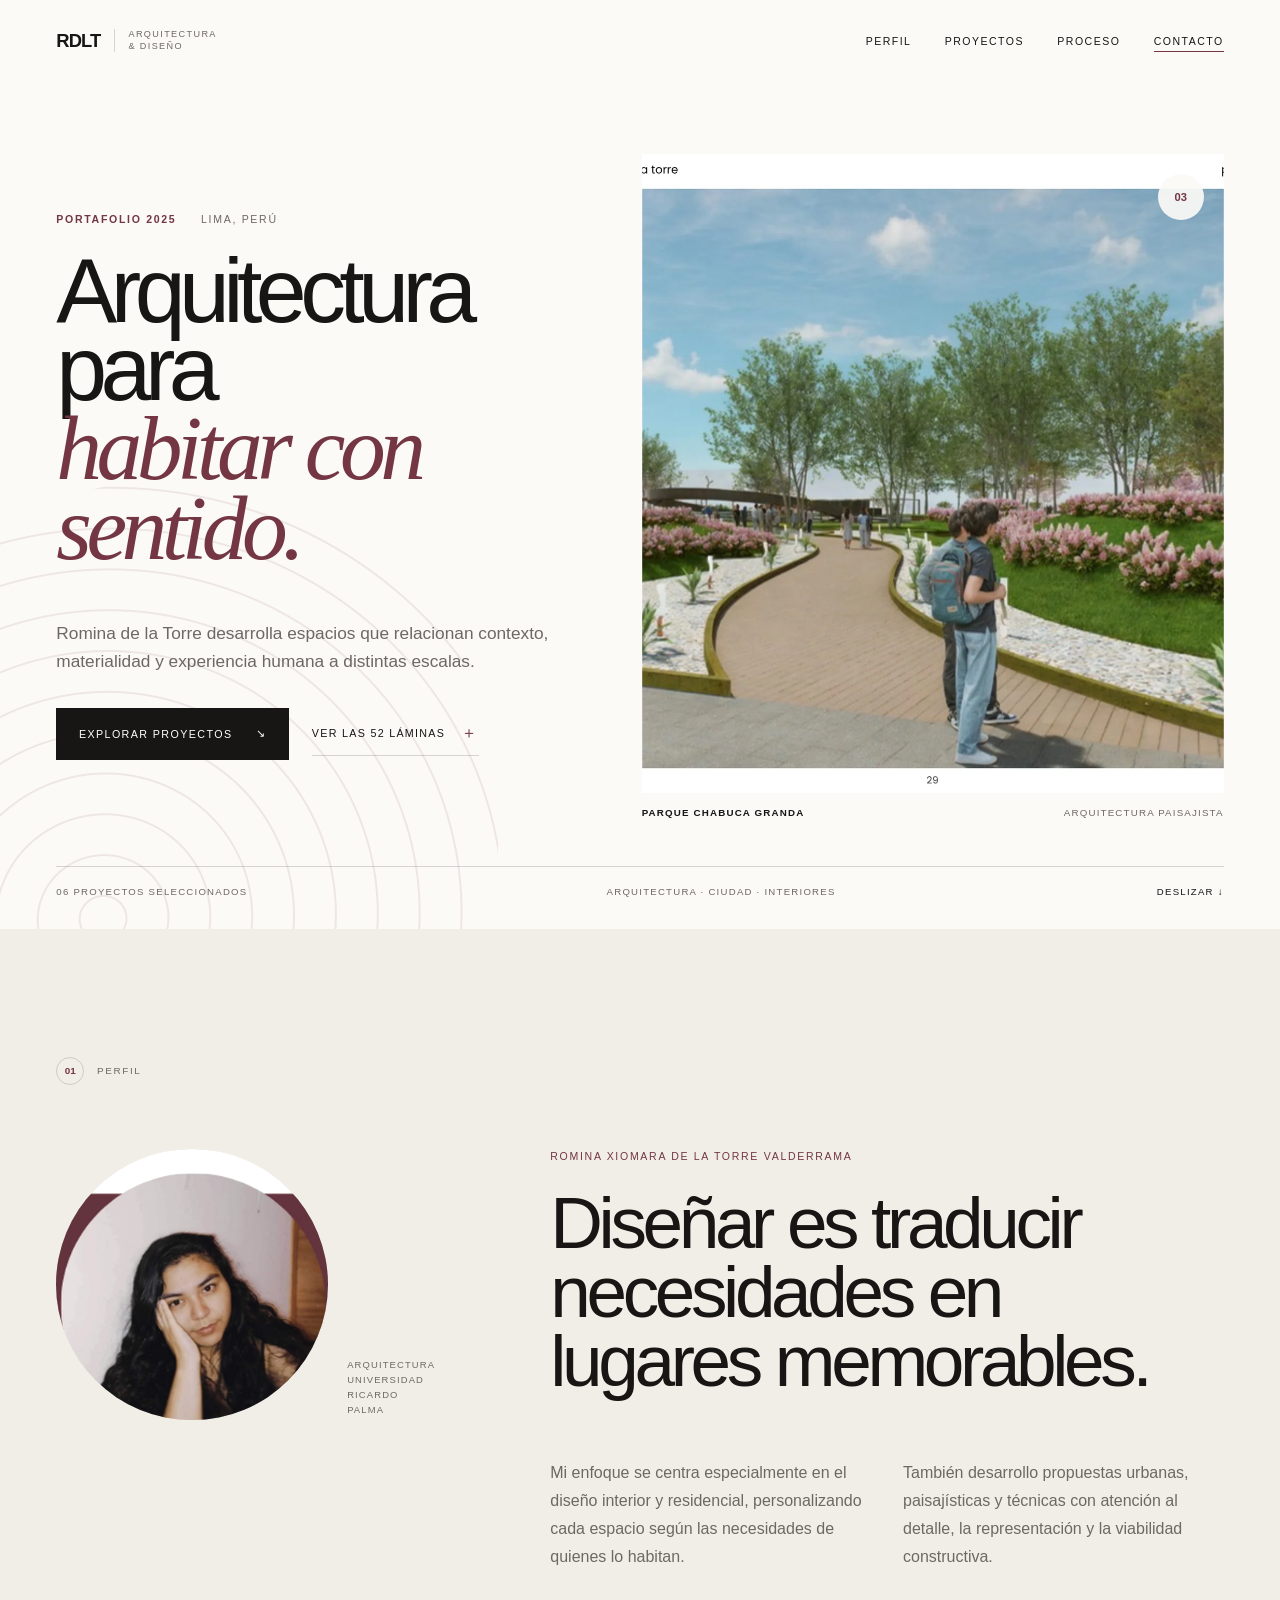
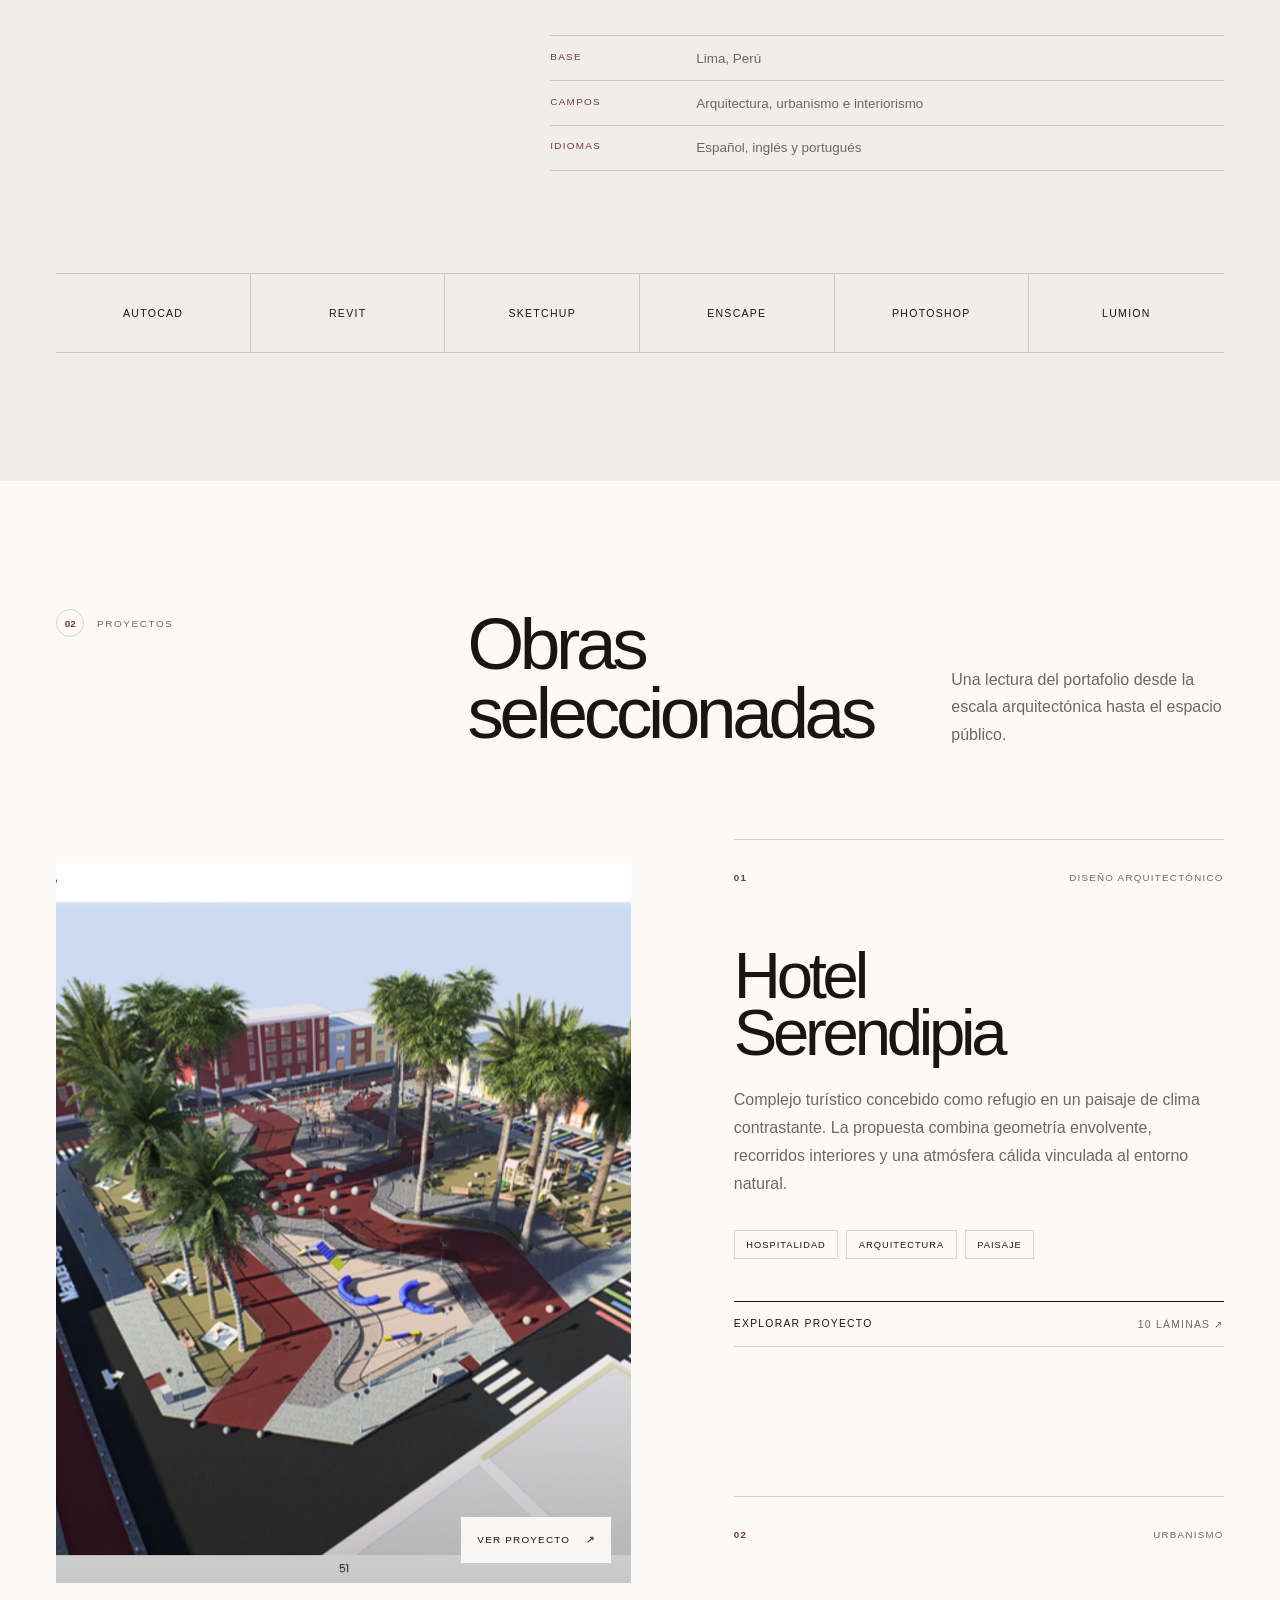
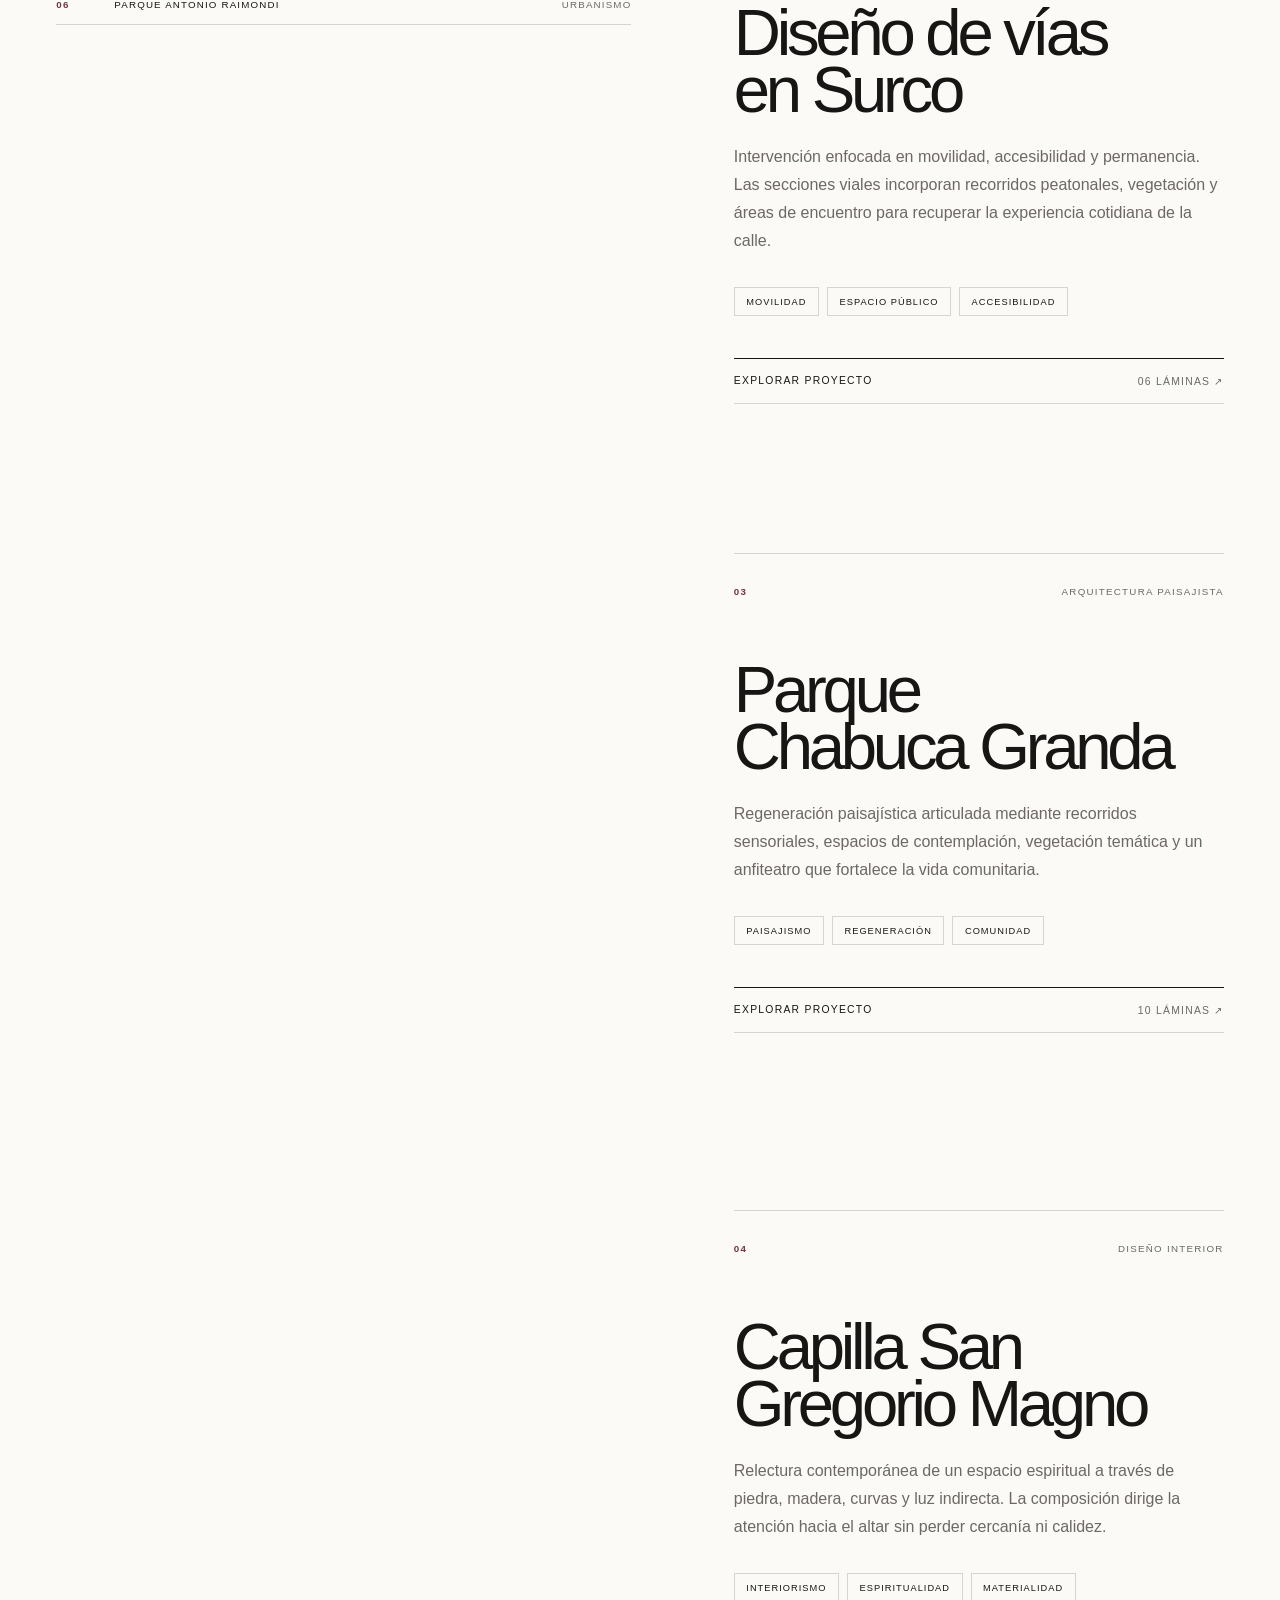
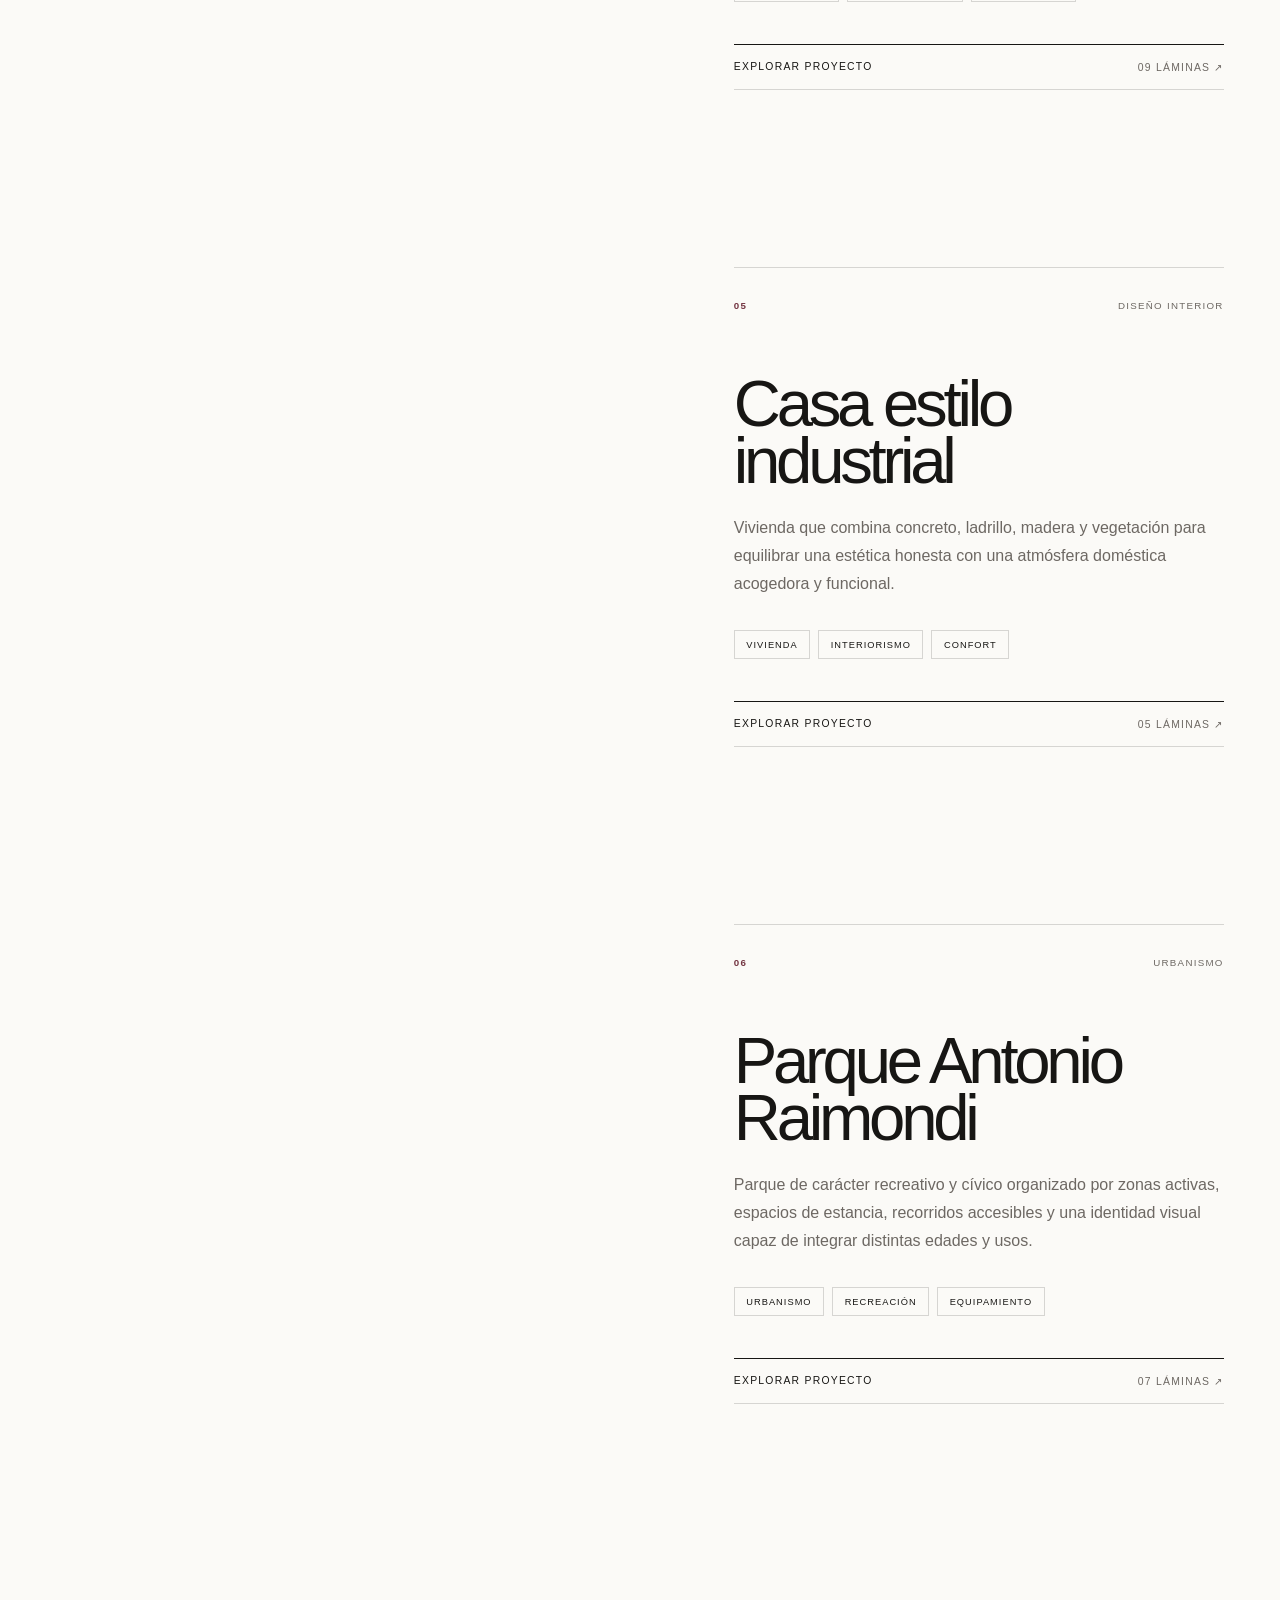
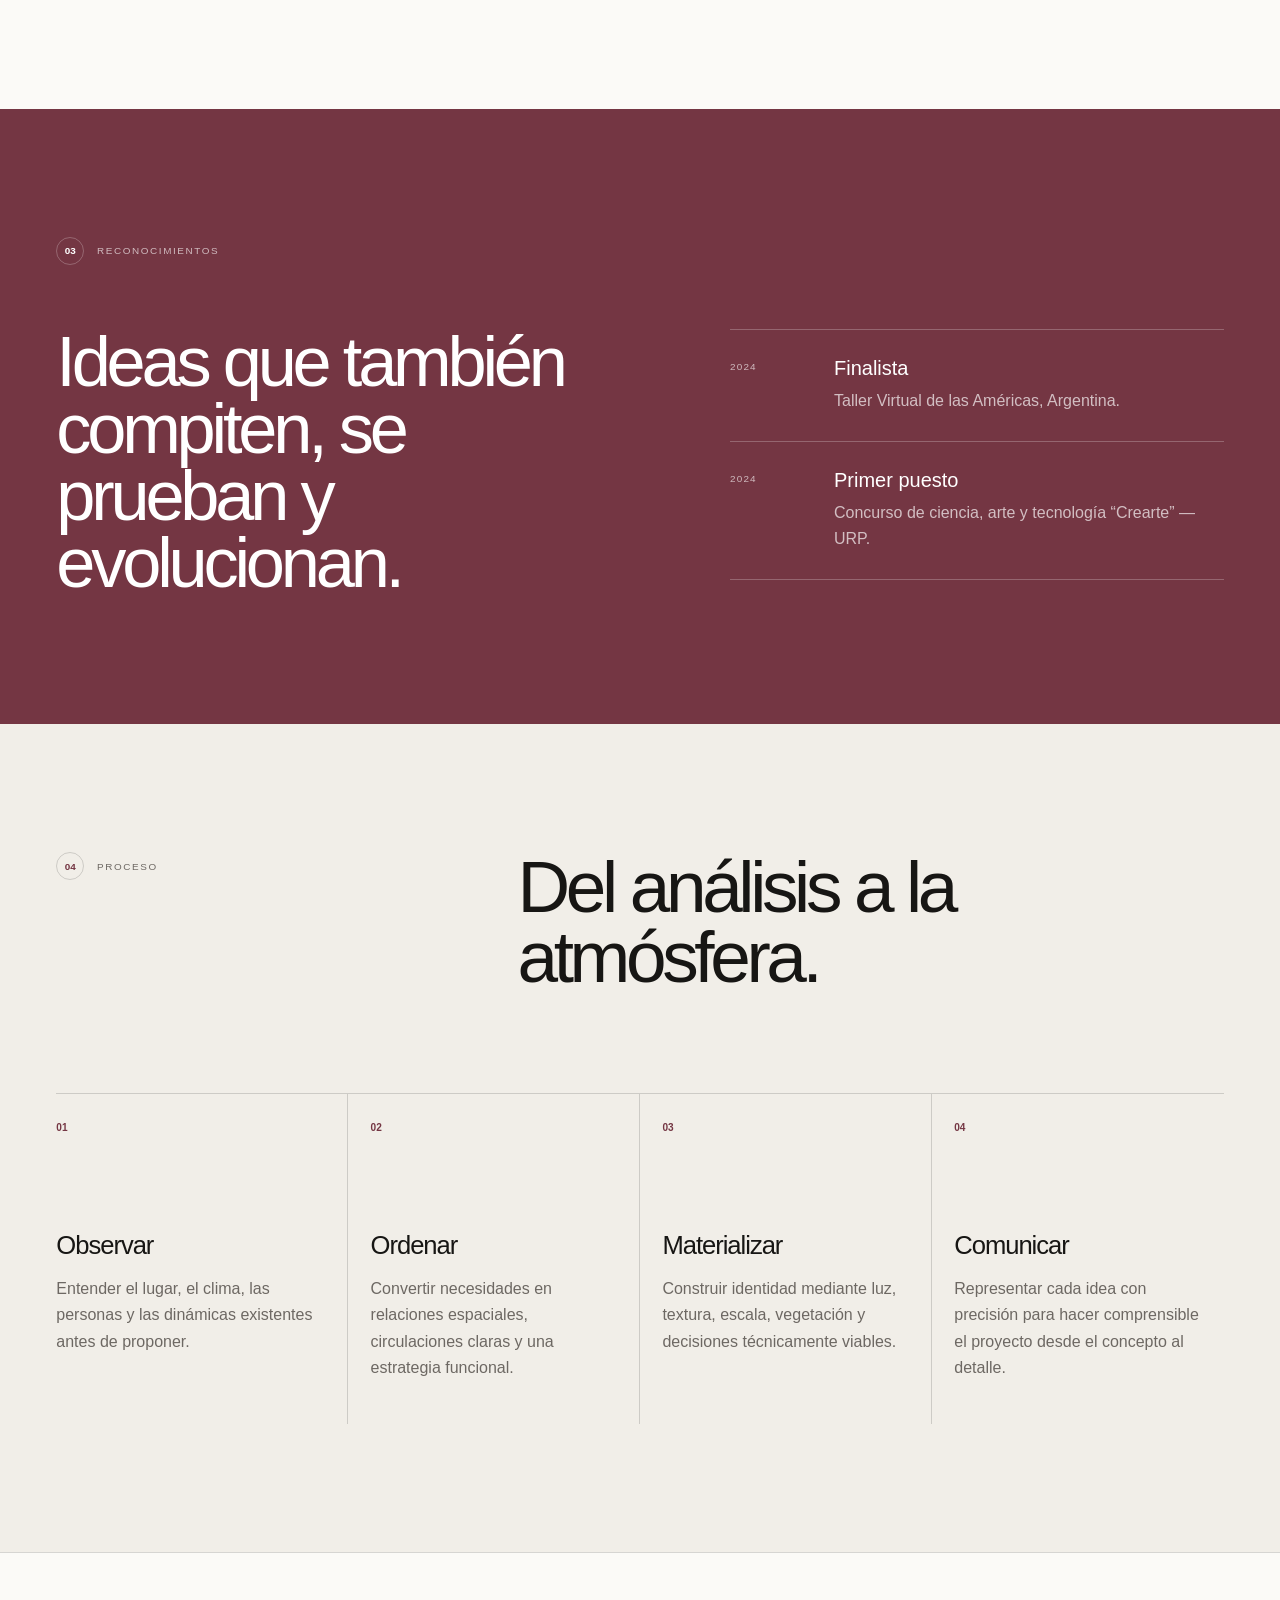
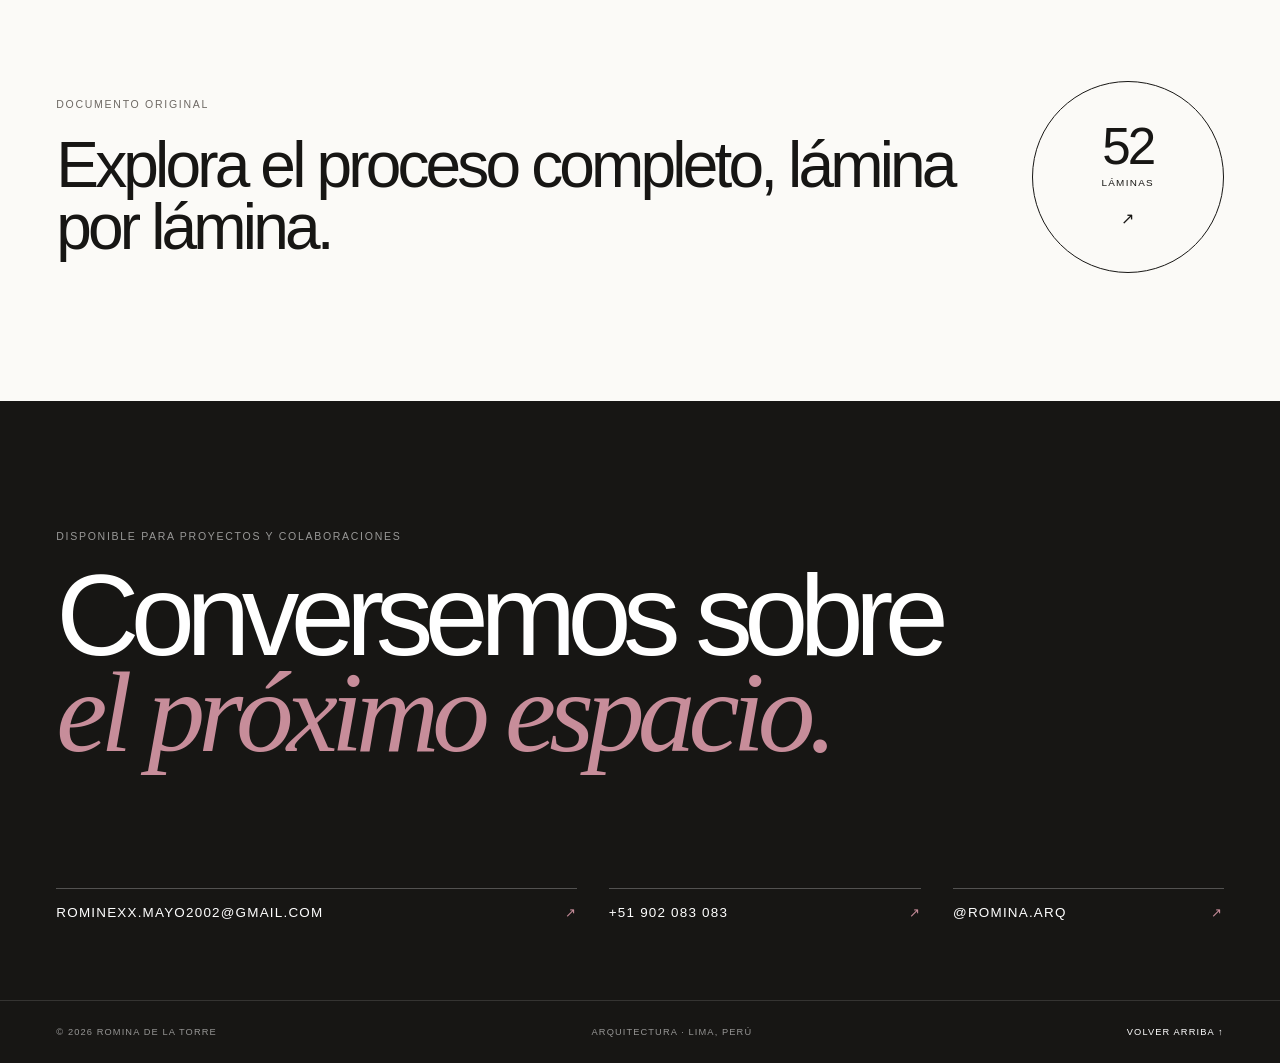
==== index.html @ 22844c63 "Add files via upload" ====
<!doctype html>
<html lang="es">
<head>
  <meta charset="UTF-8" />
  <meta name="viewport" content="width=device-width, initial-scale=1.0" />
  <meta name="theme-color" content="#743643" />
  <meta name="description" content="Portafolio de arquitectura, urbanismo e interiorismo de Romina Xiomara de la Torre Valderrama." />
  <meta name="author" content="Romina Xiomara de la Torre Valderrama" />
  <meta property="og:title" content="Romina de la Torre — Portafolio de arquitectura" />
  <meta property="og:description" content="Arquitectura, paisaje, ciudad e interiorismo desde una mirada sensible y funcional." />
  <meta property="og:type" content="website" />
  <title>Romina de la Torre — Arquitectura</title>
  <link rel="icon" href="assets/favicon.svg" type="image/svg+xml" />
  <link rel="preload" href="assets/portfolio/29.webp" as="image" type="image/webp" />
  <link rel="stylesheet" href="styles.css" />
</head>
<body>
  <div class="scroll-progress" aria-hidden="true"><span></span></div>

  <header class="site-header" id="inicio">
    <a class="brand" href="#inicio" aria-label="Ir al inicio">
      <span class="brand-mark">RDLT</span>
      <span class="brand-copy">arquitectura<br />& diseño</span>
    </a>

    <button class="menu-button" type="button" aria-expanded="false" aria-controls="main-navigation">
      <span>Menú</span>
      <i aria-hidden="true"></i>
    </button>

    <nav class="main-nav" id="main-navigation" aria-label="Navegación principal">
      <a href="#perfil">Perfil</a>
      <a href="#proyectos">Proyectos</a>
      <a href="#proceso">Proceso</a>
      <a href="#contacto">Contacto</a>
    </nav>
  </header>

  <main>
    <section class="hero" aria-labelledby="hero-title">
      <div class="hero-copy reveal">
        <p class="eyebrow"><span>Portafolio 2025</span> Lima, Perú</p>
        <h1 id="hero-title">Arquitectura para<br /><em>habitar con sentido.</em></h1>
        <p class="hero-intro">Romina de la Torre desarrolla espacios que relacionan contexto, materialidad y experiencia humana a distintas escalas.</p>
        <div class="hero-actions">
          <a class="button button-dark" href="#proyectos">Explorar proyectos <span aria-hidden="true">↘</span></a>
          <button class="text-link" type="button" data-open-gallery="all">Ver las 52 láminas <span aria-hidden="true">＋</span></button>
        </div>
      </div>

      <figure class="hero-media reveal">
        <div class="hero-image-wrap">
          <img src="assets/portfolio/29.webp" alt="Vista del proyecto paisajístico Parque Chabuca Granda" width="1800" height="1273" fetchpriority="high" />
          <span class="hero-image-index">03</span>
        </div>
        <figcaption>
          <span>Parque Chabuca Granda</span>
          <span>Arquitectura paisajista</span>
        </figcaption>
      </figure>

      <div class="hero-foot reveal" aria-label="Resumen del portafolio">
        <span>06 proyectos seleccionados</span>
        <span>Arquitectura · ciudad · interiores</span>
        <a href="#perfil" aria-label="Continuar hacia el perfil">Deslizar ↓</a>
      </div>
      <div class="topography" aria-hidden="true"></div>
    </section>

    <section class="profile section" id="perfil" aria-labelledby="profile-title">
      <div class="section-label reveal"><span>01</span> Perfil</div>
      <div class="profile-grid">
        <div class="profile-portrait reveal">
          <figure>
            <img src="assets/profile.webp" alt="Retrato de Romina de la Torre" width="700" height="700" loading="lazy" decoding="async" />
          </figure>
          <p>Arquitectura<br />Universidad Ricardo Palma</p>
        </div>

        <div class="profile-content reveal">
          <p class="eyebrow">Romina Xiomara de la Torre Valderrama</p>
          <h2 id="profile-title">Diseñar es traducir necesidades en lugares memorables.</h2>
          <div class="profile-text">
            <p>Mi enfoque se centra especialmente en el diseño interior y residencial, personalizando cada espacio según las necesidades de quienes lo habitan.</p>
            <p>También desarrollo propuestas urbanas, paisajísticas y técnicas con atención al detalle, la representación y la viabilidad constructiva.</p>
          </div>
          <dl class="profile-facts">
            <div><dt>Base</dt><dd>Lima, Perú</dd></div>
            <div><dt>Campos</dt><dd>Arquitectura, urbanismo e interiorismo</dd></div>
            <div><dt>Idiomas</dt><dd>Español, inglés y portugués</dd></div>
          </dl>
        </div>
      </div>

      <div class="skills reveal" aria-label="Herramientas de diseño">
        <span>AutoCAD</span><span>Revit</span><span>SketchUp</span><span>Enscape</span><span>Photoshop</span><span>Lumion</span>
      </div>
    </section>

    <section class="work section" id="proyectos" aria-labelledby="work-title">
      <div class="work-heading reveal">
        <div class="section-label"><span>02</span> Proyectos</div>
        <h2 id="work-title">Obras seleccionadas</h2>
        <p>Una lectura del portafolio desde la escala arquitectónica hasta el espacio público.</p>
      </div>

      <div class="work-shell">
        <figure class="work-stage reveal" aria-live="polite">
          <button class="work-stage-button" type="button" data-open-gallery="serendipia" aria-label="Abrir proyecto Hotel Serendipia">
            <img id="work-stage-image" src="assets/portfolio/14.webp" alt="Hotel Serendipia" width="1800" height="1273" decoding="async" />
            <span class="stage-action">Ver proyecto <b aria-hidden="true">↗</b></span>
          </button>
          <figcaption>
            <span id="work-stage-number">01</span>
            <span id="work-stage-title">Hotel Serendipia</span>
            <span id="work-stage-discipline">Diseño arquitectónico</span>
          </figcaption>
        </figure>

        <div class="work-feed">
          <article class="work-entry active reveal" data-key="serendipia" data-image="14" data-number="01" data-title="Hotel Serendipia" data-discipline="Diseño arquitectónico">
            <button class="mobile-project-media" type="button" data-open-gallery="serendipia" aria-label="Abrir Hotel Serendipia">
              <img src="assets/portfolio/14.webp" alt="Vista exterior del Hotel Serendipia" loading="lazy" decoding="async" />
            </button>
            <div class="work-entry-head"><span>01</span><span>Diseño arquitectónico</span></div>
            <h3>Hotel<br />Serendipia</h3>
            <p>Complejo turístico concebido como refugio en un paisaje de clima contrastante. La propuesta combina geometría envolvente, recorridos interiores y una atmósfera cálida vinculada al entorno natural.</p>
            <ul><li>Hospitalidad</li><li>Arquitectura</li><li>Paisaje</li></ul>
            <button class="project-link" type="button" data-open-gallery="serendipia">Explorar proyecto <span>10 láminas ↗</span></button>
          </article>

          <article class="work-entry reveal" data-key="urbano" data-image="19" data-number="02" data-title="Diseño de vías en Surco" data-discipline="Urbanismo">
            <button class="mobile-project-media" type="button" data-open-gallery="urbano" aria-label="Abrir Diseño de vías en Surco">
              <img src="assets/portfolio/19.webp" alt="Propuesta urbana de vía 30 en Surco" loading="lazy" decoding="async" />
            </button>
            <div class="work-entry-head"><span>02</span><span>Urbanismo</span></div>
            <h3>Diseño de vías<br />en Surco</h3>
            <p>Intervención enfocada en movilidad, accesibilidad y permanencia. Las secciones viales incorporan recorridos peatonales, vegetación y áreas de encuentro para recuperar la experiencia cotidiana de la calle.</p>
            <ul><li>Movilidad</li><li>Espacio público</li><li>Accesibilidad</li></ul>
            <button class="project-link" type="button" data-open-gallery="urbano">Explorar proyecto <span>06 láminas ↗</span></button>
          </article>

          <article class="work-entry reveal" data-key="chabuca" data-image="29" data-number="03" data-title="Parque Chabuca Granda" data-discipline="Arquitectura paisajista">
            <button class="mobile-project-media" type="button" data-open-gallery="chabuca" aria-label="Abrir Parque Chabuca Granda">
              <img src="assets/portfolio/29.webp" alt="Sendero del Parque Chabuca Granda" loading="lazy" decoding="async" />
            </button>
            <div class="work-entry-head"><span>03</span><span>Arquitectura paisajista</span></div>
            <h3>Parque<br />Chabuca Granda</h3>
            <p>Regeneración paisajística articulada mediante recorridos sensoriales, espacios de contemplación, vegetación temática y un anfiteatro que fortalece la vida comunitaria.</p>
            <ul><li>Paisajismo</li><li>Regeneración</li><li>Comunidad</li></ul>
            <button class="project-link" type="button" data-open-gallery="chabuca">Explorar proyecto <span>10 láminas ↗</span></button>
          </article>

          <article class="work-entry reveal" data-key="capilla" data-image="39" data-number="04" data-title="Capilla San Gregorio Magno" data-discipline="Diseño interior">
            <button class="mobile-project-media" type="button" data-open-gallery="capilla" aria-label="Abrir Capilla San Gregorio Magno">
              <img src="assets/portfolio/39.webp" alt="Altar de la Capilla San Gregorio Magno" loading="lazy" decoding="async" />
            </button>
            <div class="work-entry-head"><span>04</span><span>Diseño interior</span></div>
            <h3>Capilla San<br />Gregorio Magno</h3>
            <p>Relectura contemporánea de un espacio espiritual a través de piedra, madera, curvas y luz indirecta. La composición dirige la atención hacia el altar sin perder cercanía ni calidez.</p>
            <ul><li>Interiorismo</li><li>Espiritualidad</li><li>Materialidad</li></ul>
            <button class="project-link" type="button" data-open-gallery="capilla">Explorar proyecto <span>09 láminas ↗</span></button>
          </article>

          <article class="work-entry reveal" data-key="industrial" data-image="44" data-number="05" data-title="Casa estilo industrial" data-discipline="Diseño interior">
            <button class="mobile-project-media" type="button" data-open-gallery="industrial" aria-label="Abrir Casa estilo industrial">
              <img src="assets/portfolio/44.webp" alt="Interior de casa de estilo industrial" loading="lazy" decoding="async" />
            </button>
            <div class="work-entry-head"><span>05</span><span>Diseño interior</span></div>
            <h3>Casa estilo<br />industrial</h3>
            <p>Vivienda que combina concreto, ladrillo, madera y vegetación para equilibrar una estética honesta con una atmósfera doméstica acogedora y funcional.</p>
            <ul><li>Vivienda</li><li>Interiorismo</li><li>Confort</li></ul>
            <button class="project-link" type="button" data-open-gallery="industrial">Explorar proyecto <span>05 láminas ↗</span></button>
          </article>

          <article class="work-entry reveal" data-key="raimondi" data-image="53" data-number="06" data-title="Parque Antonio Raimondi" data-discipline="Urbanismo">
            <button class="mobile-project-media" type="button" data-open-gallery="raimondi" aria-label="Abrir Parque Antonio Raimondi">
              <img src="assets/portfolio/53.webp" alt="Vista aérea del Parque Antonio Raimondi" loading="lazy" decoding="async" />
            </button>
            <div class="work-entry-head"><span>06</span><span>Urbanismo</span></div>
            <h3>Parque Antonio<br />Raimondi</h3>
            <p>Parque de carácter recreativo y cívico organizado por zonas activas, espacios de estancia, recorridos accesibles y una identidad visual capaz de integrar distintas edades y usos.</p>
            <ul><li>Urbanismo</li><li>Recreación</li><li>Equipamiento</li></ul>
            <button class="project-link" type="button" data-open-gallery="raimondi">Explorar proyecto <span>07 láminas ↗</span></button>
          </article>
        </div>
      </div>
    </section>

    <section class="recognition section" aria-labelledby="recognition-title">
      <div class="section-label light reveal"><span>03</span> Reconocimientos</div>
      <div class="recognition-grid">
        <h2 id="recognition-title" class="reveal">Ideas que también compiten, se prueban y evolucionan.</h2>
        <div class="recognition-list reveal">
          <article>
            <span>2024</span>
            <div><h3>Finalista</h3><p>Taller Virtual de las Américas, Argentina.</p></div>
          </article>
          <article>
            <span>2024</span>
            <div><h3>Primer puesto</h3><p>Concurso de ciencia, arte y tecnología “Crearte” — URP.</p></div>
          </article>
        </div>
      </div>
    </section>

    <section class="process section" id="proceso" aria-labelledby="process-title">
      <div class="process-heading reveal">
        <div class="section-label"><span>04</span> Proceso</div>
        <h2 id="process-title">Del análisis a la atmósfera.</h2>
      </div>
      <div class="process-grid">
        <article class="reveal"><span>01</span><h3>Observar</h3><p>Entender el lugar, el clima, las personas y las dinámicas existentes antes de proponer.</p></article>
        <article class="reveal"><span>02</span><h3>Ordenar</h3><p>Convertir necesidades en relaciones espaciales, circulaciones claras y una estrategia funcional.</p></article>
        <article class="reveal"><span>03</span><h3>Materializar</h3><p>Construir identidad mediante luz, textura, escala, vegetación y decisiones técnicamente viables.</p></article>
        <article class="reveal"><span>04</span><h3>Comunicar</h3><p>Representar cada idea con precisión para hacer comprensible el proyecto desde el concepto al detalle.</p></article>
      </div>
    </section>

    <section class="portfolio-callout section reveal" aria-label="Portafolio completo">
      <div>
        <p class="eyebrow">Documento original</p>
        <h2>Explora el proceso completo, lámina por lámina.</h2>
      </div>
      <button class="round-button" type="button" data-open-gallery="all" aria-label="Abrir portafolio completo">
        <span>52</span><small>láminas</small><b aria-hidden="true">↗</b>
      </button>
    </section>

    <section class="contact section" id="contacto" aria-labelledby="contact-title">
      <div class="contact-top reveal">
        <p class="eyebrow">Disponible para proyectos y colaboraciones</p>
        <h2 id="contact-title">Conversemos sobre<br /><em>el próximo espacio.</em></h2>
      </div>
      <div class="contact-bottom reveal">
        <a href="mailto:rominexx.mayo2002@gmail.com">rominexx.mayo2002@gmail.com <span>↗</span></a>
        <a href="tel:+51902083083">+51 902 083 083 <span>↗</span></a>
        <a href="https://www.instagram.com/romina.arq" target="_blank" rel="noreferrer">@romina.arq <span>↗</span></a>
      </div>
    </section>
  </main>

  <footer class="site-footer">
    <span>© <span id="year"></span> Romina de la Torre</span>
    <span>Arquitectura · Lima, Perú</span>
    <a href="#inicio">Volver arriba ↑</a>
  </footer>

  <dialog class="gallery-dialog" aria-labelledby="gallery-title">
    <div class="gallery-panel">
      <header class="gallery-toolbar">
        <div>
          <span class="gallery-kicker">Proyecto</span>
          <h2 id="gallery-title" class="gallery-title"></h2>
        </div>
        <div class="gallery-tools">
          <span class="gallery-counter" aria-live="polite"></span>
          <button type="button" data-gallery-zoom aria-label="Cambiar nivel de zoom">Ampliar</button>
          <button type="button" data-gallery-close aria-label="Cerrar galería">Cerrar ×</button>
        </div>
      </header>

      <div class="gallery-viewport">
        <button class="gallery-arrow prev" type="button" data-gallery-prev aria-label="Lámina anterior">←</button>
        <div class="gallery-canvas">
          <img class="gallery-image" alt="" />
        </div>
        <button class="gallery-arrow next" type="button" data-gallery-next aria-label="Lámina siguiente">→</button>
      </div>

      <nav class="gallery-pages" aria-label="Seleccionar lámina"></nav>
    </div>
  </dialog>

  <script src="script.js"></script>
</body>
</html>
---- styles.css ----
:root {
  --wine: #743643;
  --wine-deep: #4c222c;
  --wine-soft: #986573;
  --paper: #fbfaf7;
  --ivory: #f1eee8;
  --ink: #171614;
  --muted: #6d6863;
  --stone: #b8aea5;
  --line: rgba(23, 22, 20, 0.16);
  --line-light: rgba(255, 255, 255, 0.24);
  --header-h: 82px;
  --gutter: clamp(1.25rem, 4.4vw, 5.5rem);
  --ease: cubic-bezier(.22, .7, .15, 1);
}

* { box-sizing: border-box; }
html { scroll-behavior: smooth; }
body {
  margin: 0;
  background: var(--paper);
  color: var(--ink);
  font-family: "Helvetica Neue", Helvetica, Arial, sans-serif;
  -webkit-font-smoothing: antialiased;
  overflow-x: hidden;
}
body.menu-open, body.dialog-open { overflow: hidden; }
button, a { color: inherit; font: inherit; }
button { border: 0; }
a { text-decoration: none; }
img { display: block; width: 100%; }
::selection { color: #fff; background: var(--wine); }

.scroll-progress {
  position: fixed;
  inset: 0 0 auto;
  height: 3px;
  z-index: 100;
  pointer-events: none;
}
.scroll-progress span {
  display: block;
  width: 100%;
  height: 100%;
  background: var(--wine);
  transform: scaleX(0);
  transform-origin: left;
}

.site-header {
  position: fixed;
  top: 0;
  left: 0;
  right: 0;
  z-index: 90;
  height: var(--header-h);
  padding: 0 var(--gutter);
  display: flex;
  align-items: center;
  justify-content: space-between;
  transition: background .35s ease, border-color .35s ease, height .35s ease;
  border-bottom: 1px solid transparent;
}
.site-header.scrolled {
  height: 68px;
  background: rgba(251, 250, 247, .88);
  border-color: var(--line);
  backdrop-filter: blur(18px);
  -webkit-backdrop-filter: blur(18px);
}
.brand { display: inline-flex; align-items: center; gap: .85rem; z-index: 2; }
.brand-mark { font-weight: 800; letter-spacing: -.05em; font-size: 1.15rem; }
.brand-copy {
  padding-left: .85rem;
  border-left: 1px solid var(--line);
  font-size: .57rem;
  line-height: 1.25;
  text-transform: uppercase;
  letter-spacing: .15em;
  color: var(--muted);
}
.main-nav { display: flex; align-items: center; gap: clamp(1.3rem, 2.6vw, 3rem); }
.main-nav a {
  position: relative;
  padding: .5rem 0;
  font-size: .66rem;
  text-transform: uppercase;
  letter-spacing: .14em;
}
.main-nav a::after {
  content: "";
  position: absolute;
  left: 0;
  right: 100%;
  bottom: .15rem;
  height: 1px;
  background: var(--wine);
  transition: right .3s var(--ease);
}
.main-nav a:hover::after, .main-nav a.active::after { right: 0; }
.menu-button {
  display: none;
  align-items: center;
  gap: .65rem;
  padding: .5rem 0;
  background: transparent;
  cursor: pointer;
  z-index: 2;
  font-size: .66rem;
  text-transform: uppercase;
  letter-spacing: .14em;
}
.menu-button i, .menu-button i::before {
  display: block;
  width: 18px;
  height: 1px;
  background: currentColor;
  transition: transform .3s ease;
}
.menu-button i { position: relative; }
.menu-button i::before { content: ""; position: absolute; transform: translateY(5px); }
.menu-button[aria-expanded="true"] i { transform: rotate(45deg); }
.menu-button[aria-expanded="true"] i::before { transform: rotate(90deg); }

.hero {
  position: relative;
  min-height: 100svh;
  padding: calc(var(--header-h) + clamp(3rem, 8vh, 7rem)) var(--gutter) 2rem;
  display: grid;
  grid-template-columns: minmax(0, .92fr) minmax(420px, 1.08fr);
  grid-template-rows: 1fr auto;
  gap: 3rem clamp(2rem, 7vw, 8rem);
  align-items: center;
  overflow: hidden;
}
.hero-copy { position: relative; z-index: 2; max-width: 790px; }
.eyebrow {
  margin: 0 0 1.5rem;
  font-size: .66rem;
  line-height: 1.4;
  text-transform: uppercase;
  letter-spacing: .16em;
  color: var(--muted);
}
.eyebrow span { color: var(--wine); font-weight: 700; margin-right: 1.25rem; }
.hero h1 {
  margin: 0;
  max-width: 900px;
  font-size: clamp(3.75rem, 7.15vw, 8.65rem);
  line-height: .86;
  letter-spacing: -.072em;
  font-weight: 500;
}
.hero h1 em, .contact h2 em {
  color: var(--wine);
  font-family: Georgia, "Times New Roman", serif;
  font-weight: 400;
  letter-spacing: -.06em;
}
.hero-intro {
  max-width: 590px;
  margin: clamp(1.75rem, 4vw, 3.4rem) 0 2rem;
  font-size: clamp(1rem, 1.35vw, 1.25rem);
  line-height: 1.65;
  color: var(--muted);
}
.hero-actions { display: flex; align-items: center; flex-wrap: wrap; gap: 1.4rem; }
.button {
  min-height: 52px;
  padding: 0 1.35rem;
  display: inline-flex;
  align-items: center;
  justify-content: space-between;
  gap: 1.5rem;
  border: 1px solid var(--ink);
  font-size: .67rem;
  text-transform: uppercase;
  letter-spacing: .13em;
  transition: background .3s, color .3s, border-color .3s;
}
.button-dark { background: var(--ink); color: #fff; }
.button-dark:hover { background: var(--wine); border-color: var(--wine); }
.text-link {
  display: inline-flex;
  align-items: center;
  gap: 1rem;
  padding: .7rem 0;
  background: transparent;
  border-bottom: 1px solid var(--line);
  cursor: pointer;
  font-size: .67rem;
  text-transform: uppercase;
  letter-spacing: .12em;
}
.text-link span { color: var(--wine); font-size: 1rem; }

.hero-media { position: relative; z-index: 2; margin: 0; justify-self: stretch; }
.hero-image-wrap { position: relative; overflow: hidden; background: var(--ivory); }
.hero-image-wrap::before {
  content: "";
  position: absolute;
  inset: 0;
  z-index: 1;
  box-shadow: inset 0 0 0 1px rgba(255,255,255,.2);
  pointer-events: none;
}
.hero-image-wrap img {
  height: min(71vh, 820px);
  object-fit: cover;
  transition: transform 1.3s var(--ease);
}
.hero-media:hover img { transform: scale(1.018); }
.hero-image-index {
  position: absolute;
  z-index: 2;
  top: 1.25rem;
  right: 1.25rem;
  width: 46px;
  height: 46px;
  display: grid;
  place-items: center;
  border-radius: 50%;
  background: rgba(251,250,247,.92);
  color: var(--wine);
  font-size: .7rem;
  font-weight: 700;
}
.hero-media figcaption {
  display: flex;
  justify-content: space-between;
  gap: 1rem;
  margin-top: .85rem;
  font-size: .61rem;
  text-transform: uppercase;
  letter-spacing: .12em;
  color: var(--muted);
}
.hero-media figcaption span:first-child { color: var(--ink); font-weight: 700; }
.hero-foot {
  grid-column: 1 / -1;
  display: grid;
  grid-template-columns: 1fr 1fr auto;
  gap: 2rem;
  padding-top: 1.2rem;
  border-top: 1px solid var(--line);
  font-size: .6rem;
  text-transform: uppercase;
  letter-spacing: .13em;
  color: var(--muted);
  z-index: 2;
}
.hero-foot a { color: var(--ink); }
.topography {
  position: absolute;
  left: -13vw;
  bottom: -17vw;
  width: 52vw;
  aspect-ratio: 1;
  border-radius: 50%;
  opacity: .1;
  background: repeating-radial-gradient(ellipse at 36% 62%, transparent 0 22px, var(--wine) 23px 24px, transparent 25px 42px);
  transform: rotate(-18deg);
}

.section { padding: clamp(5.5rem, 10vw, 10.5rem) var(--gutter); }
.section-label {
  display: flex;
  align-items: center;
  gap: .8rem;
  margin-bottom: clamp(2.5rem, 5vw, 5rem);
  font-size: .62rem;
  text-transform: uppercase;
  letter-spacing: .16em;
  color: var(--muted);
}
.section-label span {
  display: grid;
  place-items: center;
  width: 28px;
  height: 28px;
  border: 1px solid var(--line);
  border-radius: 50%;
  color: var(--wine);
  font-weight: 700;
  letter-spacing: 0;
}
.section-label.light { color: rgba(255,255,255,.66); }
.section-label.light span { border-color: var(--line-light); color: #fff; }

.profile { background: var(--ivory); }
.profile-grid {
  display: grid;
  grid-template-columns: minmax(280px, .72fr) minmax(0, 1.28fr);
  gap: clamp(3rem, 9vw, 10rem);
  align-items: start;
}
.profile-portrait { display: grid; grid-template-columns: minmax(180px, 360px) 1fr; gap: 1.2rem; align-items: end; }
.profile-portrait figure { margin: 0; overflow: hidden; aspect-ratio: 1; border-radius: 50%; background: #ddd4ce; }
.profile-portrait img { height: 100%; object-fit: cover; object-position: center; filter: saturate(.76) contrast(1.03); }
.profile-portrait p {
  margin: 0;
  padding-bottom: .2rem;
  font-size: .59rem;
  line-height: 1.6;
  text-transform: uppercase;
  letter-spacing: .12em;
  color: var(--muted);
}
.profile-content h2, .work-heading h2, .process-heading h2 {
  margin: 0;
  font-size: clamp(3rem, 5.7vw, 7rem);
  line-height: .95;
  letter-spacing: -.06em;
  font-weight: 500;
}
.profile-content .eyebrow { color: var(--wine); }
.profile-text {
  max-width: 850px;
  margin: clamp(2.2rem, 5vw, 4.7rem) 0;
  display: grid;
  grid-template-columns: 1fr 1fr;
  gap: 2rem;
}
.profile-text p { margin: 0; line-height: 1.75; color: var(--muted); }
.profile-facts { margin: 0; border-top: 1px solid var(--line); }
.profile-facts > div {
  display: grid;
  grid-template-columns: 130px 1fr;
  gap: 1rem;
  padding: .9rem 0;
  border-bottom: 1px solid var(--line);
}
.profile-facts dt { font-size: .62rem; text-transform: uppercase; letter-spacing: .13em; color: var(--wine); }
.profile-facts dd { margin: 0; font-size: .84rem; color: var(--muted); }
.skills {
  margin-top: clamp(4rem, 8vw, 8rem);
  display: grid;
  grid-template-columns: repeat(6, 1fr);
  border-top: 1px solid var(--line);
  border-bottom: 1px solid var(--line);
}
.skills span {
  min-height: 78px;
  padding: 1rem;
  display: grid;
  place-items: center;
  border-right: 1px solid var(--line);
  font-size: .66rem;
  text-transform: uppercase;
  letter-spacing: .12em;
}
.skills span:last-child { border-right: 0; }

.work { background: var(--paper); }
.work-heading {
  display: grid;
  grid-template-columns: 1fr 1.2fr .75fr;
  gap: 3rem;
  align-items: end;
  margin-bottom: clamp(4rem, 9vw, 9rem);
}
.work-heading .section-label { margin: 0; align-self: start; }
.work-heading p { margin: 0; max-width: 390px; line-height: 1.7; color: var(--muted); }
.work-shell {
  display: grid;
  grid-template-columns: minmax(0, 1.08fr) minmax(370px, .92fr);
  gap: clamp(3rem, 8vw, 9rem);
  align-items: start;
}
.work-stage {
  position: sticky;
  top: calc(68px + 2rem);
  margin: 0;
  align-self: start;
}
.work-stage-button {
  position: relative;
  display: block;
  width: 100%;
  padding: 0;
  background: var(--ivory);
  overflow: hidden;
  cursor: pointer;
}
.work-stage-button::after {
  content: "";
  position: absolute;
  inset: 0;
  background: linear-gradient(180deg, transparent 62%, rgba(0,0,0,.22));
  pointer-events: none;
}
.work-stage-button img {
  height: calc(100svh - 180px);
  min-height: 560px;
  max-height: 850px;
  object-fit: cover;
  transition: opacity .22s ease, transform .8s var(--ease);
}
.work-stage-button img.changing { opacity: .18; transform: scale(1.012); }
.work-stage-button:hover img { transform: scale(1.018); }
.stage-action {
  position: absolute;
  right: 1.25rem;
  bottom: 1.25rem;
  z-index: 2;
  min-width: 144px;
  height: 46px;
  padding: 0 1rem;
  display: flex;
  align-items: center;
  justify-content: space-between;
  gap: 1rem;
  background: rgba(251,250,247,.94);
  font-size: .62rem;
  text-transform: uppercase;
  letter-spacing: .12em;
}
.stage-action b { color: var(--wine); }
.work-stage figcaption {
  display: grid;
  grid-template-columns: 42px 1fr auto;
  gap: 1rem;
  padding-top: 1rem;
  border-bottom: 1px solid var(--line);
  padding-bottom: .9rem;
  font-size: .61rem;
  text-transform: uppercase;
  letter-spacing: .12em;
  color: var(--muted);
}
.work-stage figcaption span:first-child { color: var(--wine); font-weight: 800; }
.work-stage figcaption span:nth-child(2) { color: var(--ink); }
.work-feed { margin-top: -1.5rem; }
.work-entry {
  min-height: 73svh;
  padding: 2rem 0 5rem;
  border-top: 1px solid var(--line);
  opacity: .48;
  transition: opacity .45s ease;
}
.work-entry.active { opacity: 1; }
.work-entry-head {
  display: flex;
  justify-content: space-between;
  gap: 1rem;
  font-size: .61rem;
  text-transform: uppercase;
  letter-spacing: .13em;
  color: var(--muted);
}
.work-entry-head span:first-child { color: var(--wine); font-weight: 800; }
.work-entry h3 {
  margin: clamp(2rem, 5vw, 4.5rem) 0 1.5rem;
  font-size: clamp(3.2rem, 5.1vw, 6.4rem);
  line-height: .88;
  letter-spacing: -.065em;
  font-weight: 500;
}
.work-entry p { max-width: 620px; margin: 0; line-height: 1.75; color: var(--muted); }
.work-entry ul {
  display: flex;
  flex-wrap: wrap;
  gap: .5rem;
  margin: 2rem 0 2.6rem;
  padding: 0;
  list-style: none;
}
.work-entry li {
  padding: .55rem .72rem;
  border: 1px solid var(--line);
  font-size: .58rem;
  text-transform: uppercase;
  letter-spacing: .11em;
}
.project-link {
  width: 100%;
  padding: 1rem 0;
  display: flex;
  justify-content: space-between;
  background: transparent;
  border-top: 1px solid var(--ink);
  border-bottom: 1px solid var(--line);
  cursor: pointer;
  font-size: .65rem;
  text-transform: uppercase;
  letter-spacing: .12em;
  text-align: left;
}
.project-link span { color: var(--muted); transition: color .25s; }
.project-link:hover span { color: var(--wine); }
.mobile-project-media { display: none; }

.recognition { background: var(--wine); color: #fff; }
.recognition-grid {
  display: grid;
  grid-template-columns: 1.05fr .95fr;
  gap: clamp(4rem, 10vw, 12rem);
  align-items: start;
}
.recognition h2 {
  margin: 0;
  max-width: 820px;
  font-size: clamp(3rem, 5.5vw, 6.8rem);
  line-height: .95;
  letter-spacing: -.06em;
  font-weight: 500;
}
.recognition-list { border-top: 1px solid var(--line-light); }
.recognition-list article {
  display: grid;
  grid-template-columns: 80px 1fr;
  gap: 1.5rem;
  padding: 1.7rem 0;
  border-bottom: 1px solid var(--line-light);
}
.recognition-list article > span { padding-top: .25rem; font-size: .62rem; letter-spacing: .12em; color: rgba(255,255,255,.65); }
.recognition-list h3 { margin: 0 0 .5rem; font-weight: 500; font-size: 1.25rem; }
.recognition-list p { margin: 0; line-height: 1.6; color: rgba(255,255,255,.68); }

.process { background: var(--ivory); }
.process-heading {
  display: grid;
  grid-template-columns: .72fr 1.28fr;
  gap: 4rem;
  align-items: start;
  margin-bottom: clamp(4rem, 8vw, 8rem);
}
.process-heading .section-label { margin: 0; }
.process-grid { display: grid; grid-template-columns: repeat(4, 1fr); border-top: 1px solid var(--line); }
.process-grid article { min-height: 330px; padding: 1.4rem 1.4rem 1.6rem 0; border-right: 1px solid var(--line); }
.process-grid article:not(:first-child) { padding-left: 1.4rem; }
.process-grid article:last-child { border-right: 0; }
.process-grid span { font-size: .63rem; color: var(--wine); font-weight: 700; }
.process-grid h3 { margin: 6rem 0 1rem; font-size: clamp(1.5rem, 2vw, 2.3rem); font-weight: 500; letter-spacing: -.04em; }
.process-grid p { margin: 0; line-height: 1.65; color: var(--muted); }

.portfolio-callout {
  display: grid;
  grid-template-columns: 1fr auto;
  gap: 3rem;
  align-items: center;
  background: var(--paper);
  border-top: 1px solid var(--line);
}
.portfolio-callout h2 {
  max-width: 900px;
  margin: 0;
  font-size: clamp(2.7rem, 5vw, 6rem);
  line-height: .96;
  letter-spacing: -.06em;
  font-weight: 500;
}
.round-button {
  width: clamp(150px, 15vw, 220px);
  aspect-ratio: 1;
  padding: 1.5rem;
  display: grid;
  place-content: center;
  border-radius: 50%;
  border: 1px solid var(--ink);
  background: transparent;
  cursor: pointer;
  transition: background .35s, color .35s, transform .35s var(--ease);
}
.round-button:hover { color: #fff; background: var(--wine); border-color: var(--wine); transform: rotate(-6deg); }
.round-button span { font-size: clamp(2.4rem, 4vw, 4.5rem); line-height: .8; letter-spacing: -.06em; }
.round-button small { margin-top: .6rem; font-size: .62rem; text-transform: uppercase; letter-spacing: .13em; }
.round-button b { margin-top: 1.3rem; font-weight: 400; }

.contact { background: var(--ink); color: #fff; padding-bottom: 4rem; }
.contact-top h2 {
  margin: 0;
  font-size: clamp(4rem, 9vw, 11rem);
  line-height: .83;
  letter-spacing: -.075em;
  font-weight: 500;
}
.contact .eyebrow { color: rgba(255,255,255,.56); }
.contact h2 em { color: #c78d9a; }
.contact-bottom {
  margin-top: clamp(5rem, 10vw, 10rem);
  display: grid;
  grid-template-columns: 1.25fr .75fr .65fr;
  gap: 2rem;
}
.contact-bottom a {
  display: flex;
  justify-content: space-between;
  gap: 1rem;
  padding: 1rem 0;
  border-top: 1px solid rgba(255,255,255,.26);
  font-size: clamp(.72rem, 1.05vw, 1rem);
  text-transform: uppercase;
  letter-spacing: .09em;
}
.contact-bottom a span { color: #c78d9a; }
.site-footer {
  padding: 1.6rem var(--gutter);
  display: grid;
  grid-template-columns: 1fr 1fr auto;
  gap: 1rem;
  background: var(--ink);
  border-top: 1px solid rgba(255,255,255,.13);
  color: rgba(255,255,255,.55);
  font-size: .58rem;
  text-transform: uppercase;
  letter-spacing: .12em;
}
.site-footer a { color: #fff; }

.reveal { opacity: 0; transform: translateY(26px); transition: opacity .8s ease, transform .8s var(--ease); }
.reveal.visible { opacity: 1; transform: none; }

.gallery-dialog {
  width: 100vw;
  height: 100dvh;
  max-width: none;
  max-height: none;
  margin: 0;
  padding: 0;
  border: 0;
  background: #11100f;
  color: #fff;
}
.gallery-dialog::backdrop { background: #11100f; }
.gallery-panel { height: 100%; display: grid; grid-template-rows: auto 1fr auto; }
.gallery-toolbar {
  min-height: 86px;
  padding: 1rem clamp(1rem, 3vw, 3rem);
  display: flex;
  align-items: center;
  justify-content: space-between;
  gap: 2rem;
  border-bottom: 1px solid rgba(255,255,255,.14);
}
.gallery-kicker { display: block; margin-bottom: .25rem; font-size: .53rem; text-transform: uppercase; letter-spacing: .14em; color: #999; }
.gallery-title { margin: 0; font-size: 1rem; font-weight: 500; }
.gallery-tools { display: flex; align-items: center; gap: 1.3rem; }
.gallery-tools button {
  padding: .55rem 0;
  background: transparent;
  color: #fff;
  cursor: pointer;
  font-size: .58rem;
  text-transform: uppercase;
  letter-spacing: .12em;
}
.gallery-counter { min-width: 62px; font-size: .6rem; letter-spacing: .12em; color: #aaa; }
.gallery-viewport { position: relative; min-height: 0; display: grid; grid-template-columns: auto 1fr auto; align-items: center; }
.gallery-canvas {
  height: 100%;
  min-height: 0;
  padding: 1.5rem;
  display: grid;
  place-items: center;
  overflow: auto;
}
.gallery-image {
  width: auto;
  max-width: min(88vw, 1500px);
  max-height: calc(100dvh - 170px);
  object-fit: contain;
  box-shadow: 0 30px 100px rgba(0,0,0,.38);
  transition: opacity .2s ease, transform .25s ease;
}
.gallery-image.loading { opacity: .16; transform: scale(.992); }
.gallery-canvas.zoomed { display: block; cursor: zoom-out; }
.gallery-canvas.zoomed .gallery-image { max-width: none; max-height: none; width: 1800px; margin: 0 auto; cursor: zoom-out; }
.gallery-arrow {
  width: 64px;
  align-self: stretch;
  background: transparent;
  color: #fff;
  cursor: pointer;
  font-size: 1.35rem;
  transition: background .25s;
}
.gallery-arrow:hover { background: rgba(255,255,255,.07); }
.gallery-pages {
  min-height: 54px;
  padding: .7rem clamp(1rem, 3vw, 3rem);
  display: flex;
  gap: .3rem;
  overflow-x: auto;
  border-top: 1px solid rgba(255,255,255,.14);
  scrollbar-width: thin;
}
.gallery-pages button {
  flex: 0 0 34px;
  height: 30px;
  border: 1px solid rgba(255,255,255,.16);
  background: transparent;
  color: #777;
  cursor: pointer;
  font-size: .55rem;
}
.gallery-pages button.active { color: #fff; border-color: #fff; background: rgba(255,255,255,.08); }

@media (max-width: 1100px) {
  .hero { grid-template-columns: 1fr 1fr; gap: 2.5rem; }
  .work-shell { grid-template-columns: 1fr 1fr; gap: 3rem; }
  .work-entry h3 { font-size: clamp(3rem, 5vw, 5rem); }
  .skills { grid-template-columns: repeat(3, 1fr); }
  .skills span:nth-child(3) { border-right: 0; }
  .skills span:nth-child(-n+3) { border-bottom: 1px solid var(--line); }
  .process-grid { grid-template-columns: 1fr 1fr; }
  .process-grid article:nth-child(2) { border-right: 0; }
  .process-grid article:nth-child(-n+2) { border-bottom: 1px solid var(--line); }
}

@media (max-width: 850px) {
  :root { --header-h: 70px; }
  .site-header.scrolled { height: 64px; }
  .menu-button { display: flex; }
  .main-nav {
    position: fixed;
    inset: 0;
    padding: calc(var(--header-h) + 3rem) var(--gutter) 3rem;
    display: flex;
    flex-direction: column;
    align-items: flex-start;
    justify-content: center;
    gap: 1.6rem;
    background: var(--paper);
    opacity: 0;
    visibility: hidden;
    transform: translateY(-12px);
    transition: opacity .3s, visibility .3s, transform .3s;
  }
  .main-nav.open { opacity: 1; visibility: visible; transform: none; }
  .main-nav a { font-size: clamp(2.4rem, 10vw, 5rem); line-height: .9; letter-spacing: -.05em; text-transform: none; }
  .main-nav a::after { bottom: -.25rem; }

  .hero {
    min-height: auto;
    padding-top: calc(var(--header-h) + 5rem);
    grid-template-columns: 1fr;
    grid-template-rows: auto;
    gap: 3.5rem;
  }
  .hero h1 { font-size: clamp(3.5rem, 13vw, 6.8rem); }
  .hero-media { width: min(100%, 760px); justify-self: end; }
  .hero-image-wrap img { height: min(64svh, 660px); }
  .hero-foot { grid-template-columns: 1fr auto; }
  .hero-foot span:nth-child(2) { display: none; }
  .topography { width: 95vw; left: -35vw; bottom: 24vw; }

  .profile-grid, .recognition-grid { grid-template-columns: 1fr; }
  .profile-portrait { max-width: 560px; }
  .profile-text { grid-template-columns: 1fr; }
  .work-heading { grid-template-columns: 1fr; gap: 1.5rem; }
  .work-heading .section-label { margin-bottom: 1rem; }
  .work-heading p { max-width: 580px; }
  .work-shell { display: block; }
  .work-stage { display: none; }
  .work-feed { margin: 0; }
  .work-entry { min-height: auto; padding: 2rem 0 6rem; opacity: 1; }
  .mobile-project-media { display: block; width: 100%; margin: 0 0 1.3rem; padding: 0; overflow: hidden; background: var(--ivory); cursor: pointer; }
  .mobile-project-media img { aspect-ratio: 4 / 3; object-fit: cover; transition: transform .6s var(--ease); }
  .mobile-project-media:hover img { transform: scale(1.018); }
  .work-entry h3 { margin-top: 2.5rem; font-size: clamp(3.3rem, 12vw, 6.2rem); }
  .recognition-list { margin-top: 1rem; }
  .process-heading { grid-template-columns: 1fr; gap: 2rem; }
  .portfolio-callout { grid-template-columns: 1fr; }
  .round-button { justify-self: end; }
  .contact-bottom { grid-template-columns: 1fr; }
  .site-footer { grid-template-columns: 1fr auto; }
  .site-footer span:nth-child(2) { display: none; }
}

@media (max-width: 560px) {
  .brand-copy { display: none; }
  .hero { padding-bottom: 1.3rem; }
  .hero-actions { align-items: flex-start; flex-direction: column; }
  .hero-media figcaption { flex-direction: column; gap: .3rem; }
  .profile-portrait { grid-template-columns: 1fr; }
  .profile-portrait figure { width: min(76vw, 340px); }
  .profile-portrait p { padding: 0; }
  .profile-facts > div { grid-template-columns: 92px 1fr; }
  .skills { grid-template-columns: 1fr 1fr; }
  .skills span:nth-child(3) { border-right: 1px solid var(--line); }
  .skills span:nth-child(even) { border-right: 0; }
  .skills span:nth-child(-n+4) { border-bottom: 1px solid var(--line); }
  .process-grid { grid-template-columns: 1fr; }
  .process-grid article, .process-grid article:not(:first-child) { min-height: auto; padding: 1.4rem 0 2.2rem; border-right: 0; border-bottom: 1px solid var(--line); }
  .process-grid article:last-child { border-bottom: 0; }
  .process-grid h3 { margin-top: 3.5rem; }
  .round-button { width: 145px; }
  .contact h2 { font-size: clamp(3.6rem, 17vw, 6.2rem); }
  .gallery-toolbar { min-height: 76px; }
  .gallery-tools [data-gallery-zoom] { display: none; }
  .gallery-viewport { grid-template-columns: 44px 1fr 44px; }
  .gallery-arrow { width: 44px; }
  .gallery-canvas { padding: .5rem 0; }
  .gallery-image { max-width: 100%; }
}

@media (prefers-reduced-motion: reduce) {
  html { scroll-behavior: auto; }
  *, *::before, *::after { animation-duration: .01ms !important; animation-iteration-count: 1 !important; transition-duration: .01ms !important; }
  .reveal { opacity: 1; transform: none; }
}
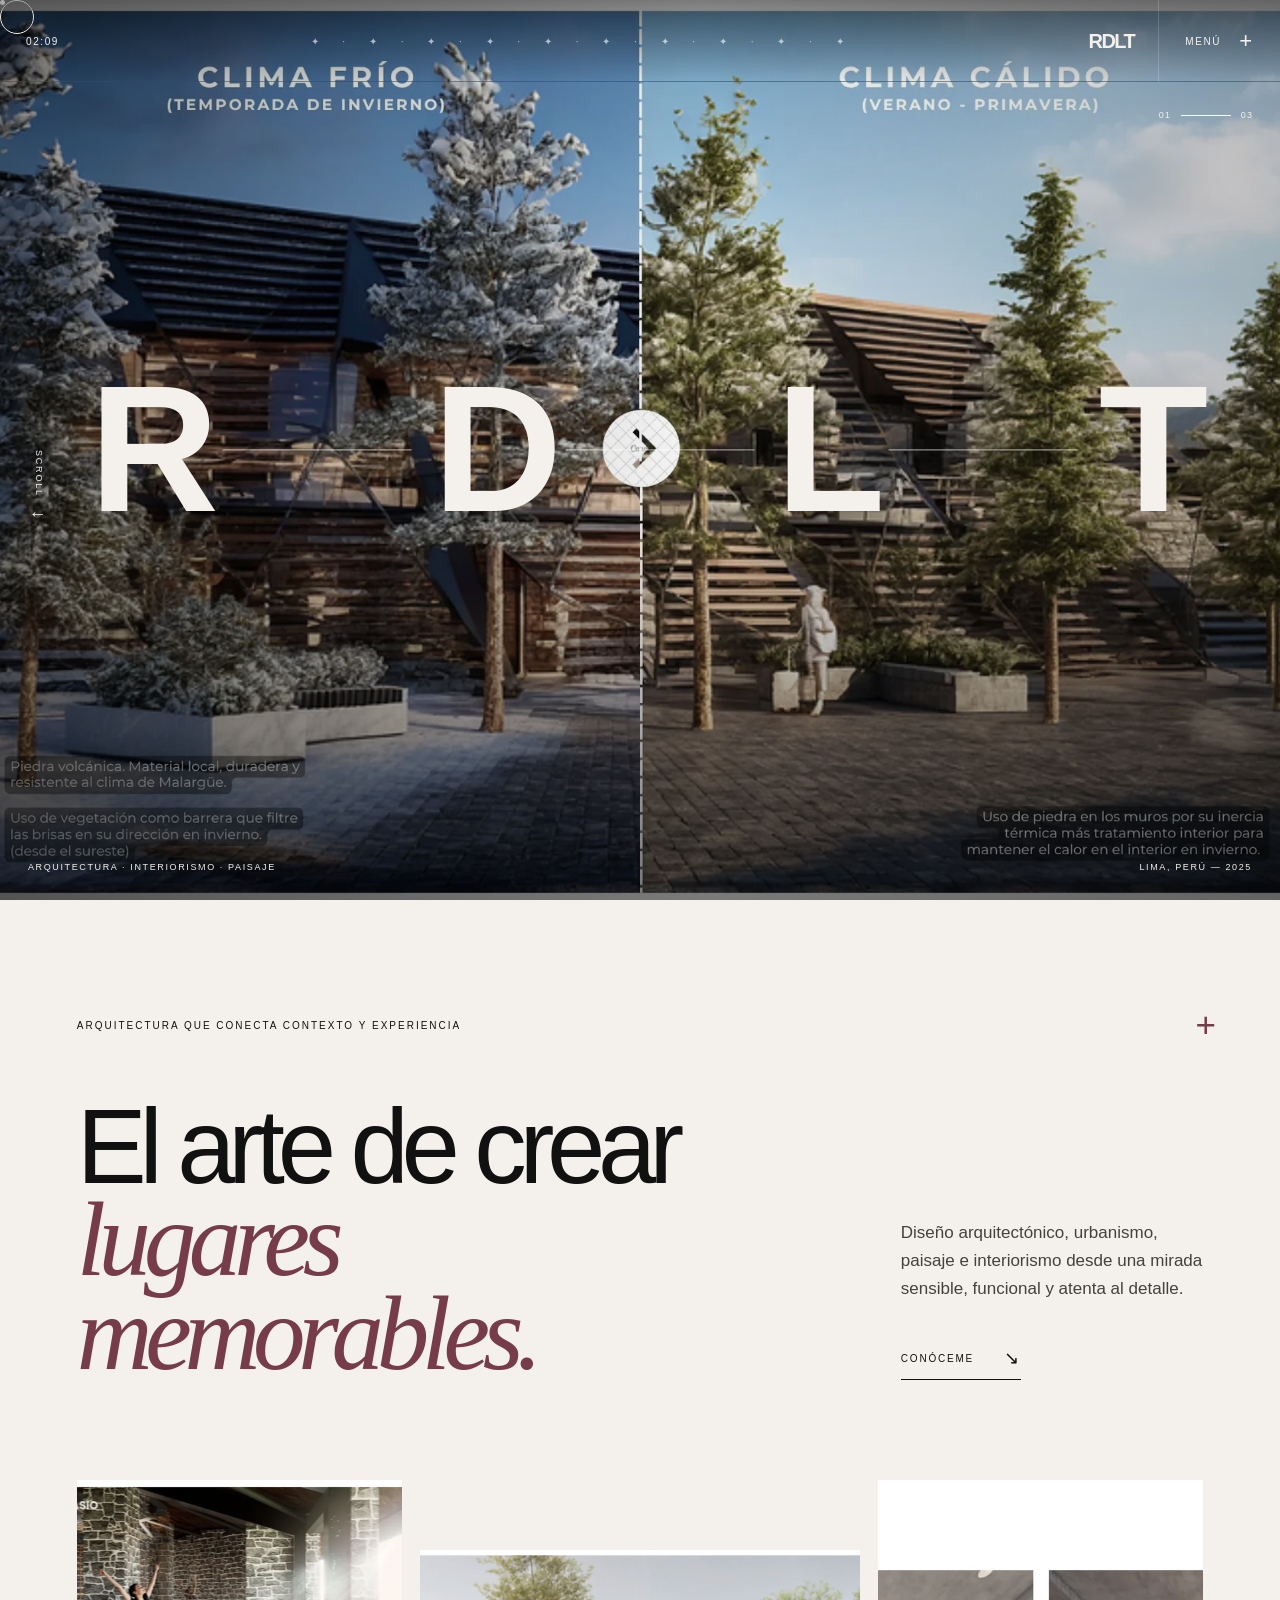
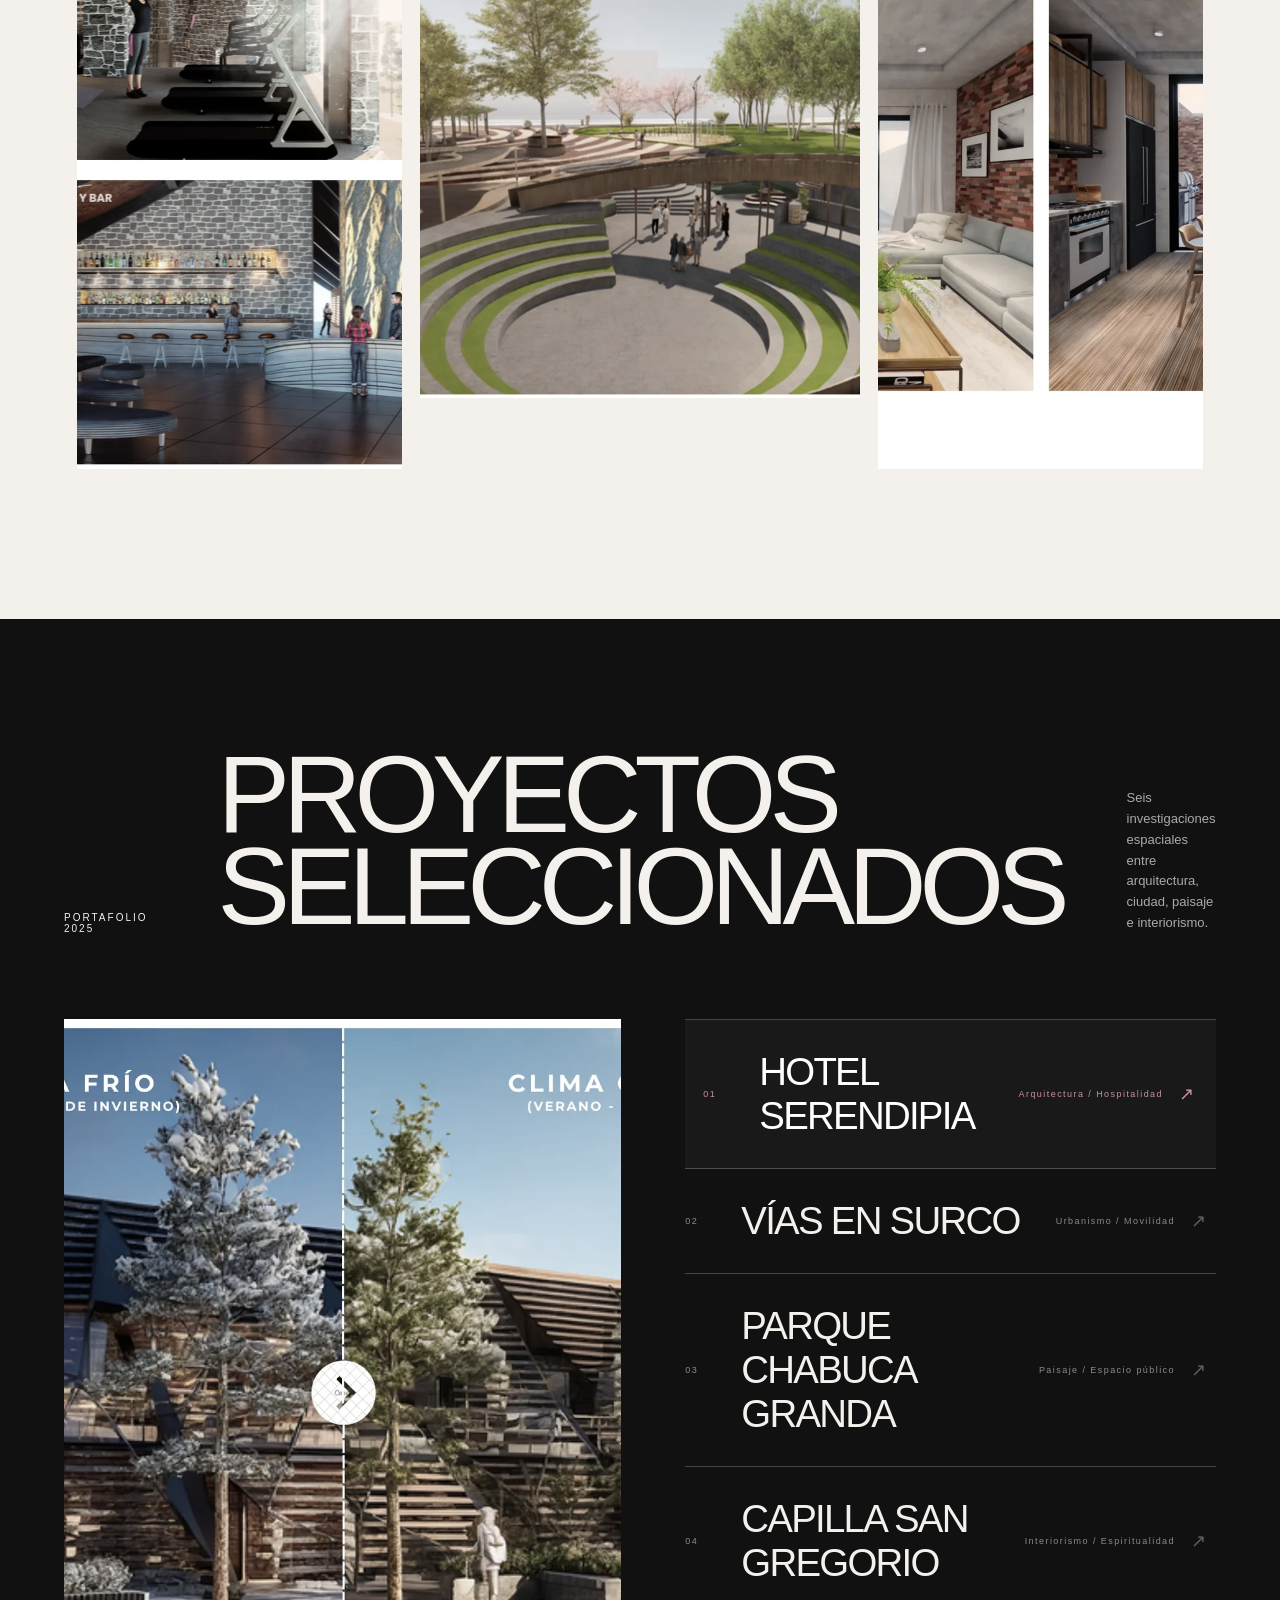
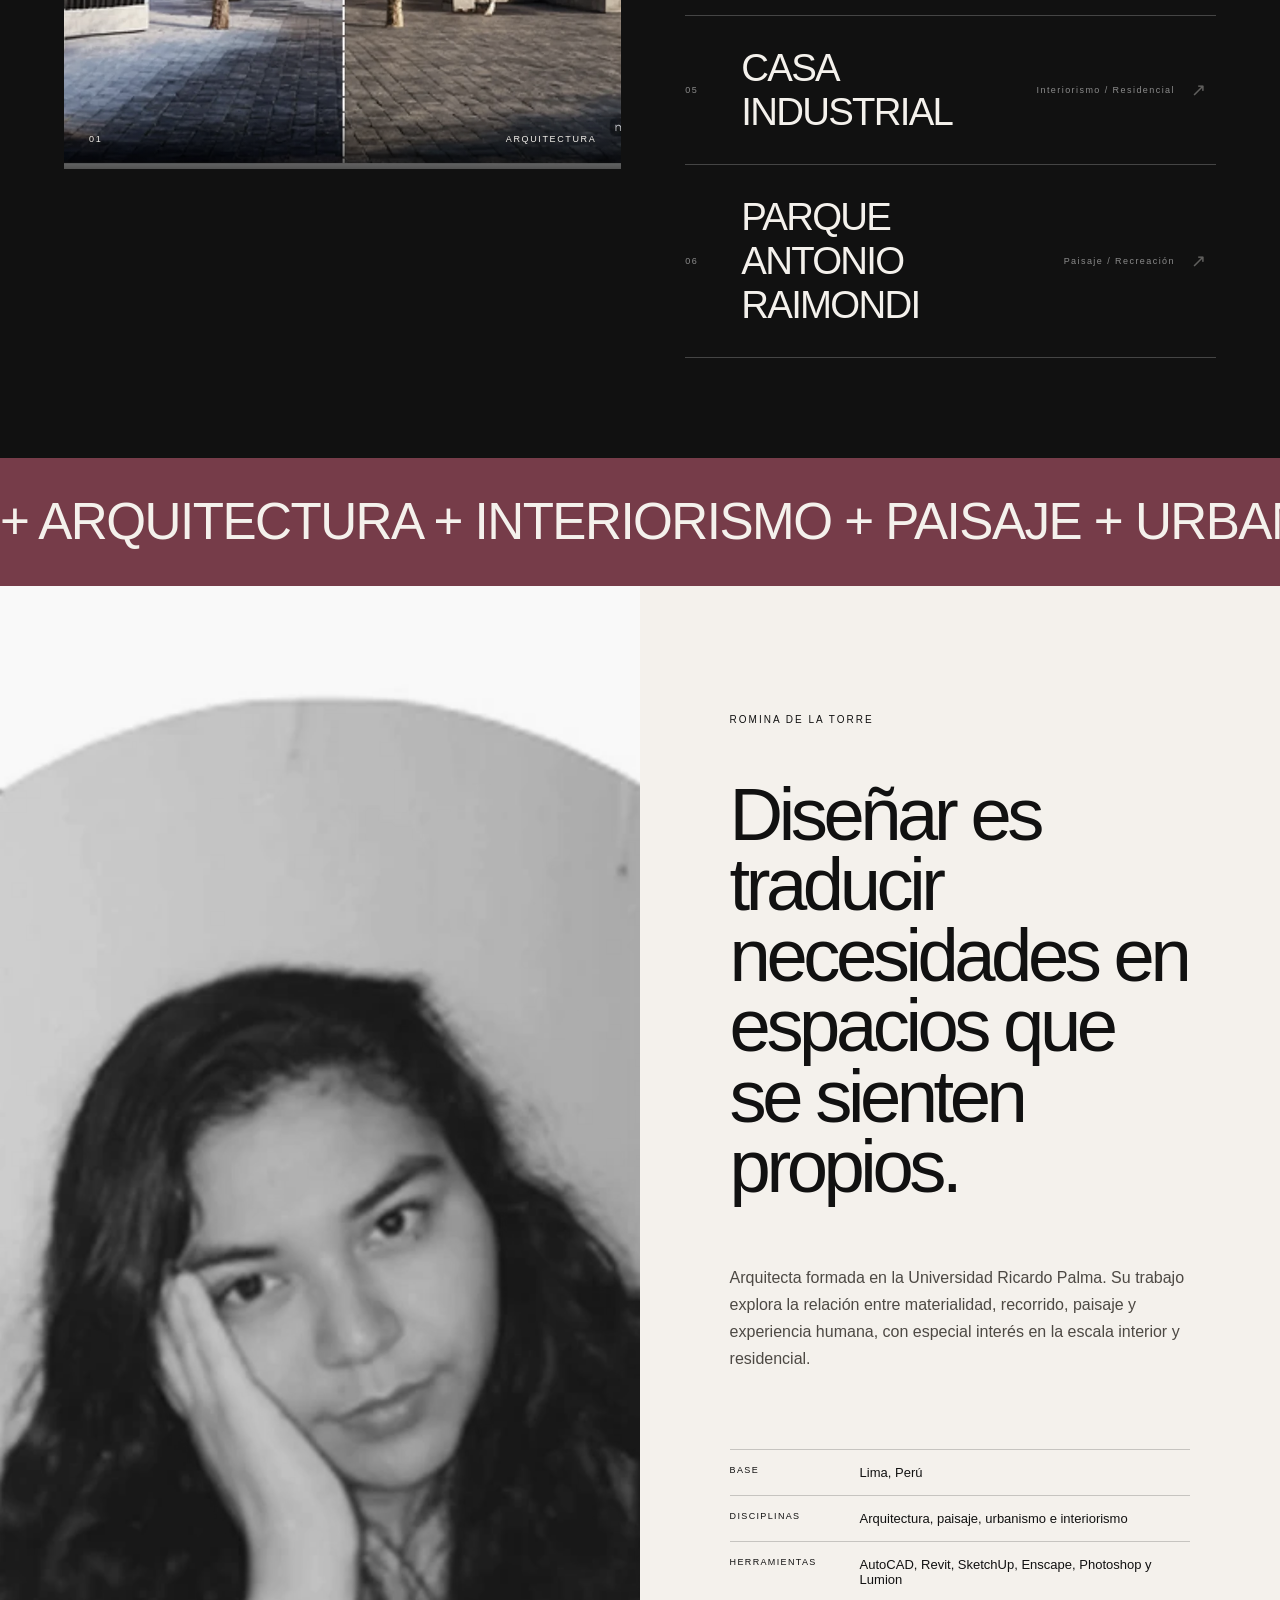
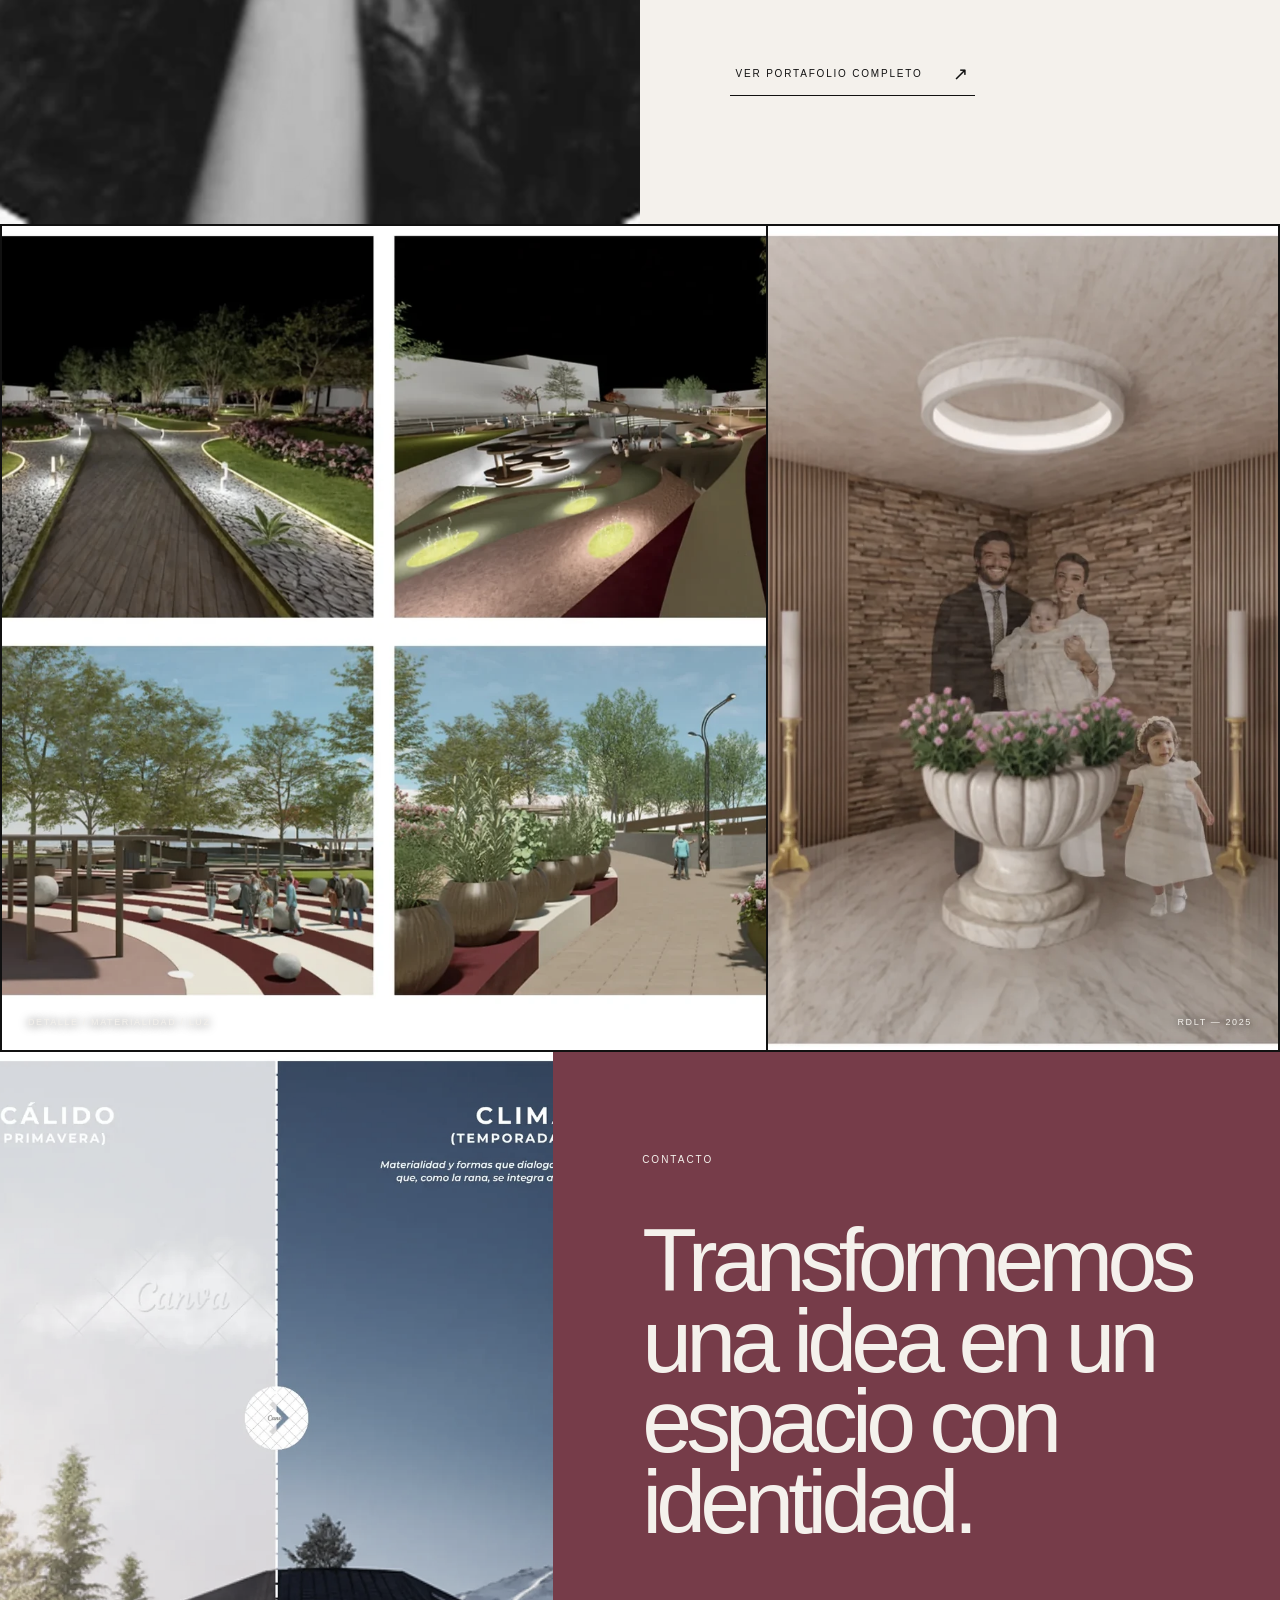
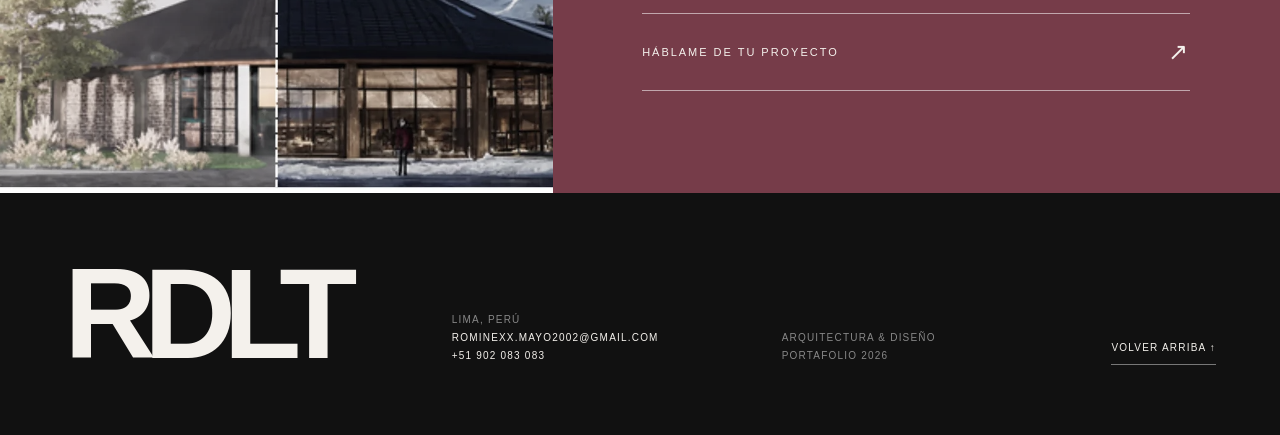
==== commit b8a7c57f: "Add files via upload" ====
--- a/index.html
+++ b/index.html
@@ -1,275 +1,165 @@
 <!doctype html>
 <html lang="es">
 <head>
-  <meta charset="UTF-8" />
-  <meta name="viewport" content="width=device-width, initial-scale=1.0" />
-  <meta name="theme-color" content="#743643" />
-  <meta name="description" content="Portafolio de arquitectura, urbanismo e interiorismo de Romina Xiomara de la Torre Valderrama." />
-  <meta name="author" content="Romina Xiomara de la Torre Valderrama" />
-  <meta property="og:title" content="Romina de la Torre — Portafolio de arquitectura" />
-  <meta property="og:description" content="Arquitectura, paisaje, ciudad e interiorismo desde una mirada sensible y funcional." />
-  <meta property="og:type" content="website" />
+  <meta charset="utf-8">
+  <meta name="viewport" content="width=device-width,initial-scale=1">
+  <meta name="theme-color" content="#151515">
+  <meta name="description" content="Portafolio de arquitectura, urbanismo, paisaje e interiorismo de Romina de la Torre.">
   <title>Romina de la Torre — Arquitectura</title>
-  <link rel="icon" href="assets/favicon.svg" type="image/svg+xml" />
-  <link rel="preload" href="assets/portfolio/29.webp" as="image" type="image/webp" />
-  <link rel="stylesheet" href="styles.css" />
+  <link rel="stylesheet" href="styles.css">
 </head>
 <body>
-  <div class="scroll-progress" aria-hidden="true"><span></span></div>
+  <div class="cursor-dot" aria-hidden="true"></div>
+  <div class="cursor-ring" aria-hidden="true"></div>
+  <div class="page-progress" aria-hidden="true"><span></span></div>
 
-  <header class="site-header" id="inicio">
-    <a class="brand" href="#inicio" aria-label="Ir al inicio">
-      <span class="brand-mark">RDLT</span>
-      <span class="brand-copy">arquitectura<br />& diseño</span>
-    </a>
-
-    <button class="menu-button" type="button" aria-expanded="false" aria-controls="main-navigation">
-      <span>Menú</span>
-      <i aria-hidden="true"></i>
+  <header class="topbar">
+    <div class="clock" aria-label="Hora local en Lima"><span id="clock">00:00</span></div>
+    <div class="asterisks" aria-hidden="true">✦ · ✦ · ✦ · ✦ · ✦ · ✦ · ✦ · ✦ · ✦ · ✦</div>
+    <a class="monogram" href="#inicio" aria-label="Inicio">RDLT</a>
+    <button class="menu-trigger" type="button" aria-controls="menuPanel" aria-expanded="false">
+      <span>MENÚ</span><b>+</b>
     </button>
-
-    <nav class="main-nav" id="main-navigation" aria-label="Navegación principal">
-      <a href="#perfil">Perfil</a>
-      <a href="#proyectos">Proyectos</a>
-      <a href="#proceso">Proceso</a>
-      <a href="#contacto">Contacto</a>
-    </nav>
   </header>
 
+  <aside class="menu-panel" id="menuPanel" aria-hidden="true">
+    <div class="menu-grid">
+      <div class="menu-brand">
+        <span>RDLT</span>
+        <p>Romina de la Torre<br>Arquitectura & diseño</p>
+      </div>
+      <nav aria-label="Menú principal">
+        <a href="#inicio"><span>01</span>Inicio</a>
+        <a href="#proyectos"><span>02</span>Proyectos</a>
+        <a href="#nosotros"><span>03</span>Perfil</a>
+        <a href="#contacto"><span>04</span>Contacto</a>
+      </nav>
+      <div class="menu-contact">
+        <p>Lima, Perú</p>
+        <a href="mailto:rominexx.mayo2002@gmail.com">rominexx.mayo2002@gmail.com</a>
+        <a href="tel:+51902083083">+51 902 083 083</a>
+      </div>
+    </div>
+  </aside>
+
   <main>
-    <section class="hero" aria-labelledby="hero-title">
-      <div class="hero-copy reveal">
-        <p class="eyebrow"><span>Portafolio 2025</span> Lima, Perú</p>
-        <h1 id="hero-title">Arquitectura para<br /><em>habitar con sentido.</em></h1>
-        <p class="hero-intro">Romina de la Torre desarrolla espacios que relacionan contexto, materialidad y experiencia humana a distintas escalas.</p>
-        <div class="hero-actions">
-          <a class="button button-dark" href="#proyectos">Explorar proyectos <span aria-hidden="true">↘</span></a>
-          <button class="text-link" type="button" data-open-gallery="all">Ver las 52 láminas <span aria-hidden="true">＋</span></button>
+    <section class="hero" id="inicio" aria-label="Portada">
+      <div class="hero-slides" aria-hidden="true">
+        <figure class="hero-slide active"><img src="assets/covers/serendipia.webp" alt=""><span></span></figure>
+        <figure class="hero-slide"><img src="assets/covers/chabuca.webp" alt=""><span></span></figure>
+        <figure class="hero-slide"><img src="assets/covers/capilla.webp" alt=""><span></span></figure>
+      </div>
+      <div class="hero-shade"></div>
+      <div class="hero-logo" aria-label="Romina de la Torre">
+        <span>R</span><i></i><span>D</span><i></i><span>L</span><i></i><span>T</span>
+      </div>
+      <div class="hero-meta">
+        <p>ARQUITECTURA · INTERIORISMO · PAISAJE</p>
+        <p>LIMA, PERÚ — 2025</p>
+      </div>
+      <div class="hero-counter"><span id="slideCurrent">01</span><i></i><span>03</span></div>
+      <a class="scroll-cue" href="#manifesto"><span>SCROLL</span><b>↓</b></a>
+    </section>
+
+    <section class="manifesto section-white" id="manifesto">
+      <div class="corner-detail" aria-hidden="true">+</div>
+      <p class="kicker reveal">ARQUITECTURA QUE CONECTA CONTEXTO Y EXPERIENCIA</p>
+      <div class="manifesto-grid">
+        <h1 class="reveal">El arte de crear<br><em>lugares memorables.</em></h1>
+        <div class="manifesto-copy reveal">
+          <p>Diseño arquitectónico, urbanismo, paisaje e interiorismo desde una mirada sensible, funcional y atenta al detalle.</p>
+          <a class="underlink" href="#nosotros">CONÓCEME <span>↘</span></a>
         </div>
       </div>
-
-      <figure class="hero-media reveal">
-        <div class="hero-image-wrap">
-          <img src="assets/portfolio/29.webp" alt="Vista del proyecto paisajístico Parque Chabuca Granda" width="1800" height="1273" fetchpriority="high" />
-          <span class="hero-image-index">03</span>
-        </div>
-        <figcaption>
-          <span>Parque Chabuca Granda</span>
-          <span>Arquitectura paisajista</span>
-        </figcaption>
-      </figure>
-
-      <div class="hero-foot reveal" aria-label="Resumen del portafolio">
-        <span>06 proyectos seleccionados</span>
-        <span>Arquitectura · ciudad · interiores</span>
-        <a href="#perfil" aria-label="Continuar hacia el perfil">Deslizar ↓</a>
-      </div>
-      <div class="topography" aria-hidden="true"></div>
-    </section>
-
-    <section class="profile section" id="perfil" aria-labelledby="profile-title">
-      <div class="section-label reveal"><span>01</span> Perfil</div>
-      <div class="profile-grid">
-        <div class="profile-portrait reveal">
-          <figure>
-            <img src="assets/profile.webp" alt="Retrato de Romina de la Torre" width="700" height="700" loading="lazy" decoding="async" />
-          </figure>
-          <p>Arquitectura<br />Universidad Ricardo Palma</p>
-        </div>
-
-        <div class="profile-content reveal">
-          <p class="eyebrow">Romina Xiomara de la Torre Valderrama</p>
-          <h2 id="profile-title">Diseñar es traducir necesidades en lugares memorables.</h2>
-          <div class="profile-text">
-            <p>Mi enfoque se centra especialmente en el diseño interior y residencial, personalizando cada espacio según las necesidades de quienes lo habitan.</p>
-            <p>También desarrollo propuestas urbanas, paisajísticas y técnicas con atención al detalle, la representación y la viabilidad constructiva.</p>
-          </div>
-          <dl class="profile-facts">
-            <div><dt>Base</dt><dd>Lima, Perú</dd></div>
-            <div><dt>Campos</dt><dd>Arquitectura, urbanismo e interiorismo</dd></div>
-            <div><dt>Idiomas</dt><dd>Español, inglés y portugués</dd></div>
-          </dl>
-        </div>
-      </div>
-
-      <div class="skills reveal" aria-label="Herramientas de diseño">
-        <span>AutoCAD</span><span>Revit</span><span>SketchUp</span><span>Enscape</span><span>Photoshop</span><span>Lumion</span>
+      <div class="triptych reveal">
+        <figure class="tall"><img src="assets/covers/detail_hotel.webp" alt="Interior del Hotel Serendipia" loading="lazy"></figure>
+        <figure><img src="assets/covers/detail_park.webp" alt="Anfiteatro paisajístico" loading="lazy"></figure>
+        <figure class="tall"><img src="assets/covers/industrial.webp" alt="Interior residencial industrial" loading="lazy"></figure>
       </div>
     </section>
 
-    <section class="work section" id="proyectos" aria-labelledby="work-title">
-      <div class="work-heading reveal">
-        <div class="section-label"><span>02</span> Proyectos</div>
-        <h2 id="work-title">Obras seleccionadas</h2>
-        <p>Una lectura del portafolio desde la escala arquitectónica hasta el espacio público.</p>
-      </div>
+    <section class="projects" id="proyectos">
+      <header class="projects-head reveal">
+        <p class="kicker">PORTAFOLIO 2025</p>
+        <h2>PROYECTOS<br>SELECCIONADOS</h2>
+        <p>Seis investigaciones espaciales entre arquitectura, ciudad, paisaje e interiorismo.</p>
+      </header>
 
-      <div class="work-shell">
-        <figure class="work-stage reveal" aria-live="polite">
-          <button class="work-stage-button" type="button" data-open-gallery="serendipia" aria-label="Abrir proyecto Hotel Serendipia">
-            <img id="work-stage-image" src="assets/portfolio/14.webp" alt="Hotel Serendipia" width="1800" height="1273" decoding="async" />
-            <span class="stage-action">Ver proyecto <b aria-hidden="true">↗</b></span>
+      <div class="project-browser">
+        <div class="project-preview" aria-live="polite">
+          <img id="projectPreview" src="assets/covers/serendipia.webp" alt="Vista de Hotel Serendipia">
+          <div class="preview-tag"><span id="previewNumber">01</span><span id="previewType">ARQUITECTURA</span></div>
+        </div>
+        <div class="project-list">
+          <button class="project-row active" data-key="serendipia" data-image="serendipia" data-number="01" data-type="ARQUITECTURA" data-title="HOTEL SERENDIPIA">
+            <span>01</span><strong>HOTEL SERENDIPIA</strong><small>Arquitectura / Hospitalidad</small><b>↗</b>
           </button>
-          <figcaption>
-            <span id="work-stage-number">01</span>
-            <span id="work-stage-title">Hotel Serendipia</span>
-            <span id="work-stage-discipline">Diseño arquitectónico</span>
-          </figcaption>
-        </figure>
-
-        <div class="work-feed">
-          <article class="work-entry active reveal" data-key="serendipia" data-image="14" data-number="01" data-title="Hotel Serendipia" data-discipline="Diseño arquitectónico">
-            <button class="mobile-project-media" type="button" data-open-gallery="serendipia" aria-label="Abrir Hotel Serendipia">
-              <img src="assets/portfolio/14.webp" alt="Vista exterior del Hotel Serendipia" loading="lazy" decoding="async" />
-            </button>
-            <div class="work-entry-head"><span>01</span><span>Diseño arquitectónico</span></div>
-            <h3>Hotel<br />Serendipia</h3>
-            <p>Complejo turístico concebido como refugio en un paisaje de clima contrastante. La propuesta combina geometría envolvente, recorridos interiores y una atmósfera cálida vinculada al entorno natural.</p>
-            <ul><li>Hospitalidad</li><li>Arquitectura</li><li>Paisaje</li></ul>
-            <button class="project-link" type="button" data-open-gallery="serendipia">Explorar proyecto <span>10 láminas ↗</span></button>
-          </article>
-
-          <article class="work-entry reveal" data-key="urbano" data-image="19" data-number="02" data-title="Diseño de vías en Surco" data-discipline="Urbanismo">
-            <button class="mobile-project-media" type="button" data-open-gallery="urbano" aria-label="Abrir Diseño de vías en Surco">
-              <img src="assets/portfolio/19.webp" alt="Propuesta urbana de vía 30 en Surco" loading="lazy" decoding="async" />
-            </button>
-            <div class="work-entry-head"><span>02</span><span>Urbanismo</span></div>
-            <h3>Diseño de vías<br />en Surco</h3>
-            <p>Intervención enfocada en movilidad, accesibilidad y permanencia. Las secciones viales incorporan recorridos peatonales, vegetación y áreas de encuentro para recuperar la experiencia cotidiana de la calle.</p>
-            <ul><li>Movilidad</li><li>Espacio público</li><li>Accesibilidad</li></ul>
-            <button class="project-link" type="button" data-open-gallery="urbano">Explorar proyecto <span>06 láminas ↗</span></button>
-          </article>
-
-          <article class="work-entry reveal" data-key="chabuca" data-image="29" data-number="03" data-title="Parque Chabuca Granda" data-discipline="Arquitectura paisajista">
-            <button class="mobile-project-media" type="button" data-open-gallery="chabuca" aria-label="Abrir Parque Chabuca Granda">
-              <img src="assets/portfolio/29.webp" alt="Sendero del Parque Chabuca Granda" loading="lazy" decoding="async" />
-            </button>
-            <div class="work-entry-head"><span>03</span><span>Arquitectura paisajista</span></div>
-            <h3>Parque<br />Chabuca Granda</h3>
-            <p>Regeneración paisajística articulada mediante recorridos sensoriales, espacios de contemplación, vegetación temática y un anfiteatro que fortalece la vida comunitaria.</p>
-            <ul><li>Paisajismo</li><li>Regeneración</li><li>Comunidad</li></ul>
-            <button class="project-link" type="button" data-open-gallery="chabuca">Explorar proyecto <span>10 láminas ↗</span></button>
-          </article>
-
-          <article class="work-entry reveal" data-key="capilla" data-image="39" data-number="04" data-title="Capilla San Gregorio Magno" data-discipline="Diseño interior">
-            <button class="mobile-project-media" type="button" data-open-gallery="capilla" aria-label="Abrir Capilla San Gregorio Magno">
-              <img src="assets/portfolio/39.webp" alt="Altar de la Capilla San Gregorio Magno" loading="lazy" decoding="async" />
-            </button>
-            <div class="work-entry-head"><span>04</span><span>Diseño interior</span></div>
-            <h3>Capilla San<br />Gregorio Magno</h3>
-            <p>Relectura contemporánea de un espacio espiritual a través de piedra, madera, curvas y luz indirecta. La composición dirige la atención hacia el altar sin perder cercanía ni calidez.</p>
-            <ul><li>Interiorismo</li><li>Espiritualidad</li><li>Materialidad</li></ul>
-            <button class="project-link" type="button" data-open-gallery="capilla">Explorar proyecto <span>09 láminas ↗</span></button>
-          </article>
-
-          <article class="work-entry reveal" data-key="industrial" data-image="44" data-number="05" data-title="Casa estilo industrial" data-discipline="Diseño interior">
-            <button class="mobile-project-media" type="button" data-open-gallery="industrial" aria-label="Abrir Casa estilo industrial">
-              <img src="assets/portfolio/44.webp" alt="Interior de casa de estilo industrial" loading="lazy" decoding="async" />
-            </button>
-            <div class="work-entry-head"><span>05</span><span>Diseño interior</span></div>
-            <h3>Casa estilo<br />industrial</h3>
-            <p>Vivienda que combina concreto, ladrillo, madera y vegetación para equilibrar una estética honesta con una atmósfera doméstica acogedora y funcional.</p>
-            <ul><li>Vivienda</li><li>Interiorismo</li><li>Confort</li></ul>
-            <button class="project-link" type="button" data-open-gallery="industrial">Explorar proyecto <span>05 láminas ↗</span></button>
-          </article>
-
-          <article class="work-entry reveal" data-key="raimondi" data-image="53" data-number="06" data-title="Parque Antonio Raimondi" data-discipline="Urbanismo">
-            <button class="mobile-project-media" type="button" data-open-gallery="raimondi" aria-label="Abrir Parque Antonio Raimondi">
-              <img src="assets/portfolio/53.webp" alt="Vista aérea del Parque Antonio Raimondi" loading="lazy" decoding="async" />
-            </button>
-            <div class="work-entry-head"><span>06</span><span>Urbanismo</span></div>
-            <h3>Parque Antonio<br />Raimondi</h3>
-            <p>Parque de carácter recreativo y cívico organizado por zonas activas, espacios de estancia, recorridos accesibles y una identidad visual capaz de integrar distintas edades y usos.</p>
-            <ul><li>Urbanismo</li><li>Recreación</li><li>Equipamiento</li></ul>
-            <button class="project-link" type="button" data-open-gallery="raimondi">Explorar proyecto <span>07 láminas ↗</span></button>
-          </article>
+          <button class="project-row" data-key="urbano" data-image="urbano" data-number="02" data-type="URBANISMO" data-title="VÍAS EN SURCO">
+            <span>02</span><strong>VÍAS EN SURCO</strong><small>Urbanismo / Movilidad</small><b>↗</b>
+          </button>
+          <button class="project-row" data-key="chabuca" data-image="chabuca" data-number="03" data-type="PAISAJE" data-title="PARQUE CHABUCA GRANDA">
+            <span>03</span><strong>PARQUE CHABUCA GRANDA</strong><small>Paisaje / Espacio público</small><b>↗</b>
+          </button>
+          <button class="project-row" data-key="capilla" data-image="capilla" data-number="04" data-type="INTERIORISMO" data-title="CAPILLA SAN GREGORIO">
+            <span>04</span><strong>CAPILLA SAN GREGORIO</strong><small>Interiorismo / Espiritualidad</small><b>↗</b>
+          </button>
+          <button class="project-row" data-key="industrial" data-image="industrial" data-number="05" data-type="INTERIORISMO" data-title="CASA INDUSTRIAL">
+            <span>05</span><strong>CASA INDUSTRIAL</strong><small>Interiorismo / Residencial</small><b>↗</b>
+          </button>
+          <button class="project-row" data-key="raimondi" data-image="raimondi" data-number="06" data-type="ESPACIO PÚBLICO" data-title="PARQUE ANTONIO RAIMONDI">
+            <span>06</span><strong>PARQUE ANTONIO RAIMONDI</strong><small>Paisaje / Recreación</small><b>↗</b>
+          </button>
         </div>
       </div>
     </section>
 
-    <section class="recognition section" aria-labelledby="recognition-title">
-      <div class="section-label light reveal"><span>03</span> Reconocimientos</div>
-      <div class="recognition-grid">
-        <h2 id="recognition-title" class="reveal">Ideas que también compiten, se prueban y evolucionan.</h2>
-        <div class="recognition-list reveal">
-          <article>
-            <span>2024</span>
-            <div><h3>Finalista</h3><p>Taller Virtual de las Américas, Argentina.</p></div>
-          </article>
-          <article>
-            <span>2024</span>
-            <div><h3>Primer puesto</h3><p>Concurso de ciencia, arte y tecnología “Crearte” — URP.</p></div>
-          </article>
-        </div>
+    <div class="marquee" aria-hidden="true">
+      <div>+ ARQUITECTURA + INTERIORISMO + PAISAJE + URBANISMO + ARQUITECTURA + INTERIORISMO + PAISAJE + URBANISMO</div>
+      <div>+ ARQUITECTURA + INTERIORISMO + PAISAJE + URBANISMO + ARQUITECTURA + INTERIORISMO + PAISAJE + URBANISMO</div>
+    </div>
+
+    <section class="profile" id="nosotros">
+      <div class="profile-media reveal"><img src="assets/profile.webp" alt="Retrato de Romina de la Torre" loading="lazy"></div>
+      <div class="profile-copy reveal">
+        <p class="kicker">ROMINA DE LA TORRE</p>
+        <h2>Diseñar es traducir necesidades en espacios que se sienten propios.</h2>
+        <p>Arquitecta formada en la Universidad Ricardo Palma. Su trabajo explora la relación entre materialidad, recorrido, paisaje y experiencia humana, con especial interés en la escala interior y residencial.</p>
+        <dl>
+          <div><dt>BASE</dt><dd>Lima, Perú</dd></div>
+          <div><dt>DISCIPLINAS</dt><dd>Arquitectura, paisaje, urbanismo e interiorismo</dd></div>
+          <div><dt>HERRAMIENTAS</dt><dd>AutoCAD, Revit, SketchUp, Enscape, Photoshop y Lumion</dd></div>
+        </dl>
+        <button class="underlink dark-link" type="button" data-open-gallery="all">VER PORTAFOLIO COMPLETO <span>↗</span></button>
       </div>
     </section>
 
-    <section class="process section" id="proceso" aria-labelledby="process-title">
-      <div class="process-heading reveal">
-        <div class="section-label"><span>04</span> Proceso</div>
-        <h2 id="process-title">Del análisis a la atmósfera.</h2>
-      </div>
-      <div class="process-grid">
-        <article class="reveal"><span>01</span><h3>Observar</h3><p>Entender el lugar, el clima, las personas y las dinámicas existentes antes de proponer.</p></article>
-        <article class="reveal"><span>02</span><h3>Ordenar</h3><p>Convertir necesidades en relaciones espaciales, circulaciones claras y una estrategia funcional.</p></article>
-        <article class="reveal"><span>03</span><h3>Materializar</h3><p>Construir identidad mediante luz, textura, escala, vegetación y decisiones técnicamente viables.</p></article>
-        <article class="reveal"><span>04</span><h3>Comunicar</h3><p>Representar cada idea con precisión para hacer comprensible el proyecto desde el concepto al detalle.</p></article>
-      </div>
+    <section class="visual-break" aria-label="Detalle de proyecto">
+      <figure><img src="assets/covers/night_park.webp" alt="Iluminación nocturna del Parque Chabuca Granda" loading="lazy"></figure>
+      <figure><img src="assets/covers/chapel.webp" alt="Interior de la Capilla San Gregorio" loading="lazy"></figure>
+      <div class="visual-caption"><span>DETALLE / MATERIALIDAD / LUZ</span><span>RDLT — 2025</span></div>
     </section>
 
-    <section class="portfolio-callout section reveal" aria-label="Portafolio completo">
-      <div>
-        <p class="eyebrow">Documento original</p>
-        <h2>Explora el proceso completo, lámina por lámina.</h2>
-      </div>
-      <button class="round-button" type="button" data-open-gallery="all" aria-label="Abrir portafolio completo">
-        <span>52</span><small>láminas</small><b aria-hidden="true">↗</b>
-      </button>
-    </section>
-
-    <section class="contact section" id="contacto" aria-labelledby="contact-title">
-      <div class="contact-top reveal">
-        <p class="eyebrow">Disponible para proyectos y colaboraciones</p>
-        <h2 id="contact-title">Conversemos sobre<br /><em>el próximo espacio.</em></h2>
-      </div>
-      <div class="contact-bottom reveal">
-        <a href="mailto:rominexx.mayo2002@gmail.com">rominexx.mayo2002@gmail.com <span>↗</span></a>
-        <a href="tel:+51902083083">+51 902 083 083 <span>↗</span></a>
-        <a href="https://www.instagram.com/romina.arq" target="_blank" rel="noreferrer">@romina.arq <span>↗</span></a>
+    <section class="contact" id="contacto">
+      <div class="contact-image"><img src="assets/covers/contact.webp" alt="Hotel Serendipia en paisaje nevado" loading="lazy"></div>
+      <div class="contact-copy reveal">
+        <p class="kicker">CONTACTO</p>
+        <h2>Transformemos una idea en un espacio con identidad.</h2>
+        <a class="contact-cta" href="mailto:rominexx.mayo2002@gmail.com">HÁBLAME DE TU PROYECTO <span>↗</span></a>
       </div>
     </section>
   </main>
 
-  <footer class="site-footer">
-    <span>© <span id="year"></span> Romina de la Torre</span>
-    <span>Arquitectura · Lima, Perú</span>
-    <a href="#inicio">Volver arriba ↑</a>
+  <footer>
+    <div class="footer-logo">RDLT</div>
+    <div><p>Lima, Perú</p><a href="mailto:rominexx.mayo2002@gmail.com">rominexx.mayo2002@gmail.com</a><a href="tel:+51902083083">+51 902 083 083</a></div>
+    <div><p>Arquitectura & diseño</p><p>Portafolio <span id="year">2025</span></p></div>
+    <a href="#inicio">VOLVER ARRIBA ↑</a>
   </footer>
 
-  <dialog class="gallery-dialog" aria-labelledby="gallery-title">
-    <div class="gallery-panel">
-      <header class="gallery-toolbar">
-        <div>
-          <span class="gallery-kicker">Proyecto</span>
-          <h2 id="gallery-title" class="gallery-title"></h2>
-        </div>
-        <div class="gallery-tools">
-          <span class="gallery-counter" aria-live="polite"></span>
-          <button type="button" data-gallery-zoom aria-label="Cambiar nivel de zoom">Ampliar</button>
-          <button type="button" data-gallery-close aria-label="Cerrar galería">Cerrar ×</button>
-        </div>
-      </header>
-
-      <div class="gallery-viewport">
-        <button class="gallery-arrow prev" type="button" data-gallery-prev aria-label="Lámina anterior">←</button>
-        <div class="gallery-canvas">
-          <img class="gallery-image" alt="" />
-        </div>
-        <button class="gallery-arrow next" type="button" data-gallery-next aria-label="Lámina siguiente">→</button>
-      </div>
-
-      <nav class="gallery-pages" aria-label="Seleccionar lámina"></nav>
-    </div>
+  <dialog class="gallery" aria-label="Galería de proyectos">
+    <header><div><span id="galleryNumber">01</span><h3 id="galleryTitle">Proyecto</h3></div><button type="button" data-close-gallery>CERRAR ×</button></header>
+    <div class="gallery-stage"><button type="button" data-prev aria-label="Anterior">←</button><img id="galleryImage" alt=""><button type="button" data-next aria-label="Siguiente">→</button></div>
+    <footer><span id="galleryCounter">01 / 10</span><div id="galleryDots"></div></footer>
   </dialog>
 
   <script src="script.js"></script>
--- a/styles.css
+++ b/styles.css
@@ -1,802 +1,17 @@
-:root {
-  --wine: #743643;
-  --wine-deep: #4c222c;
-  --wine-soft: #986573;
-  --paper: #fbfaf7;
-  --ivory: #f1eee8;
-  --ink: #171614;
-  --muted: #6d6863;
-  --stone: #b8aea5;
-  --line: rgba(23, 22, 20, 0.16);
-  --line-light: rgba(255, 255, 255, 0.24);
-  --header-h: 82px;
-  --gutter: clamp(1.25rem, 4.4vw, 5.5rem);
-  --ease: cubic-bezier(.22, .7, .15, 1);
-}
-
-* { box-sizing: border-box; }
-html { scroll-behavior: smooth; }
-body {
-  margin: 0;
-  background: var(--paper);
-  color: var(--ink);
-  font-family: "Helvetica Neue", Helvetica, Arial, sans-serif;
-  -webkit-font-smoothing: antialiased;
-  overflow-x: hidden;
-}
-body.menu-open, body.dialog-open { overflow: hidden; }
-button, a { color: inherit; font: inherit; }
-button { border: 0; }
-a { text-decoration: none; }
-img { display: block; width: 100%; }
-::selection { color: #fff; background: var(--wine); }
-
-.scroll-progress {
-  position: fixed;
-  inset: 0 0 auto;
-  height: 3px;
-  z-index: 100;
-  pointer-events: none;
-}
-.scroll-progress span {
-  display: block;
-  width: 100%;
-  height: 100%;
-  background: var(--wine);
-  transform: scaleX(0);
-  transform-origin: left;
-}
-
-.site-header {
-  position: fixed;
-  top: 0;
-  left: 0;
-  right: 0;
-  z-index: 90;
-  height: var(--header-h);
-  padding: 0 var(--gutter);
-  display: flex;
-  align-items: center;
-  justify-content: space-between;
-  transition: background .35s ease, border-color .35s ease, height .35s ease;
-  border-bottom: 1px solid transparent;
-}
-.site-header.scrolled {
-  height: 68px;
-  background: rgba(251, 250, 247, .88);
-  border-color: var(--line);
-  backdrop-filter: blur(18px);
-  -webkit-backdrop-filter: blur(18px);
-}
-.brand { display: inline-flex; align-items: center; gap: .85rem; z-index: 2; }
-.brand-mark { font-weight: 800; letter-spacing: -.05em; font-size: 1.15rem; }
-.brand-copy {
-  padding-left: .85rem;
-  border-left: 1px solid var(--line);
-  font-size: .57rem;
-  line-height: 1.25;
-  text-transform: uppercase;
-  letter-spacing: .15em;
-  color: var(--muted);
-}
-.main-nav { display: flex; align-items: center; gap: clamp(1.3rem, 2.6vw, 3rem); }
-.main-nav a {
-  position: relative;
-  padding: .5rem 0;
-  font-size: .66rem;
-  text-transform: uppercase;
-  letter-spacing: .14em;
-}
-.main-nav a::after {
-  content: "";
-  position: absolute;
-  left: 0;
-  right: 100%;
-  bottom: .15rem;
-  height: 1px;
-  background: var(--wine);
-  transition: right .3s var(--ease);
-}
-.main-nav a:hover::after, .main-nav a.active::after { right: 0; }
-.menu-button {
-  display: none;
-  align-items: center;
-  gap: .65rem;
-  padding: .5rem 0;
-  background: transparent;
-  cursor: pointer;
-  z-index: 2;
-  font-size: .66rem;
-  text-transform: uppercase;
-  letter-spacing: .14em;
-}
-.menu-button i, .menu-button i::before {
-  display: block;
-  width: 18px;
-  height: 1px;
-  background: currentColor;
-  transition: transform .3s ease;
-}
-.menu-button i { position: relative; }
-.menu-button i::before { content: ""; position: absolute; transform: translateY(5px); }
-.menu-button[aria-expanded="true"] i { transform: rotate(45deg); }
-.menu-button[aria-expanded="true"] i::before { transform: rotate(90deg); }
-
-.hero {
-  position: relative;
-  min-height: 100svh;
-  padding: calc(var(--header-h) + clamp(3rem, 8vh, 7rem)) var(--gutter) 2rem;
-  display: grid;
-  grid-template-columns: minmax(0, .92fr) minmax(420px, 1.08fr);
-  grid-template-rows: 1fr auto;
-  gap: 3rem clamp(2rem, 7vw, 8rem);
-  align-items: center;
-  overflow: hidden;
-}
-.hero-copy { position: relative; z-index: 2; max-width: 790px; }
-.eyebrow {
-  margin: 0 0 1.5rem;
-  font-size: .66rem;
-  line-height: 1.4;
-  text-transform: uppercase;
-  letter-spacing: .16em;
-  color: var(--muted);
-}
-.eyebrow span { color: var(--wine); font-weight: 700; margin-right: 1.25rem; }
-.hero h1 {
-  margin: 0;
-  max-width: 900px;
-  font-size: clamp(3.75rem, 7.15vw, 8.65rem);
-  line-height: .86;
-  letter-spacing: -.072em;
-  font-weight: 500;
-}
-.hero h1 em, .contact h2 em {
-  color: var(--wine);
-  font-family: Georgia, "Times New Roman", serif;
-  font-weight: 400;
-  letter-spacing: -.06em;
-}
-.hero-intro {
-  max-width: 590px;
-  margin: clamp(1.75rem, 4vw, 3.4rem) 0 2rem;
-  font-size: clamp(1rem, 1.35vw, 1.25rem);
-  line-height: 1.65;
-  color: var(--muted);
-}
-.hero-actions { display: flex; align-items: center; flex-wrap: wrap; gap: 1.4rem; }
-.button {
-  min-height: 52px;
-  padding: 0 1.35rem;
-  display: inline-flex;
-  align-items: center;
-  justify-content: space-between;
-  gap: 1.5rem;
-  border: 1px solid var(--ink);
-  font-size: .67rem;
-  text-transform: uppercase;
-  letter-spacing: .13em;
-  transition: background .3s, color .3s, border-color .3s;
-}
-.button-dark { background: var(--ink); color: #fff; }
-.button-dark:hover { background: var(--wine); border-color: var(--wine); }
-.text-link {
-  display: inline-flex;
-  align-items: center;
-  gap: 1rem;
-  padding: .7rem 0;
-  background: transparent;
-  border-bottom: 1px solid var(--line);
-  cursor: pointer;
-  font-size: .67rem;
-  text-transform: uppercase;
-  letter-spacing: .12em;
-}
-.text-link span { color: var(--wine); font-size: 1rem; }
-
-.hero-media { position: relative; z-index: 2; margin: 0; justify-self: stretch; }
-.hero-image-wrap { position: relative; overflow: hidden; background: var(--ivory); }
-.hero-image-wrap::before {
-  content: "";
-  position: absolute;
-  inset: 0;
-  z-index: 1;
-  box-shadow: inset 0 0 0 1px rgba(255,255,255,.2);
-  pointer-events: none;
-}
-.hero-image-wrap img {
-  height: min(71vh, 820px);
-  object-fit: cover;
-  transition: transform 1.3s var(--ease);
-}
-.hero-media:hover img { transform: scale(1.018); }
-.hero-image-index {
-  position: absolute;
-  z-index: 2;
-  top: 1.25rem;
-  right: 1.25rem;
-  width: 46px;
-  height: 46px;
-  display: grid;
-  place-items: center;
-  border-radius: 50%;
-  background: rgba(251,250,247,.92);
-  color: var(--wine);
-  font-size: .7rem;
-  font-weight: 700;
-}
-.hero-media figcaption {
-  display: flex;
-  justify-content: space-between;
-  gap: 1rem;
-  margin-top: .85rem;
-  font-size: .61rem;
-  text-transform: uppercase;
-  letter-spacing: .12em;
-  color: var(--muted);
-}
-.hero-media figcaption span:first-child { color: var(--ink); font-weight: 700; }
-.hero-foot {
-  grid-column: 1 / -1;
-  display: grid;
-  grid-template-columns: 1fr 1fr auto;
-  gap: 2rem;
-  padding-top: 1.2rem;
-  border-top: 1px solid var(--line);
-  font-size: .6rem;
-  text-transform: uppercase;
-  letter-spacing: .13em;
-  color: var(--muted);
-  z-index: 2;
-}
-.hero-foot a { color: var(--ink); }
-.topography {
-  position: absolute;
-  left: -13vw;
-  bottom: -17vw;
-  width: 52vw;
-  aspect-ratio: 1;
-  border-radius: 50%;
-  opacity: .1;
-  background: repeating-radial-gradient(ellipse at 36% 62%, transparent 0 22px, var(--wine) 23px 24px, transparent 25px 42px);
-  transform: rotate(-18deg);
-}
-
-.section { padding: clamp(5.5rem, 10vw, 10.5rem) var(--gutter); }
-.section-label {
-  display: flex;
-  align-items: center;
-  gap: .8rem;
-  margin-bottom: clamp(2.5rem, 5vw, 5rem);
-  font-size: .62rem;
-  text-transform: uppercase;
-  letter-spacing: .16em;
-  color: var(--muted);
-}
-.section-label span {
-  display: grid;
-  place-items: center;
-  width: 28px;
-  height: 28px;
-  border: 1px solid var(--line);
-  border-radius: 50%;
-  color: var(--wine);
-  font-weight: 700;
-  letter-spacing: 0;
-}
-.section-label.light { color: rgba(255,255,255,.66); }
-.section-label.light span { border-color: var(--line-light); color: #fff; }
-
-.profile { background: var(--ivory); }
-.profile-grid {
-  display: grid;
-  grid-template-columns: minmax(280px, .72fr) minmax(0, 1.28fr);
-  gap: clamp(3rem, 9vw, 10rem);
-  align-items: start;
-}
-.profile-portrait { display: grid; grid-template-columns: minmax(180px, 360px) 1fr; gap: 1.2rem; align-items: end; }
-.profile-portrait figure { margin: 0; overflow: hidden; aspect-ratio: 1; border-radius: 50%; background: #ddd4ce; }
-.profile-portrait img { height: 100%; object-fit: cover; object-position: center; filter: saturate(.76) contrast(1.03); }
-.profile-portrait p {
-  margin: 0;
-  padding-bottom: .2rem;
-  font-size: .59rem;
-  line-height: 1.6;
-  text-transform: uppercase;
-  letter-spacing: .12em;
-  color: var(--muted);
-}
-.profile-content h2, .work-heading h2, .process-heading h2 {
-  margin: 0;
-  font-size: clamp(3rem, 5.7vw, 7rem);
-  line-height: .95;
-  letter-spacing: -.06em;
-  font-weight: 500;
-}
-.profile-content .eyebrow { color: var(--wine); }
-.profile-text {
-  max-width: 850px;
-  margin: clamp(2.2rem, 5vw, 4.7rem) 0;
-  display: grid;
-  grid-template-columns: 1fr 1fr;
-  gap: 2rem;
-}
-.profile-text p { margin: 0; line-height: 1.75; color: var(--muted); }
-.profile-facts { margin: 0; border-top: 1px solid var(--line); }
-.profile-facts > div {
-  display: grid;
-  grid-template-columns: 130px 1fr;
-  gap: 1rem;
-  padding: .9rem 0;
-  border-bottom: 1px solid var(--line);
-}
-.profile-facts dt { font-size: .62rem; text-transform: uppercase; letter-spacing: .13em; color: var(--wine); }
-.profile-facts dd { margin: 0; font-size: .84rem; color: var(--muted); }
-.skills {
-  margin-top: clamp(4rem, 8vw, 8rem);
-  display: grid;
-  grid-template-columns: repeat(6, 1fr);
-  border-top: 1px solid var(--line);
-  border-bottom: 1px solid var(--line);
-}
-.skills span {
-  min-height: 78px;
-  padding: 1rem;
-  display: grid;
-  place-items: center;
-  border-right: 1px solid var(--line);
-  font-size: .66rem;
-  text-transform: uppercase;
-  letter-spacing: .12em;
-}
-.skills span:last-child { border-right: 0; }
-
-.work { background: var(--paper); }
-.work-heading {
-  display: grid;
-  grid-template-columns: 1fr 1.2fr .75fr;
-  gap: 3rem;
-  align-items: end;
-  margin-bottom: clamp(4rem, 9vw, 9rem);
-}
-.work-heading .section-label { margin: 0; align-self: start; }
-.work-heading p { margin: 0; max-width: 390px; line-height: 1.7; color: var(--muted); }
-.work-shell {
-  display: grid;
-  grid-template-columns: minmax(0, 1.08fr) minmax(370px, .92fr);
-  gap: clamp(3rem, 8vw, 9rem);
-  align-items: start;
-}
-.work-stage {
-  position: sticky;
-  top: calc(68px + 2rem);
-  margin: 0;
-  align-self: start;
-}
-.work-stage-button {
-  position: relative;
-  display: block;
-  width: 100%;
-  padding: 0;
-  background: var(--ivory);
-  overflow: hidden;
-  cursor: pointer;
-}
-.work-stage-button::after {
-  content: "";
-  position: absolute;
-  inset: 0;
-  background: linear-gradient(180deg, transparent 62%, rgba(0,0,0,.22));
-  pointer-events: none;
-}
-.work-stage-button img {
-  height: calc(100svh - 180px);
-  min-height: 560px;
-  max-height: 850px;
-  object-fit: cover;
-  transition: opacity .22s ease, transform .8s var(--ease);
-}
-.work-stage-button img.changing { opacity: .18; transform: scale(1.012); }
-.work-stage-button:hover img { transform: scale(1.018); }
-.stage-action {
-  position: absolute;
-  right: 1.25rem;
-  bottom: 1.25rem;
-  z-index: 2;
-  min-width: 144px;
-  height: 46px;
-  padding: 0 1rem;
-  display: flex;
-  align-items: center;
-  justify-content: space-between;
-  gap: 1rem;
-  background: rgba(251,250,247,.94);
-  font-size: .62rem;
-  text-transform: uppercase;
-  letter-spacing: .12em;
-}
-.stage-action b { color: var(--wine); }
-.work-stage figcaption {
-  display: grid;
-  grid-template-columns: 42px 1fr auto;
-  gap: 1rem;
-  padding-top: 1rem;
-  border-bottom: 1px solid var(--line);
-  padding-bottom: .9rem;
-  font-size: .61rem;
-  text-transform: uppercase;
-  letter-spacing: .12em;
-  color: var(--muted);
-}
-.work-stage figcaption span:first-child { color: var(--wine); font-weight: 800; }
-.work-stage figcaption span:nth-child(2) { color: var(--ink); }
-.work-feed { margin-top: -1.5rem; }
-.work-entry {
-  min-height: 73svh;
-  padding: 2rem 0 5rem;
-  border-top: 1px solid var(--line);
-  opacity: .48;
-  transition: opacity .45s ease;
-}
-.work-entry.active { opacity: 1; }
-.work-entry-head {
-  display: flex;
-  justify-content: space-between;
-  gap: 1rem;
-  font-size: .61rem;
-  text-transform: uppercase;
-  letter-spacing: .13em;
-  color: var(--muted);
-}
-.work-entry-head span:first-child { color: var(--wine); font-weight: 800; }
-.work-entry h3 {
-  margin: clamp(2rem, 5vw, 4.5rem) 0 1.5rem;
-  font-size: clamp(3.2rem, 5.1vw, 6.4rem);
-  line-height: .88;
-  letter-spacing: -.065em;
-  font-weight: 500;
-}
-.work-entry p { max-width: 620px; margin: 0; line-height: 1.75; color: var(--muted); }
-.work-entry ul {
-  display: flex;
-  flex-wrap: wrap;
-  gap: .5rem;
-  margin: 2rem 0 2.6rem;
-  padding: 0;
-  list-style: none;
-}
-.work-entry li {
-  padding: .55rem .72rem;
-  border: 1px solid var(--line);
-  font-size: .58rem;
-  text-transform: uppercase;
-  letter-spacing: .11em;
-}
-.project-link {
-  width: 100%;
-  padding: 1rem 0;
-  display: flex;
-  justify-content: space-between;
-  background: transparent;
-  border-top: 1px solid var(--ink);
-  border-bottom: 1px solid var(--line);
-  cursor: pointer;
-  font-size: .65rem;
-  text-transform: uppercase;
-  letter-spacing: .12em;
-  text-align: left;
-}
-.project-link span { color: var(--muted); transition: color .25s; }
-.project-link:hover span { color: var(--wine); }
-.mobile-project-media { display: none; }
-
-.recognition { background: var(--wine); color: #fff; }
-.recognition-grid {
-  display: grid;
-  grid-template-columns: 1.05fr .95fr;
-  gap: clamp(4rem, 10vw, 12rem);
-  align-items: start;
-}
-.recognition h2 {
-  margin: 0;
-  max-width: 820px;
-  font-size: clamp(3rem, 5.5vw, 6.8rem);
-  line-height: .95;
-  letter-spacing: -.06em;
-  font-weight: 500;
-}
-.recognition-list { border-top: 1px solid var(--line-light); }
-.recognition-list article {
-  display: grid;
-  grid-template-columns: 80px 1fr;
-  gap: 1.5rem;
-  padding: 1.7rem 0;
-  border-bottom: 1px solid var(--line-light);
-}
-.recognition-list article > span { padding-top: .25rem; font-size: .62rem; letter-spacing: .12em; color: rgba(255,255,255,.65); }
-.recognition-list h3 { margin: 0 0 .5rem; font-weight: 500; font-size: 1.25rem; }
-.recognition-list p { margin: 0; line-height: 1.6; color: rgba(255,255,255,.68); }
-
-.process { background: var(--ivory); }
-.process-heading {
-  display: grid;
-  grid-template-columns: .72fr 1.28fr;
-  gap: 4rem;
-  align-items: start;
-  margin-bottom: clamp(4rem, 8vw, 8rem);
-}
-.process-heading .section-label { margin: 0; }
-.process-grid { display: grid; grid-template-columns: repeat(4, 1fr); border-top: 1px solid var(--line); }
-.process-grid article { min-height: 330px; padding: 1.4rem 1.4rem 1.6rem 0; border-right: 1px solid var(--line); }
-.process-grid article:not(:first-child) { padding-left: 1.4rem; }
-.process-grid article:last-child { border-right: 0; }
-.process-grid span { font-size: .63rem; color: var(--wine); font-weight: 700; }
-.process-grid h3 { margin: 6rem 0 1rem; font-size: clamp(1.5rem, 2vw, 2.3rem); font-weight: 500; letter-spacing: -.04em; }
-.process-grid p { margin: 0; line-height: 1.65; color: var(--muted); }
-
-.portfolio-callout {
-  display: grid;
-  grid-template-columns: 1fr auto;
-  gap: 3rem;
-  align-items: center;
-  background: var(--paper);
-  border-top: 1px solid var(--line);
-}
-.portfolio-callout h2 {
-  max-width: 900px;
-  margin: 0;
-  font-size: clamp(2.7rem, 5vw, 6rem);
-  line-height: .96;
-  letter-spacing: -.06em;
-  font-weight: 500;
-}
-.round-button {
-  width: clamp(150px, 15vw, 220px);
-  aspect-ratio: 1;
-  padding: 1.5rem;
-  display: grid;
-  place-content: center;
-  border-radius: 50%;
-  border: 1px solid var(--ink);
-  background: transparent;
-  cursor: pointer;
-  transition: background .35s, color .35s, transform .35s var(--ease);
-}
-.round-button:hover { color: #fff; background: var(--wine); border-color: var(--wine); transform: rotate(-6deg); }
-.round-button span { font-size: clamp(2.4rem, 4vw, 4.5rem); line-height: .8; letter-spacing: -.06em; }
-.round-button small { margin-top: .6rem; font-size: .62rem; text-transform: uppercase; letter-spacing: .13em; }
-.round-button b { margin-top: 1.3rem; font-weight: 400; }
-
-.contact { background: var(--ink); color: #fff; padding-bottom: 4rem; }
-.contact-top h2 {
-  margin: 0;
-  font-size: clamp(4rem, 9vw, 11rem);
-  line-height: .83;
-  letter-spacing: -.075em;
-  font-weight: 500;
-}
-.contact .eyebrow { color: rgba(255,255,255,.56); }
-.contact h2 em { color: #c78d9a; }
-.contact-bottom {
-  margin-top: clamp(5rem, 10vw, 10rem);
-  display: grid;
-  grid-template-columns: 1.25fr .75fr .65fr;
-  gap: 2rem;
-}
-.contact-bottom a {
-  display: flex;
-  justify-content: space-between;
-  gap: 1rem;
-  padding: 1rem 0;
-  border-top: 1px solid rgba(255,255,255,.26);
-  font-size: clamp(.72rem, 1.05vw, 1rem);
-  text-transform: uppercase;
-  letter-spacing: .09em;
-}
-.contact-bottom a span { color: #c78d9a; }
-.site-footer {
-  padding: 1.6rem var(--gutter);
-  display: grid;
-  grid-template-columns: 1fr 1fr auto;
-  gap: 1rem;
-  background: var(--ink);
-  border-top: 1px solid rgba(255,255,255,.13);
-  color: rgba(255,255,255,.55);
-  font-size: .58rem;
-  text-transform: uppercase;
-  letter-spacing: .12em;
-}
-.site-footer a { color: #fff; }
-
-.reveal { opacity: 0; transform: translateY(26px); transition: opacity .8s ease, transform .8s var(--ease); }
-.reveal.visible { opacity: 1; transform: none; }
-
-.gallery-dialog {
-  width: 100vw;
-  height: 100dvh;
-  max-width: none;
-  max-height: none;
-  margin: 0;
-  padding: 0;
-  border: 0;
-  background: #11100f;
-  color: #fff;
-}
-.gallery-dialog::backdrop { background: #11100f; }
-.gallery-panel { height: 100%; display: grid; grid-template-rows: auto 1fr auto; }
-.gallery-toolbar {
-  min-height: 86px;
-  padding: 1rem clamp(1rem, 3vw, 3rem);
-  display: flex;
-  align-items: center;
-  justify-content: space-between;
-  gap: 2rem;
-  border-bottom: 1px solid rgba(255,255,255,.14);
-}
-.gallery-kicker { display: block; margin-bottom: .25rem; font-size: .53rem; text-transform: uppercase; letter-spacing: .14em; color: #999; }
-.gallery-title { margin: 0; font-size: 1rem; font-weight: 500; }
-.gallery-tools { display: flex; align-items: center; gap: 1.3rem; }
-.gallery-tools button {
-  padding: .55rem 0;
-  background: transparent;
-  color: #fff;
-  cursor: pointer;
-  font-size: .58rem;
-  text-transform: uppercase;
-  letter-spacing: .12em;
-}
-.gallery-counter { min-width: 62px; font-size: .6rem; letter-spacing: .12em; color: #aaa; }
-.gallery-viewport { position: relative; min-height: 0; display: grid; grid-template-columns: auto 1fr auto; align-items: center; }
-.gallery-canvas {
-  height: 100%;
-  min-height: 0;
-  padding: 1.5rem;
-  display: grid;
-  place-items: center;
-  overflow: auto;
-}
-.gallery-image {
-  width: auto;
-  max-width: min(88vw, 1500px);
-  max-height: calc(100dvh - 170px);
-  object-fit: contain;
-  box-shadow: 0 30px 100px rgba(0,0,0,.38);
-  transition: opacity .2s ease, transform .25s ease;
-}
-.gallery-image.loading { opacity: .16; transform: scale(.992); }
-.gallery-canvas.zoomed { display: block; cursor: zoom-out; }
-.gallery-canvas.zoomed .gallery-image { max-width: none; max-height: none; width: 1800px; margin: 0 auto; cursor: zoom-out; }
-.gallery-arrow {
-  width: 64px;
-  align-self: stretch;
-  background: transparent;
-  color: #fff;
-  cursor: pointer;
-  font-size: 1.35rem;
-  transition: background .25s;
-}
-.gallery-arrow:hover { background: rgba(255,255,255,.07); }
-.gallery-pages {
-  min-height: 54px;
-  padding: .7rem clamp(1rem, 3vw, 3rem);
-  display: flex;
-  gap: .3rem;
-  overflow-x: auto;
-  border-top: 1px solid rgba(255,255,255,.14);
-  scrollbar-width: thin;
-}
-.gallery-pages button {
-  flex: 0 0 34px;
-  height: 30px;
-  border: 1px solid rgba(255,255,255,.16);
-  background: transparent;
-  color: #777;
-  cursor: pointer;
-  font-size: .55rem;
-}
-.gallery-pages button.active { color: #fff; border-color: #fff; background: rgba(255,255,255,.08); }
-
-@media (max-width: 1100px) {
-  .hero { grid-template-columns: 1fr 1fr; gap: 2.5rem; }
-  .work-shell { grid-template-columns: 1fr 1fr; gap: 3rem; }
-  .work-entry h3 { font-size: clamp(3rem, 5vw, 5rem); }
-  .skills { grid-template-columns: repeat(3, 1fr); }
-  .skills span:nth-child(3) { border-right: 0; }
-  .skills span:nth-child(-n+3) { border-bottom: 1px solid var(--line); }
-  .process-grid { grid-template-columns: 1fr 1fr; }
-  .process-grid article:nth-child(2) { border-right: 0; }
-  .process-grid article:nth-child(-n+2) { border-bottom: 1px solid var(--line); }
-}
-
-@media (max-width: 850px) {
-  :root { --header-h: 70px; }
-  .site-header.scrolled { height: 64px; }
-  .menu-button { display: flex; }
-  .main-nav {
-    position: fixed;
-    inset: 0;
-    padding: calc(var(--header-h) + 3rem) var(--gutter) 3rem;
-    display: flex;
-    flex-direction: column;
-    align-items: flex-start;
-    justify-content: center;
-    gap: 1.6rem;
-    background: var(--paper);
-    opacity: 0;
-    visibility: hidden;
-    transform: translateY(-12px);
-    transition: opacity .3s, visibility .3s, transform .3s;
-  }
-  .main-nav.open { opacity: 1; visibility: visible; transform: none; }
-  .main-nav a { font-size: clamp(2.4rem, 10vw, 5rem); line-height: .9; letter-spacing: -.05em; text-transform: none; }
-  .main-nav a::after { bottom: -.25rem; }
-
-  .hero {
-    min-height: auto;
-    padding-top: calc(var(--header-h) + 5rem);
-    grid-template-columns: 1fr;
-    grid-template-rows: auto;
-    gap: 3.5rem;
-  }
-  .hero h1 { font-size: clamp(3.5rem, 13vw, 6.8rem); }
-  .hero-media { width: min(100%, 760px); justify-self: end; }
-  .hero-image-wrap img { height: min(64svh, 660px); }
-  .hero-foot { grid-template-columns: 1fr auto; }
-  .hero-foot span:nth-child(2) { display: none; }
-  .topography { width: 95vw; left: -35vw; bottom: 24vw; }
-
-  .profile-grid, .recognition-grid { grid-template-columns: 1fr; }
-  .profile-portrait { max-width: 560px; }
-  .profile-text { grid-template-columns: 1fr; }
-  .work-heading { grid-template-columns: 1fr; gap: 1.5rem; }
-  .work-heading .section-label { margin-bottom: 1rem; }
-  .work-heading p { max-width: 580px; }
-  .work-shell { display: block; }
-  .work-stage { display: none; }
-  .work-feed { margin: 0; }
-  .work-entry { min-height: auto; padding: 2rem 0 6rem; opacity: 1; }
-  .mobile-project-media { display: block; width: 100%; margin: 0 0 1.3rem; padding: 0; overflow: hidden; background: var(--ivory); cursor: pointer; }
-  .mobile-project-media img { aspect-ratio: 4 / 3; object-fit: cover; transition: transform .6s var(--ease); }
-  .mobile-project-media:hover img { transform: scale(1.018); }
-  .work-entry h3 { margin-top: 2.5rem; font-size: clamp(3.3rem, 12vw, 6.2rem); }
-  .recognition-list { margin-top: 1rem; }
-  .process-heading { grid-template-columns: 1fr; gap: 2rem; }
-  .portfolio-callout { grid-template-columns: 1fr; }
-  .round-button { justify-self: end; }
-  .contact-bottom { grid-template-columns: 1fr; }
-  .site-footer { grid-template-columns: 1fr auto; }
-  .site-footer span:nth-child(2) { display: none; }
-}
-
-@media (max-width: 560px) {
-  .brand-copy { display: none; }
-  .hero { padding-bottom: 1.3rem; }
-  .hero-actions { align-items: flex-start; flex-direction: column; }
-  .hero-media figcaption { flex-direction: column; gap: .3rem; }
-  .profile-portrait { grid-template-columns: 1fr; }
-  .profile-portrait figure { width: min(76vw, 340px); }
-  .profile-portrait p { padding: 0; }
-  .profile-facts > div { grid-template-columns: 92px 1fr; }
-  .skills { grid-template-columns: 1fr 1fr; }
-  .skills span:nth-child(3) { border-right: 1px solid var(--line); }
-  .skills span:nth-child(even) { border-right: 0; }
-  .skills span:nth-child(-n+4) { border-bottom: 1px solid var(--line); }
-  .process-grid { grid-template-columns: 1fr; }
-  .process-grid article, .process-grid article:not(:first-child) { min-height: auto; padding: 1.4rem 0 2.2rem; border-right: 0; border-bottom: 1px solid var(--line); }
-  .process-grid article:last-child { border-bottom: 0; }
-  .process-grid h3 { margin-top: 3.5rem; }
-  .round-button { width: 145px; }
-  .contact h2 { font-size: clamp(3.6rem, 17vw, 6.2rem); }
-  .gallery-toolbar { min-height: 76px; }
-  .gallery-tools [data-gallery-zoom] { display: none; }
-  .gallery-viewport { grid-template-columns: 44px 1fr 44px; }
-  .gallery-arrow { width: 44px; }
-  .gallery-canvas { padding: .5rem 0; }
-  .gallery-image { max-width: 100%; }
-}
-
-@media (prefers-reduced-motion: reduce) {
-  html { scroll-behavior: auto; }
-  *, *::before, *::after { animation-duration: .01ms !important; animation-iteration-count: 1 !important; transition-duration: .01ms !important; }
-  .reveal { opacity: 1; transform: none; }
-}
+:root{--black:#111;--soft-black:#181818;--white:#f4f1ec;--pure:#fff;--wine:#763c49;--line:rgba(255,255,255,.22);--line-dark:rgba(17,17,17,.2);--ease:cubic-bezier(.22,.61,.36,1)}
+*{box-sizing:border-box}html{scroll-behavior:smooth}body{margin:0;background:var(--black);color:var(--white);font-family:"Helvetica Neue",Arial,sans-serif;overflow-x:hidden}body.menu-open,body.gallery-open{overflow:hidden}a{color:inherit;text-decoration:none}button{font:inherit;color:inherit}img{display:block;width:100%}::selection{background:var(--wine);color:#fff}
+.cursor-dot,.cursor-ring{position:fixed;left:0;top:0;pointer-events:none;z-index:10000;border-radius:50%;mix-blend-mode:difference}.cursor-dot{width:5px;height:5px;background:#fff}.cursor-ring{width:34px;height:34px;border:1px solid #fff;transition:width .2s,height .2s,opacity .2s}.page-progress{position:fixed;z-index:120;left:0;top:0;width:100%;height:2px;background:transparent}.page-progress span{display:block;height:100%;background:var(--wine);transform-origin:left;transform:scaleX(0)}
+.topbar{position:fixed;z-index:100;inset:0 0 auto;height:82px;display:grid;grid-template-columns:100px 1fr auto 122px;align-items:center;border-bottom:1px solid rgba(255,255,255,.16);background:linear-gradient(to bottom,rgba(0,0,0,.5),transparent);font-size:10px;letter-spacing:.16em}.clock{padding-left:26px}.asterisks{text-align:center;white-space:nowrap;overflow:hidden;color:rgba(255,255,255,.62);letter-spacing:1.05em}.monogram{font-size:20px;font-weight:800;letter-spacing:-.08em;padding:24px}.menu-trigger{height:82px;border:0;border-left:1px solid rgba(255,255,255,.16);background:transparent;display:flex;align-items:center;justify-content:center;gap:18px;cursor:pointer;font-size:10px;letter-spacing:.16em}.menu-trigger b{font-size:22px;font-weight:300;transition:transform .5s var(--ease)}body.menu-open .menu-trigger b{transform:rotate(45deg)}
+.menu-panel{position:fixed;z-index:90;inset:0;background:var(--wine);transform:translateY(-105%);transition:transform .8s var(--ease);padding:140px 7vw 55px;visibility:hidden}.menu-panel.open{transform:translateY(0);visibility:visible}.menu-grid{height:100%;display:grid;grid-template-columns:1fr 1.7fr 1fr;gap:7vw;align-items:end}.menu-brand>span{font-size:clamp(72px,10vw,160px);font-weight:800;letter-spacing:-.1em;line-height:.8}.menu-brand p,.menu-contact{font-size:12px;line-height:1.65;text-transform:uppercase;letter-spacing:.1em}.menu-grid nav{align-self:center;display:flex;flex-direction:column}.menu-grid nav a{display:grid;grid-template-columns:45px 1fr;align-items:baseline;border-bottom:1px solid rgba(255,255,255,.35);padding:13px 0;font-size:clamp(34px,5vw,74px);font-weight:300;letter-spacing:-.055em}.menu-grid nav a span{font-size:10px;letter-spacing:.12em}.menu-grid nav a:hover{padding-left:18px}.menu-contact{display:flex;flex-direction:column;gap:4px}.menu-contact p{margin:0 0 25px}
+.hero{height:100svh;min-height:680px;position:relative;overflow:hidden}.hero-slides,.hero-slide,.hero-shade{position:absolute;inset:0}.hero-slide{margin:0;opacity:0;transform:scale(1.04);transition:opacity 1.2s ease,transform 7s linear}.hero-slide.active{opacity:1;transform:scale(1)}.hero-slide img{height:100%;object-fit:cover}.hero-slide span{position:absolute;inset:0;background:linear-gradient(90deg,rgba(0,0,0,.35),rgba(0,0,0,.04) 55%,rgba(0,0,0,.22))}.hero-shade{background:linear-gradient(to top,rgba(0,0,0,.5),transparent 45%)}.hero-logo{position:absolute;inset:50% auto auto 50%;transform:translate(-50%,-50%);width:min(86vw,1240px);display:flex;align-items:center;justify-content:space-between;font-size:clamp(66px,14vw,210px);font-weight:700;letter-spacing:-.1em;line-height:1;text-shadow:0 2px 35px rgba(0,0,0,.16)}.hero-logo i{display:block;height:1px;flex:1;margin:0 .12em;background:rgba(255,255,255,.65)}.hero-meta{position:absolute;left:28px;right:28px;bottom:28px;display:flex;justify-content:space-between;font-size:9px;letter-spacing:.18em}.hero-meta p{margin:0}.hero-counter{position:absolute;right:27px;top:110px;display:flex;align-items:center;gap:10px;font-size:9px;letter-spacing:.12em}.hero-counter i{width:50px;height:1px;background:#fff}.scroll-cue{position:absolute;left:28px;top:50%;display:flex;align-items:center;gap:13px;writing-mode:vertical-rl;font-size:9px;letter-spacing:.2em}.scroll-cue b{font-size:18px;font-weight:300}.kicker{font-size:10px;letter-spacing:.2em;text-transform:uppercase;margin:0}.reveal{opacity:0;transform:translateY(35px);transition:opacity .9s ease,transform .9s var(--ease)}.reveal.visible{opacity:1;transform:none}
+.section-white{background:var(--white);color:var(--black)}.manifesto{position:relative;padding:120px 6vw 150px}.corner-detail{position:absolute;right:5vw;top:105px;font-size:35px;color:var(--wine);font-weight:200}.manifesto-grid{display:grid;grid-template-columns:1.7fr .7fr;gap:7vw;align-items:end;margin:70px 0 100px}.manifesto h1{font-size:clamp(56px,8.2vw,135px);font-weight:400;letter-spacing:-.07em;line-height:.88;margin:0}.manifesto h1 em{font-family:Georgia,serif;font-weight:400;color:var(--wine)}.manifesto-copy{max-width:420px}.manifesto-copy p{font-size:17px;line-height:1.65;margin:0 0 44px;color:#45413d}.underlink{display:inline-flex;align-items:center;gap:30px;border-bottom:1px solid currentColor;padding-bottom:10px;font-size:10px;letter-spacing:.18em;background:none;border-top:0;border-left:0;border-right:0;cursor:pointer}.underlink span{font-size:18px}.triptych{display:grid;grid-template-columns:1fr 1.35fr 1fr;align-items:center;gap:18px}.triptych figure{margin:0;height:46vw;max-height:640px;overflow:hidden}.triptych figure:not(.tall){height:35vw;max-height:510px}.triptych img{height:100%;object-fit:cover;transition:transform 1.2s var(--ease);filter:saturate(.75)}.triptych figure:hover img{transform:scale(1.035);filter:saturate(1)}
+.projects{background:var(--black);padding:130px 5vw 100px}.projects-head{display:grid;grid-template-columns:.7fr 1.6fr .7fr;gap:5vw;align-items:end;padding-bottom:85px}.projects-head h2{font-size:clamp(60px,8.5vw,130px);font-weight:300;line-height:.85;letter-spacing:-.065em;margin:0}.projects-head>p:last-child{font-size:13px;line-height:1.6;color:#aaa;margin:0;max-width:300px}.project-browser{display:grid;grid-template-columns:1.05fr 1fr;gap:5vw;align-items:start}.project-preview{position:sticky;top:105px;height:calc(100vh - 150px);min-height:570px;overflow:hidden;background:#252525}.project-preview img{height:100%;object-fit:cover;transition:opacity .25s,transform .8s var(--ease);filter:saturate(.75)}.project-preview img.changing{opacity:.2;transform:scale(1.025)}.preview-tag{position:absolute;left:0;right:0;bottom:0;padding:25px;display:flex;justify-content:space-between;background:linear-gradient(transparent,rgba(0,0,0,.68));font-size:9px;letter-spacing:.18em}.project-list{border-top:1px solid var(--line)}.project-row{width:100%;border:0;border-bottom:1px solid var(--line);background:transparent;display:grid;grid-template-columns:40px 1fr auto 25px;gap:16px;align-items:center;text-align:left;padding:30px 0;cursor:pointer;transition:padding .35s var(--ease),background .35s}.project-row span,.project-row small{font-size:9px;letter-spacing:.16em;color:#8b8b8b}.project-row strong{font-size:clamp(25px,3vw,48px);font-weight:300;letter-spacing:-.045em}.project-row b{font-size:18px;font-weight:300;opacity:.35}.project-row:hover,.project-row.active{padding-left:18px;padding-right:12px;background:rgba(255,255,255,.035)}.project-row.active strong{color:#fff}.project-row.active span,.project-row.active small,.project-row.active b{color:#c6909c;opacity:1}
+.marquee{background:var(--wine);height:128px;display:flex;align-items:center;overflow:hidden;white-space:nowrap;font-size:clamp(27px,4vw,58px);font-weight:300;letter-spacing:-.03em}.marquee div{animation:marquee 28s linear infinite;padding-right:.3em}@keyframes marquee{to{transform:translateX(-100%)}}
+.profile{display:grid;grid-template-columns:1fr 1fr;background:var(--white);color:var(--black);min-height:880px}.profile-media{min-height:740px;overflow:hidden}.profile-media img{height:100%;object-fit:cover;object-position:center top;filter:grayscale(100%) contrast(.95)}.profile-copy{padding:10vw 7vw;display:flex;flex-direction:column;justify-content:center}.profile-copy h2{font-size:clamp(42px,5.8vw,88px);font-weight:400;line-height:.95;letter-spacing:-.06em;margin:55px 0 45px}.profile-copy>p:not(.kicker){font-size:16px;line-height:1.7;color:#4d4944;max-width:650px}.profile-copy dl{margin:60px 0;display:flex;flex-direction:column}.profile-copy dl div{display:grid;grid-template-columns:130px 1fr;border-top:1px solid var(--line-dark);padding:15px 0}.profile-copy dt{font-size:9px;letter-spacing:.15em}.profile-copy dd{margin:0;font-size:13px}.dark-link{color:var(--black);align-self:flex-start}
+.visual-break{position:relative;height:92vh;min-height:680px;display:grid;grid-template-columns:1.2fr .8fr;gap:2px;background:var(--black);padding:2px}.visual-break figure{margin:0;overflow:hidden}.visual-break img{height:100%;object-fit:cover;filter:saturate(.72)}.visual-caption{position:absolute;left:28px;right:28px;bottom:25px;display:flex;justify-content:space-between;font-size:9px;letter-spacing:.18em;text-shadow:0 1px 10px #000}
+.contact{display:grid;grid-template-columns:1fr 1fr;min-height:720px;background:var(--wine)}.contact-image{overflow:hidden}.contact-image img{height:100%;object-fit:cover;filter:grayscale(25%) saturate(.72)}.contact-copy{padding:8vw 7vw;display:flex;flex-direction:column;justify-content:center}.contact-copy h2{font-size:clamp(52px,7vw,105px);font-weight:300;letter-spacing:-.065em;line-height:.9;margin:55px 0 70px}.contact-cta{display:flex;justify-content:space-between;align-items:center;border-top:1px solid rgba(255,255,255,.55);border-bottom:1px solid rgba(255,255,255,.55);padding:24px 0;font-size:11px;letter-spacing:.18em}.contact-cta span{font-size:24px}
+body>footer{display:grid;grid-template-columns:1.2fr 1fr 1fr auto;gap:40px;background:var(--black);padding:70px 5vw;align-items:end;font-size:10px;line-height:1.8;letter-spacing:.12em;text-transform:uppercase}body>footer .footer-logo{font-size:clamp(75px,10vw,145px);font-weight:800;letter-spacing:-.1em;line-height:.8}body>footer>div:not(.footer-logo){display:flex;flex-direction:column}body>footer p{margin:0;color:#888}body>footer>a{border-bottom:1px solid #777;padding-bottom:7px}
+.gallery{width:100vw;height:100vh;max-width:none;max-height:none;margin:0;padding:0;border:0;background:#0d0d0d;color:#fff}.gallery::backdrop{background:#0d0d0d}.gallery>header{height:90px;border-bottom:1px solid var(--line);display:flex;align-items:center;justify-content:space-between;padding:0 28px}.gallery>header>div{display:flex;align-items:center;gap:25px}.gallery>header span{font-size:10px;color:#aaa}.gallery h3{font-size:18px;font-weight:400;letter-spacing:.02em}.gallery header button{border:0;background:none;font-size:10px;letter-spacing:.15em;cursor:pointer}.gallery-stage{height:calc(100vh - 150px);display:grid;grid-template-columns:70px 1fr 70px;align-items:center}.gallery-stage img{width:auto;max-width:calc(100vw - 160px);height:auto;max-height:calc(100vh - 180px);margin:auto;object-fit:contain}.gallery-stage button{height:100%;border:0;background:none;font-size:24px;cursor:pointer}.gallery>footer{height:60px;border-top:1px solid var(--line);display:flex;align-items:center;justify-content:space-between;padding:0 28px}.gallery>footer span{font-size:10px;letter-spacing:.15em}.gallery>footer div{display:flex;gap:6px}.gallery>footer button{width:28px;height:2px;border:0;background:#555;padding:0;cursor:pointer}.gallery>footer button.active{background:#fff}
+@media (max-width:900px){.cursor-dot,.cursor-ring{display:none}.topbar{grid-template-columns:70px 1fr 94px}.asterisks{display:none}.monogram{justify-self:center}.menu-trigger{height:70px}.topbar{height:70px}.clock{padding-left:16px}.menu-panel{padding:115px 24px 30px}.menu-grid{grid-template-columns:1fr}.menu-brand,.menu-contact{display:none}.menu-grid nav a{font-size:14vw;padding:16px 0}.hero-logo{width:88vw}.hero-meta{font-size:7px}.hero-meta p:last-child{display:none}.manifesto{padding:90px 22px}.manifesto-grid{grid-template-columns:1fr;margin:55px 0 65px}.manifesto h1{font-size:15vw}.triptych{grid-template-columns:1fr 1fr}.triptych figure{height:65vw}.triptych figure:last-child{display:none}.projects{padding:90px 22px}.projects-head{grid-template-columns:1fr;gap:35px}.projects-head h2{font-size:14vw}.project-browser{grid-template-columns:1fr}.project-preview{position:relative;top:0;height:65vw;min-height:0}.project-row{grid-template-columns:35px 1fr 22px}.project-row small{display:none}.profile,.contact{grid-template-columns:1fr}.profile-media{height:100vw;min-height:0}.profile-copy{padding:90px 22px}.visual-break{height:75vh;grid-template-columns:1fr}.visual-break figure:last-of-type{display:none}.contact-image{height:70vw}.contact-copy{padding:90px 22px}body>footer{grid-template-columns:1fr 1fr}body>footer .footer-logo{grid-column:1/-1}.gallery-stage{grid-template-columns:40px 1fr 40px}.gallery-stage img{max-width:calc(100vw - 90px)}}
+@media (max-width:560px){.hero{min-height:610px}.hero-logo{font-size:19vw}.hero-counter{top:92px}.scroll-cue{display:none}.manifesto h1{font-size:16vw}.manifesto-copy p{font-size:15px}.triptych{display:block}.triptych figure{height:110vw!important}.triptych figure:nth-child(2),.triptych figure:nth-child(3){display:none}.project-row strong{font-size:8vw}.project-preview{height:82vw}.marquee{height:95px}.profile-copy h2,.contact-copy h2{font-size:13.5vw}body>footer{grid-template-columns:1fr;gap:25px}.gallery>header{height:74px;padding:0 14px}.gallery-stage{height:calc(100vh - 124px)}.gallery>footer{height:50px;padding:0 14px}.gallery>footer div{display:none}}
+@media (prefers-reduced-motion:reduce){*{scroll-behavior:auto!important;animation:none!important;transition:none!important}.reveal{opacity:1;transform:none}}
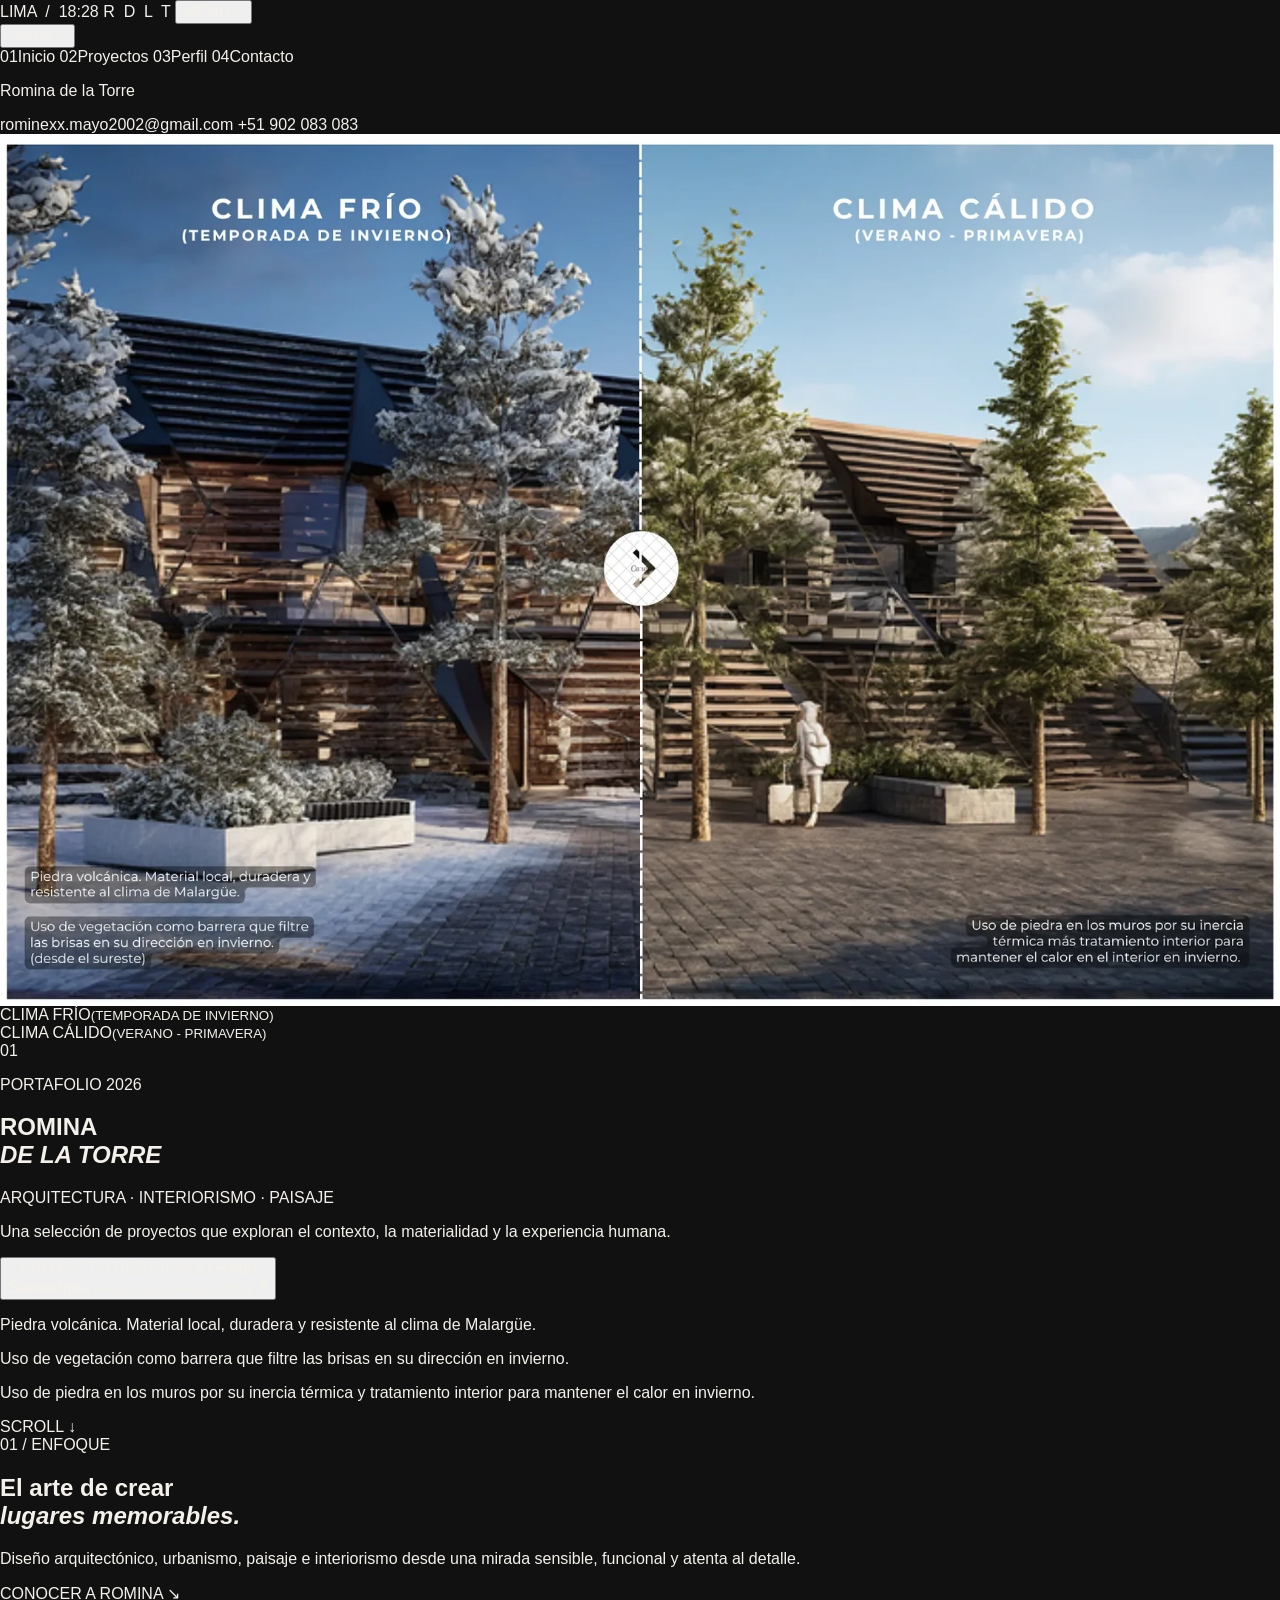
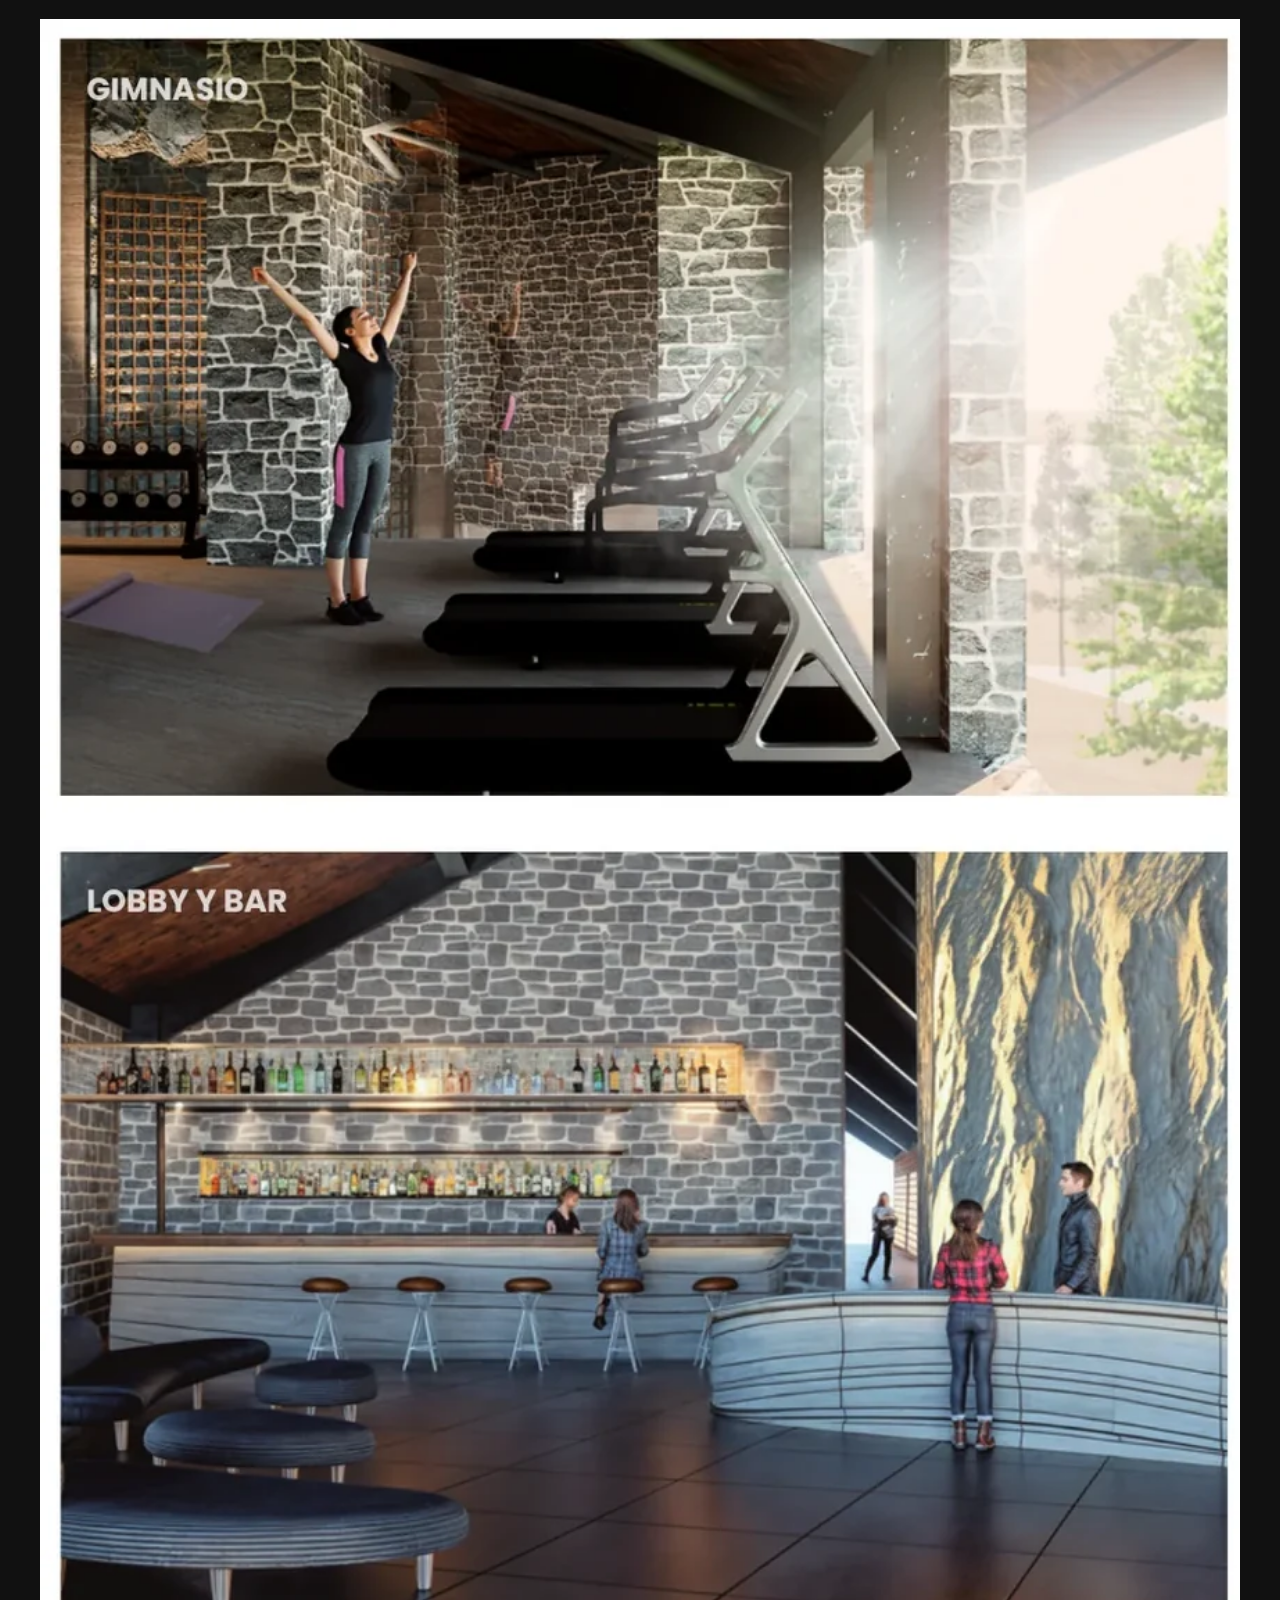
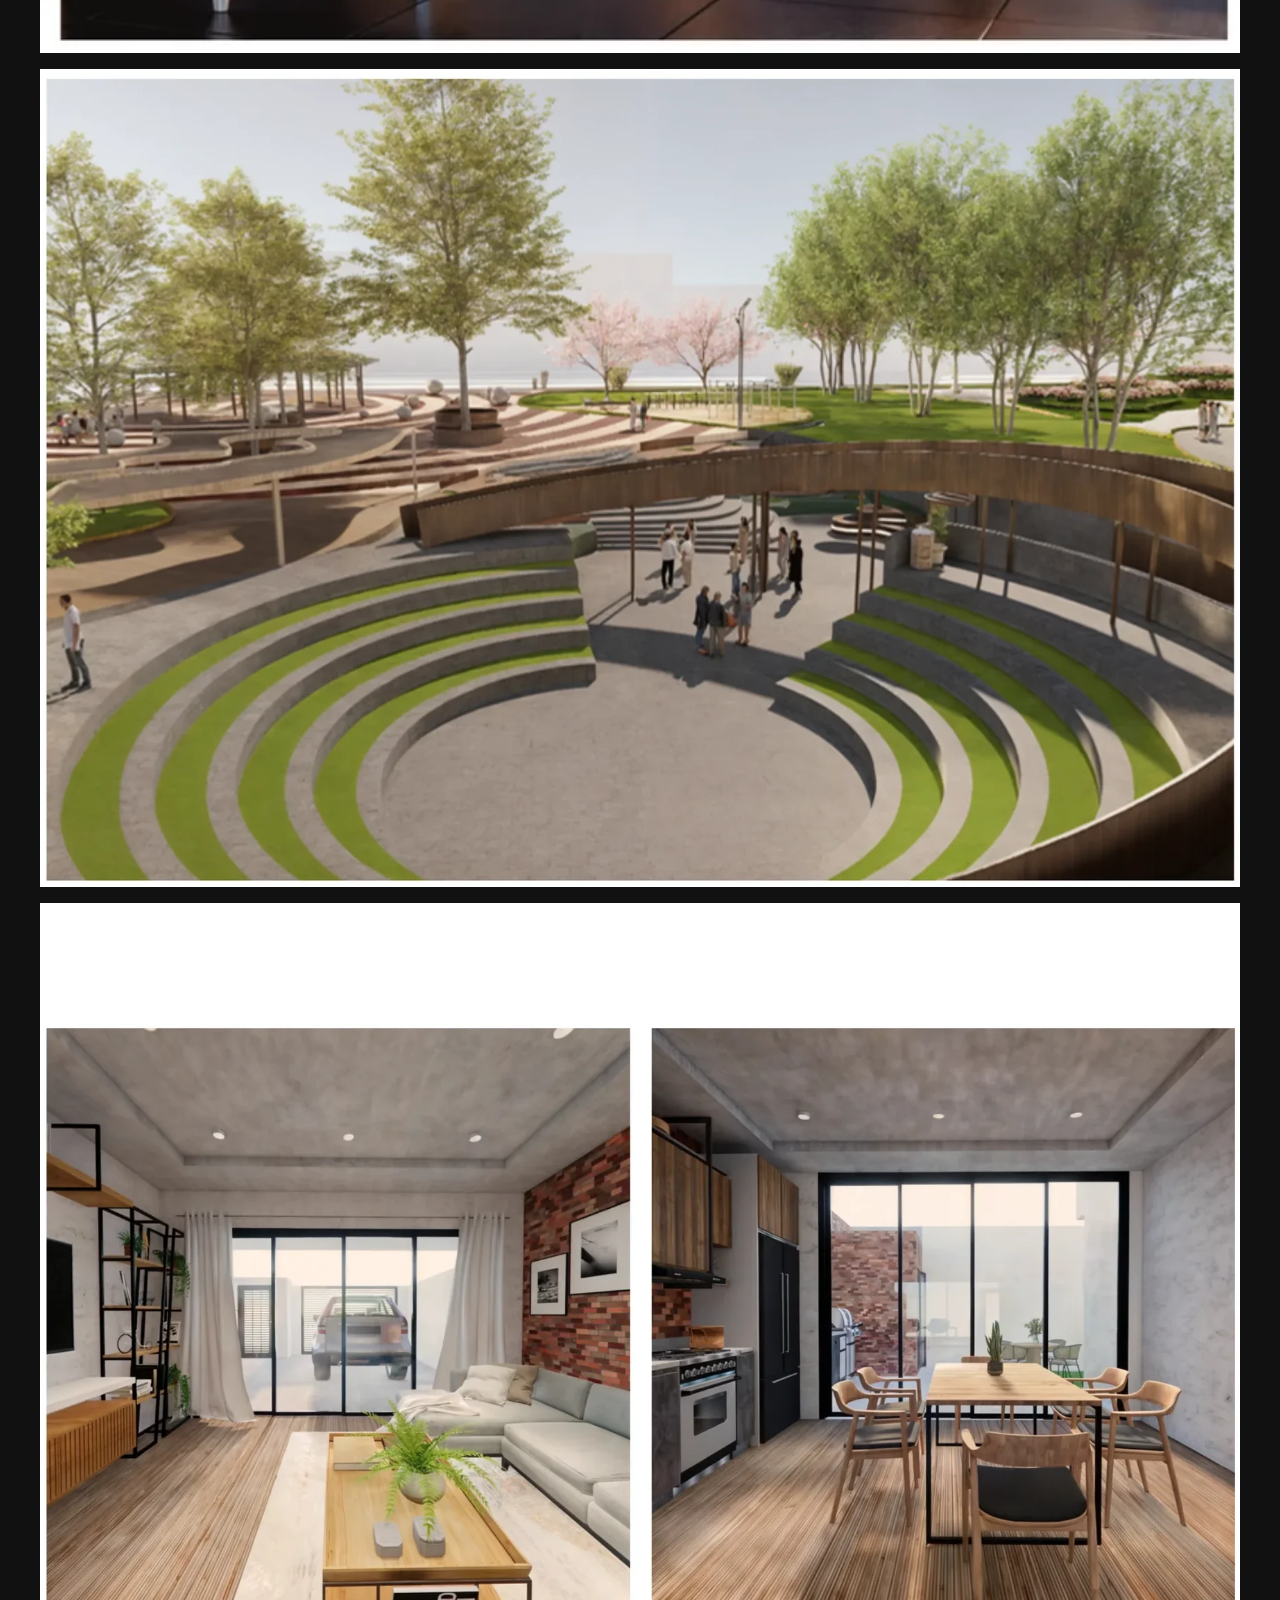
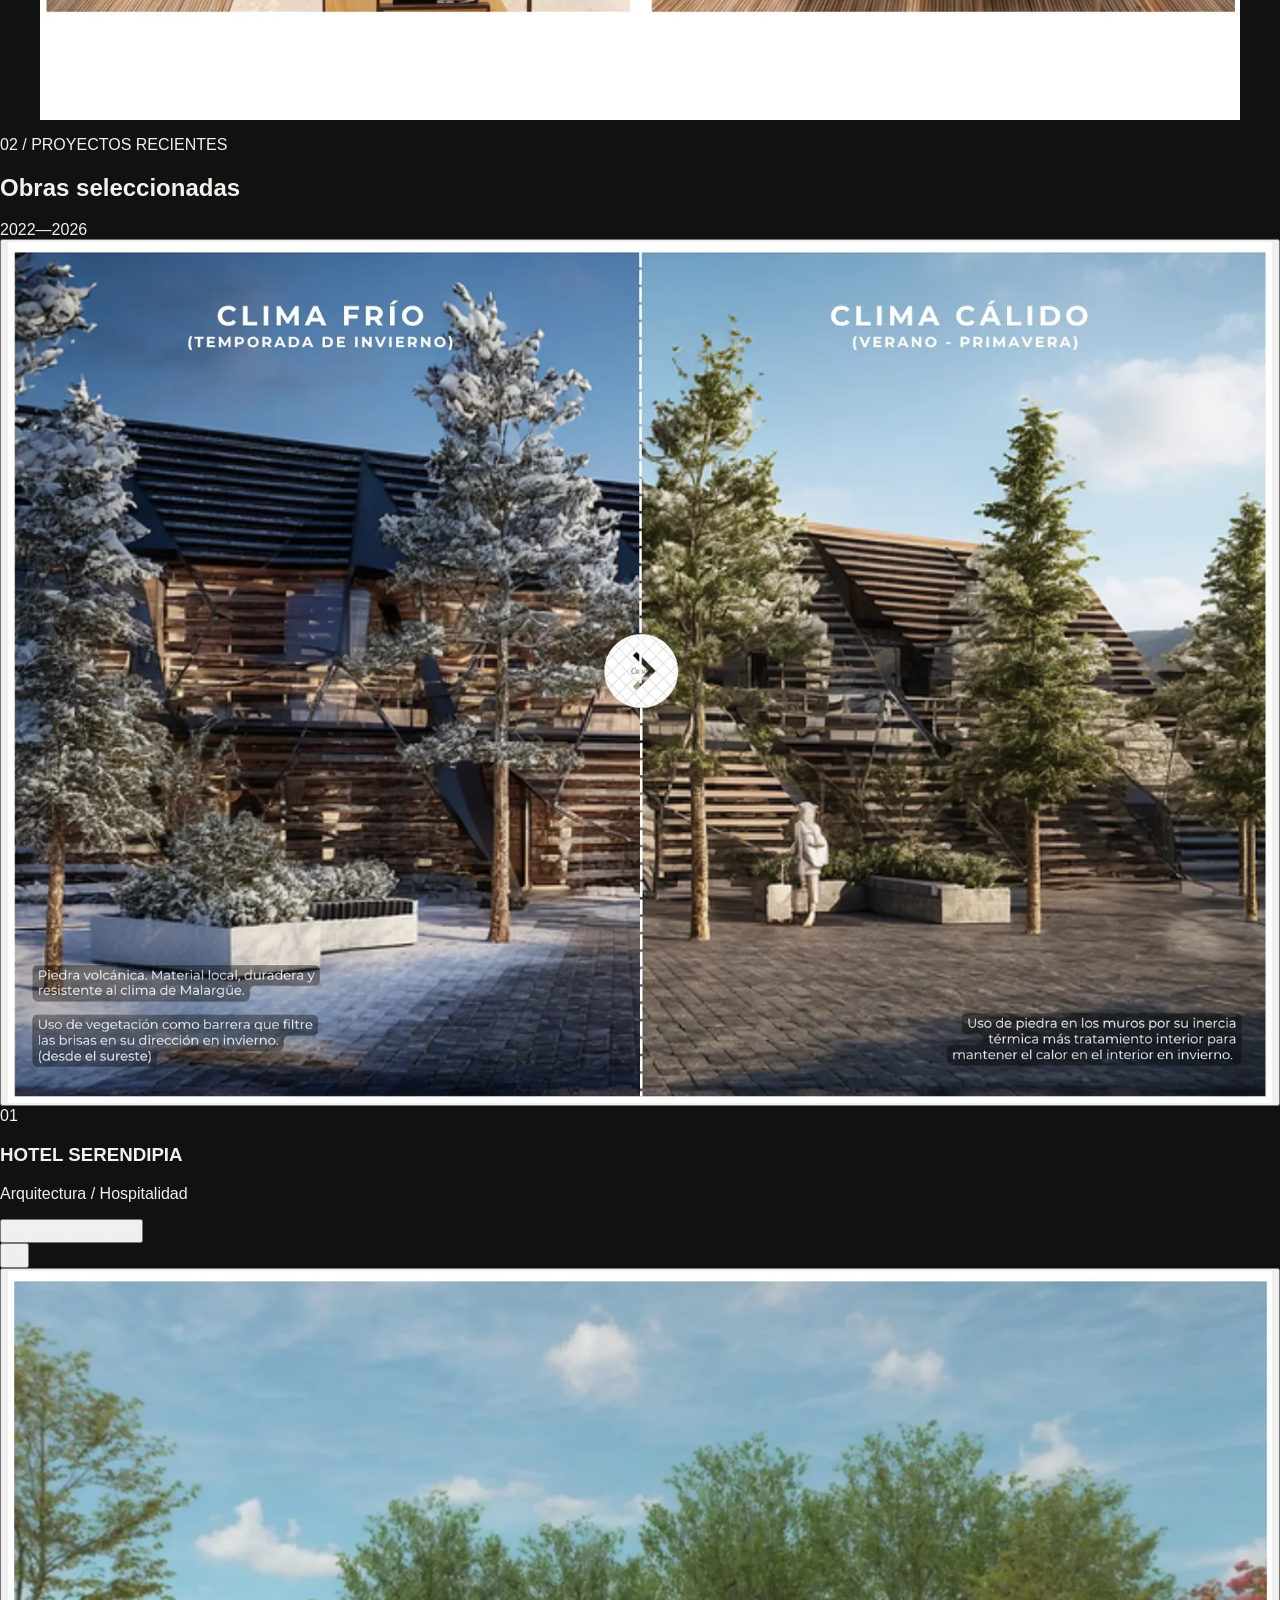
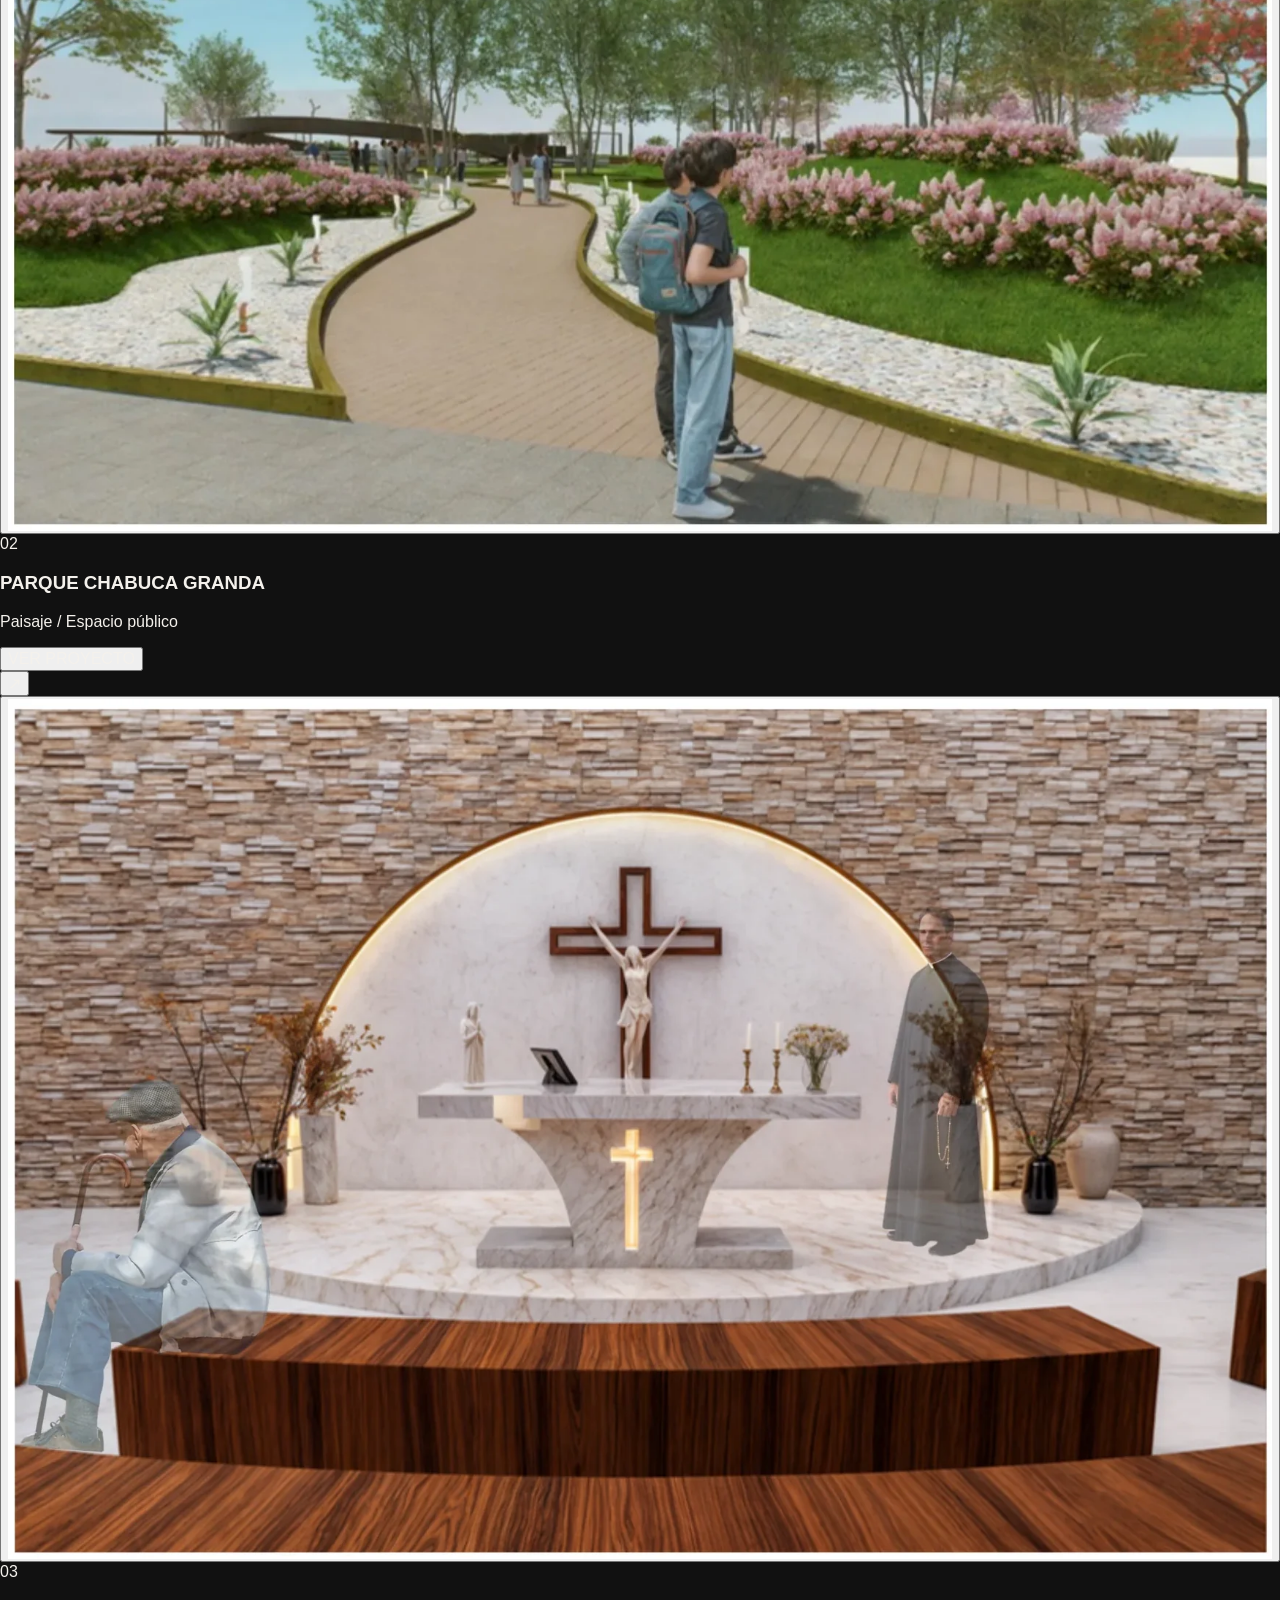
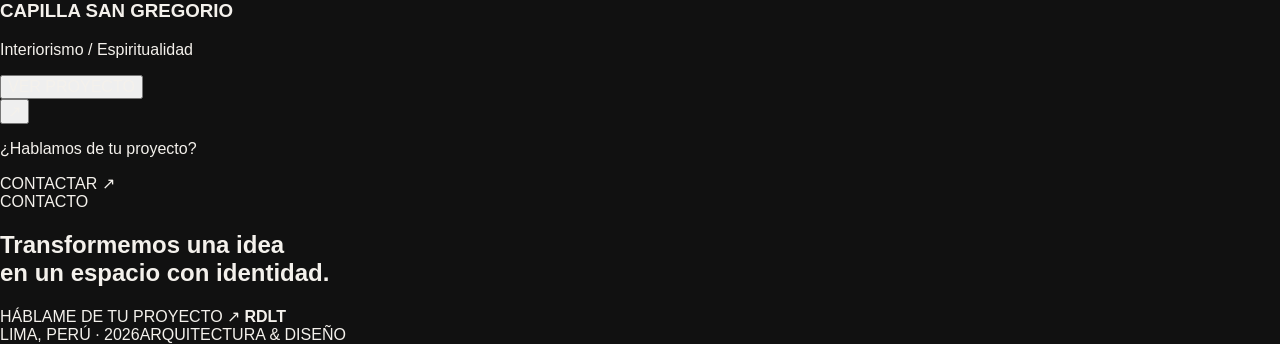
==== commit 8026f5b1: "Actualizar inicio según mockup aprobado" ====
--- a/index.html
+++ b/index.html
@@ -2,163 +2,155 @@
 <html lang="es">
 <head>
   <meta charset="utf-8">
-  <meta name="viewport" content="width=device-width,initial-scale=1">
-  <meta name="theme-color" content="#151515">
-  <meta name="description" content="Portafolio de arquitectura, urbanismo, paisaje e interiorismo de Romina de la Torre.">
-  <title>Romina de la Torre — Arquitectura</title>
+  <meta name="viewport" content="width=device-width, initial-scale=1">
+  <meta name="theme-color" content="#101010">
+  <meta name="description" content="Portafolio de arquitectura, paisaje, urbanismo e interiorismo de Romina de la Torre.">
+  <title>Romina de la Torre — Portafolio 2026</title>
   <link rel="stylesheet" href="styles.css">
 </head>
-<body>
-  <div class="cursor-dot" aria-hidden="true"></div>
-  <div class="cursor-ring" aria-hidden="true"></div>
-  <div class="page-progress" aria-hidden="true"><span></span></div>
-
-  <header class="topbar">
-    <div class="clock" aria-label="Hora local en Lima"><span id="clock">00:00</span></div>
-    <div class="asterisks" aria-hidden="true">✦ · ✦ · ✦ · ✦ · ✦ · ✦ · ✦ · ✦ · ✦ · ✦</div>
-    <a class="monogram" href="#inicio" aria-label="Inicio">RDLT</a>
-    <button class="menu-trigger" type="button" aria-controls="menuPanel" aria-expanded="false">
-      <span>MENÚ</span><b>+</b>
-    </button>
+<body class="home-page">
+  <header class="hero-header" id="top">
+    <a class="hero-city" href="#top" aria-label="Volver al inicio">LIMA&nbsp;&nbsp;/&nbsp;&nbsp;<span id="clock">18:28</span></a>
+    <a class="hero-mark" href="index.html" aria-label="Romina de la Torre">R&nbsp;&nbsp;D&nbsp;&nbsp;L&nbsp;&nbsp;T</a>
+    <button class="menu-button" type="button" aria-controls="menu" aria-expanded="false">MENÚ <span>+</span></button>
   </header>
 
-  <aside class="menu-panel" id="menuPanel" aria-hidden="true">
-    <div class="menu-grid">
-      <div class="menu-brand">
-        <span>RDLT</span>
-        <p>Romina de la Torre<br>Arquitectura & diseño</p>
-      </div>
-      <nav aria-label="Menú principal">
-        <a href="#inicio"><span>01</span>Inicio</a>
-        <a href="#proyectos"><span>02</span>Proyectos</a>
-        <a href="#nosotros"><span>03</span>Perfil</a>
-        <a href="#contacto"><span>04</span>Contacto</a>
-      </nav>
-      <div class="menu-contact">
-        <p>Lima, Perú</p>
-        <a href="mailto:rominexx.mayo2002@gmail.com">rominexx.mayo2002@gmail.com</a>
-        <a href="tel:+51902083083">+51 902 083 083</a>
-      </div>
+  <aside class="site-menu" id="menu" aria-hidden="true">
+    <button class="menu-close" type="button" aria-label="Cerrar menú">Cerrar ×</button>
+    <nav>
+      <a href="index.html"><span>01</span>Inicio</a>
+      <a href="proyectos.html"><span>02</span>Proyectos</a>
+      <a href="perfil.html"><span>03</span>Perfil</a>
+      <a href="#contacto"><span>04</span>Contacto</a>
+    </nav>
+    <div class="menu-meta">
+      <p>Romina de la Torre</p>
+      <a href="mailto:rominexx.mayo2002@gmail.com">rominexx.mayo2002@gmail.com</a>
+      <a href="tel:+51902083083">+51 902 083 083</a>
     </div>
   </aside>
 
   <main>
-    <section class="hero" id="inicio" aria-label="Portada">
-      <div class="hero-slides" aria-hidden="true">
-        <figure class="hero-slide active"><img src="assets/covers/serendipia.webp" alt=""><span></span></figure>
-        <figure class="hero-slide"><img src="assets/covers/chabuca.webp" alt=""><span></span></figure>
-        <figure class="hero-slide"><img src="assets/covers/capilla.webp" alt=""><span></span></figure>
+    <section class="hero-mockup" aria-label="Portada del portafolio">
+      <img class="hero-bg" src="assets/covers/serendipia.webp" alt="Hotel Serendipia, propuesta arquitectónica para clima frío y cálido">
+      <div class="hero-overlay"></div>
+      <div class="hero-axis" aria-hidden="true"></div>
+      <div class="hero-season hero-season-left" aria-hidden="true">CLIMA FRÍO<small>(TEMPORADA DE INVIERNO)</small></div>
+      <div class="hero-season hero-season-right" aria-hidden="true">CLIMA CÁLIDO<small>(VERANO - PRIMAVERA)</small></div>
+      <div class="hero-number" aria-hidden="true">01</div>
+
+      <div class="hero-copy">
+        <p class="hero-folio">PORTAFOLIO 2026</p>
+        <h1>ROMINA<br><em>DE LA TORRE</em></h1>
+        <p class="hero-disciplines">ARQUITECTURA · INTERIORISMO · PAISAJE</p>
+        <p class="hero-intro">Una selección de proyectos que exploran el contexto, la materialidad y la experiencia humana.</p>
       </div>
-      <div class="hero-shade"></div>
-      <div class="hero-logo" aria-label="Romina de la Torre">
-        <span>R</span><i></i><span>D</span><i></i><span>L</span><i></i><span>T</span>
+
+      <button class="featured-card" type="button" data-project="serendipia" aria-label="Abrir Hotel Serendipia">
+        <span>PROYECTO DESTACADO</span>
+        <strong>Hotel<br>Serendipia</strong>
+        <i></i>
+        <small>Arquitectura / Hospitalidad</small>
+        <b>↗</b>
+      </button>
+
+      <div class="hero-notes hero-notes-left" aria-hidden="true">
+        <p>Piedra volcánica. Material local, duradera y resistente al clima de Malargüe.</p>
+        <p>Uso de vegetación como barrera que filtre las brisas en su dirección en invierno.</p>
       </div>
-      <div class="hero-meta">
-        <p>ARQUITECTURA · INTERIORISMO · PAISAJE</p>
-        <p>LIMA, PERÚ — 2025</p>
+      <div class="hero-notes hero-notes-right" aria-hidden="true">
+        <p>Uso de piedra en los muros por su inercia térmica y tratamiento interior para mantener el calor en invierno.</p>
       </div>
-      <div class="hero-counter"><span id="slideCurrent">01</span><i></i><span>03</span></div>
-      <a class="scroll-cue" href="#manifesto"><span>SCROLL</span><b>↓</b></a>
+      <a class="hero-scroll" href="#enfoque">SCROLL ↓</a>
     </section>
 
-    <section class="manifesto section-white" id="manifesto">
-      <div class="corner-detail" aria-hidden="true">+</div>
-      <p class="kicker reveal">ARQUITECTURA QUE CONECTA CONTEXTO Y EXPERIENCIA</p>
-      <div class="manifesto-grid">
-        <h1 class="reveal">El arte de crear<br><em>lugares memorables.</em></h1>
-        <div class="manifesto-copy reveal">
+    <section class="focus-section" id="enfoque">
+      <div class="section-label">01 / ENFOQUE</div>
+      <div class="focus-grid">
+        <h2>El arte de crear<br><em>lugares memorables.</em></h2>
+        <div class="focus-copy">
           <p>Diseño arquitectónico, urbanismo, paisaje e interiorismo desde una mirada sensible, funcional y atenta al detalle.</p>
-          <a class="underlink" href="#nosotros">CONÓCEME <span>↘</span></a>
+          <a class="text-link" href="perfil.html">CONOCER A ROMINA <span>↘</span></a>
         </div>
       </div>
-      <div class="triptych reveal">
-        <figure class="tall"><img src="assets/covers/detail_hotel.webp" alt="Interior del Hotel Serendipia" loading="lazy"></figure>
-        <figure><img src="assets/covers/detail_park.webp" alt="Anfiteatro paisajístico" loading="lazy"></figure>
-        <figure class="tall"><img src="assets/covers/industrial.webp" alt="Interior residencial industrial" loading="lazy"></figure>
+      <div class="focus-collage" aria-label="Selección visual de proyectos">
+        <figure class="collage-left"><img src="assets/covers/detail_hotel.webp" alt="Interiores del Hotel Serendipia"></figure>
+        <figure class="collage-center"><img src="assets/covers/detail_park.webp" alt="Anfiteatro y paisaje urbano"></figure>
+        <figure class="collage-right"><img src="assets/covers/industrial.webp" alt="Casa de estilo industrial"></figure>
       </div>
     </section>
 
-    <section class="projects" id="proyectos">
-      <header class="projects-head reveal">
-        <p class="kicker">PORTAFOLIO 2025</p>
-        <h2>PROYECTOS<br>SELECCIONADOS</h2>
-        <p>Seis investigaciones espaciales entre arquitectura, ciudad, paisaje e interiorismo.</p>
-      </header>
+    <section class="selected-section" id="proyectos">
+      <div class="selected-head">
+        <div>
+          <p class="section-label section-label-light">02 / PROYECTOS RECIENTES</p>
+          <h2>Obras seleccionadas</h2>
+        </div>
+        <span>2022—2026</span>
+      </div>
 
-      <div class="project-browser">
-        <div class="project-preview" aria-live="polite">
-          <img id="projectPreview" src="assets/covers/serendipia.webp" alt="Vista de Hotel Serendipia">
-          <div class="preview-tag"><span id="previewNumber">01</span><span id="previewType">ARQUITECTURA</span></div>
-        </div>
-        <div class="project-list">
-          <button class="project-row active" data-key="serendipia" data-image="serendipia" data-number="01" data-type="ARQUITECTURA" data-title="HOTEL SERENDIPIA">
-            <span>01</span><strong>HOTEL SERENDIPIA</strong><small>Arquitectura / Hospitalidad</small><b>↗</b>
-          </button>
-          <button class="project-row" data-key="urbano" data-image="urbano" data-number="02" data-type="URBANISMO" data-title="VÍAS EN SURCO">
-            <span>02</span><strong>VÍAS EN SURCO</strong><small>Urbanismo / Movilidad</small><b>↗</b>
-          </button>
-          <button class="project-row" data-key="chabuca" data-image="chabuca" data-number="03" data-type="PAISAJE" data-title="PARQUE CHABUCA GRANDA">
-            <span>03</span><strong>PARQUE CHABUCA GRANDA</strong><small>Paisaje / Espacio público</small><b>↗</b>
-          </button>
-          <button class="project-row" data-key="capilla" data-image="capilla" data-number="04" data-type="INTERIORISMO" data-title="CAPILLA SAN GREGORIO">
-            <span>04</span><strong>CAPILLA SAN GREGORIO</strong><small>Interiorismo / Espiritualidad</small><b>↗</b>
-          </button>
-          <button class="project-row" data-key="industrial" data-image="industrial" data-number="05" data-type="INTERIORISMO" data-title="CASA INDUSTRIAL">
-            <span>05</span><strong>CASA INDUSTRIAL</strong><small>Interiorismo / Residencial</small><b>↗</b>
-          </button>
-          <button class="project-row" data-key="raimondi" data-image="raimondi" data-number="06" data-type="ESPACIO PÚBLICO" data-title="PARQUE ANTONIO RAIMONDI">
-            <span>06</span><strong>PARQUE ANTONIO RAIMONDI</strong><small>Paisaje / Recreación</small><b>↗</b>
-          </button>
-        </div>
+      <div class="selected-list">
+        <article class="selected-item">
+          <button class="selected-image" type="button" data-project="serendipia"><img src="assets/covers/serendipia.webp" alt="Hotel Serendipia"></button>
+          <span class="selected-number">01</span>
+          <div class="selected-info">
+            <h3>HOTEL SERENDIPIA</h3>
+            <p>Arquitectura / Hospitalidad</p>
+            <button class="project-link" type="button" data-project="serendipia">VER PROYECTO</button>
+          </div>
+          <button class="selected-arrow" type="button" data-project="serendipia" aria-label="Abrir Hotel Serendipia">↗</button>
+        </article>
+
+        <article class="selected-item">
+          <button class="selected-image" type="button" data-project="chabuca"><img src="assets/covers/chabuca.webp" alt="Parque Chabuca Granda"></button>
+          <span class="selected-number">02</span>
+          <div class="selected-info">
+            <h3>PARQUE CHABUCA GRANDA</h3>
+            <p>Paisaje / Espacio público</p>
+            <button class="project-link" type="button" data-project="chabuca">VER PROYECTO</button>
+          </div>
+          <button class="selected-arrow" type="button" data-project="chabuca" aria-label="Abrir Parque Chabuca Granda">↗</button>
+        </article>
+
+        <article class="selected-item selected-last">
+          <button class="selected-image" type="button" data-project="capilla"><img src="assets/covers/capilla.webp" alt="Capilla San Gregorio Magno"></button>
+          <span class="selected-number">03</span>
+          <div class="selected-info">
+            <h3>CAPILLA SAN GREGORIO</h3>
+            <p>Interiorismo / Espiritualidad</p>
+            <button class="project-link" type="button" data-project="capilla">VER PROYECTO</button>
+          </div>
+          <button class="selected-arrow" type="button" data-project="capilla" aria-label="Abrir Capilla San Gregorio">↗</button>
+        </article>
+      </div>
+
+      <div class="selected-bottom">
+        <p>¿Hablamos de tu proyecto?</p>
+        <a href="#contacto">CONTACTAR ↗</a>
       </div>
     </section>
 
-    <div class="marquee" aria-hidden="true">
-      <div>+ ARQUITECTURA + INTERIORISMO + PAISAJE + URBANISMO + ARQUITECTURA + INTERIORISMO + PAISAJE + URBANISMO</div>
-      <div>+ ARQUITECTURA + INTERIORISMO + PAISAJE + URBANISMO + ARQUITECTURA + INTERIORISMO + PAISAJE + URBANISMO</div>
-    </div>
-
-    <section class="profile" id="nosotros">
-      <div class="profile-media reveal"><img src="assets/profile.webp" alt="Retrato de Romina de la Torre" loading="lazy"></div>
-      <div class="profile-copy reveal">
-        <p class="kicker">ROMINA DE LA TORRE</p>
-        <h2>Diseñar es traducir necesidades en espacios que se sienten propios.</h2>
-        <p>Arquitecta formada en la Universidad Ricardo Palma. Su trabajo explora la relación entre materialidad, recorrido, paisaje y experiencia humana, con especial interés en la escala interior y residencial.</p>
-        <dl>
-          <div><dt>BASE</dt><dd>Lima, Perú</dd></div>
-          <div><dt>DISCIPLINAS</dt><dd>Arquitectura, paisaje, urbanismo e interiorismo</dd></div>
-          <div><dt>HERRAMIENTAS</dt><dd>AutoCAD, Revit, SketchUp, Enscape, Photoshop y Lumion</dd></div>
-        </dl>
-        <button class="underlink dark-link" type="button" data-open-gallery="all">VER PORTAFOLIO COMPLETO <span>↗</span></button>
+    <section class="contact-section" id="contacto">
+      <div class="section-label">CONTACTO</div>
+      <h2>Transformemos una idea<br>en un espacio con identidad.</h2>
+      <div class="contact-row">
+        <a class="text-link" href="mailto:rominexx.mayo2002@gmail.com">HÁBLAME DE TU PROYECTO <span>↗</span></a>
+        <strong>RDLT</strong>
       </div>
-    </section>
-
-    <section class="visual-break" aria-label="Detalle de proyecto">
-      <figure><img src="assets/covers/night_park.webp" alt="Iluminación nocturna del Parque Chabuca Granda" loading="lazy"></figure>
-      <figure><img src="assets/covers/chapel.webp" alt="Interior de la Capilla San Gregorio" loading="lazy"></figure>
-      <div class="visual-caption"><span>DETALLE / MATERIALIDAD / LUZ</span><span>RDLT — 2025</span></div>
-    </section>
-
-    <section class="contact" id="contacto">
-      <div class="contact-image"><img src="assets/covers/contact.webp" alt="Hotel Serendipia en paisaje nevado" loading="lazy"></div>
-      <div class="contact-copy reveal">
-        <p class="kicker">CONTACTO</p>
-        <h2>Transformemos una idea en un espacio con identidad.</h2>
-        <a class="contact-cta" href="mailto:rominexx.mayo2002@gmail.com">HÁBLAME DE TU PROYECTO <span>↗</span></a>
-      </div>
+      <div class="contact-meta"><span>LIMA, PERÚ · 2026</span><span>ARQUITECTURA & DISEÑO</span></div>
     </section>
   </main>
 
-  <footer>
-    <div class="footer-logo">RDLT</div>
-    <div><p>Lima, Perú</p><a href="mailto:rominexx.mayo2002@gmail.com">rominexx.mayo2002@gmail.com</a><a href="tel:+51902083083">+51 902 083 083</a></div>
-    <div><p>Arquitectura & diseño</p><p>Portafolio <span id="year">2025</span></p></div>
-    <a href="#inicio">VOLVER ARRIBA ↑</a>
-  </footer>
-
-  <dialog class="gallery" aria-label="Galería de proyectos">
-    <header><div><span id="galleryNumber">01</span><h3 id="galleryTitle">Proyecto</h3></div><button type="button" data-close-gallery>CERRAR ×</button></header>
-    <div class="gallery-stage"><button type="button" data-prev aria-label="Anterior">←</button><img id="galleryImage" alt=""><button type="button" data-next aria-label="Siguiente">→</button></div>
+  <dialog class="gallery-dialog" aria-label="Galería de proyecto">
+    <header>
+      <div><span id="galleryNumber">01</span><h2 id="galleryTitle">Proyecto</h2></div>
+      <button type="button" data-gallery-close>CERRAR ×</button>
+    </header>
+    <div class="gallery-stage">
+      <button type="button" data-gallery-prev aria-label="Imagen anterior">←</button>
+      <img id="galleryImage" alt="">
+      <button type="button" data-gallery-next aria-label="Imagen siguiente">→</button>
+    </div>
     <footer><span id="galleryCounter">01 / 10</span><div id="galleryDots"></div></footer>
   </dialog>
 
